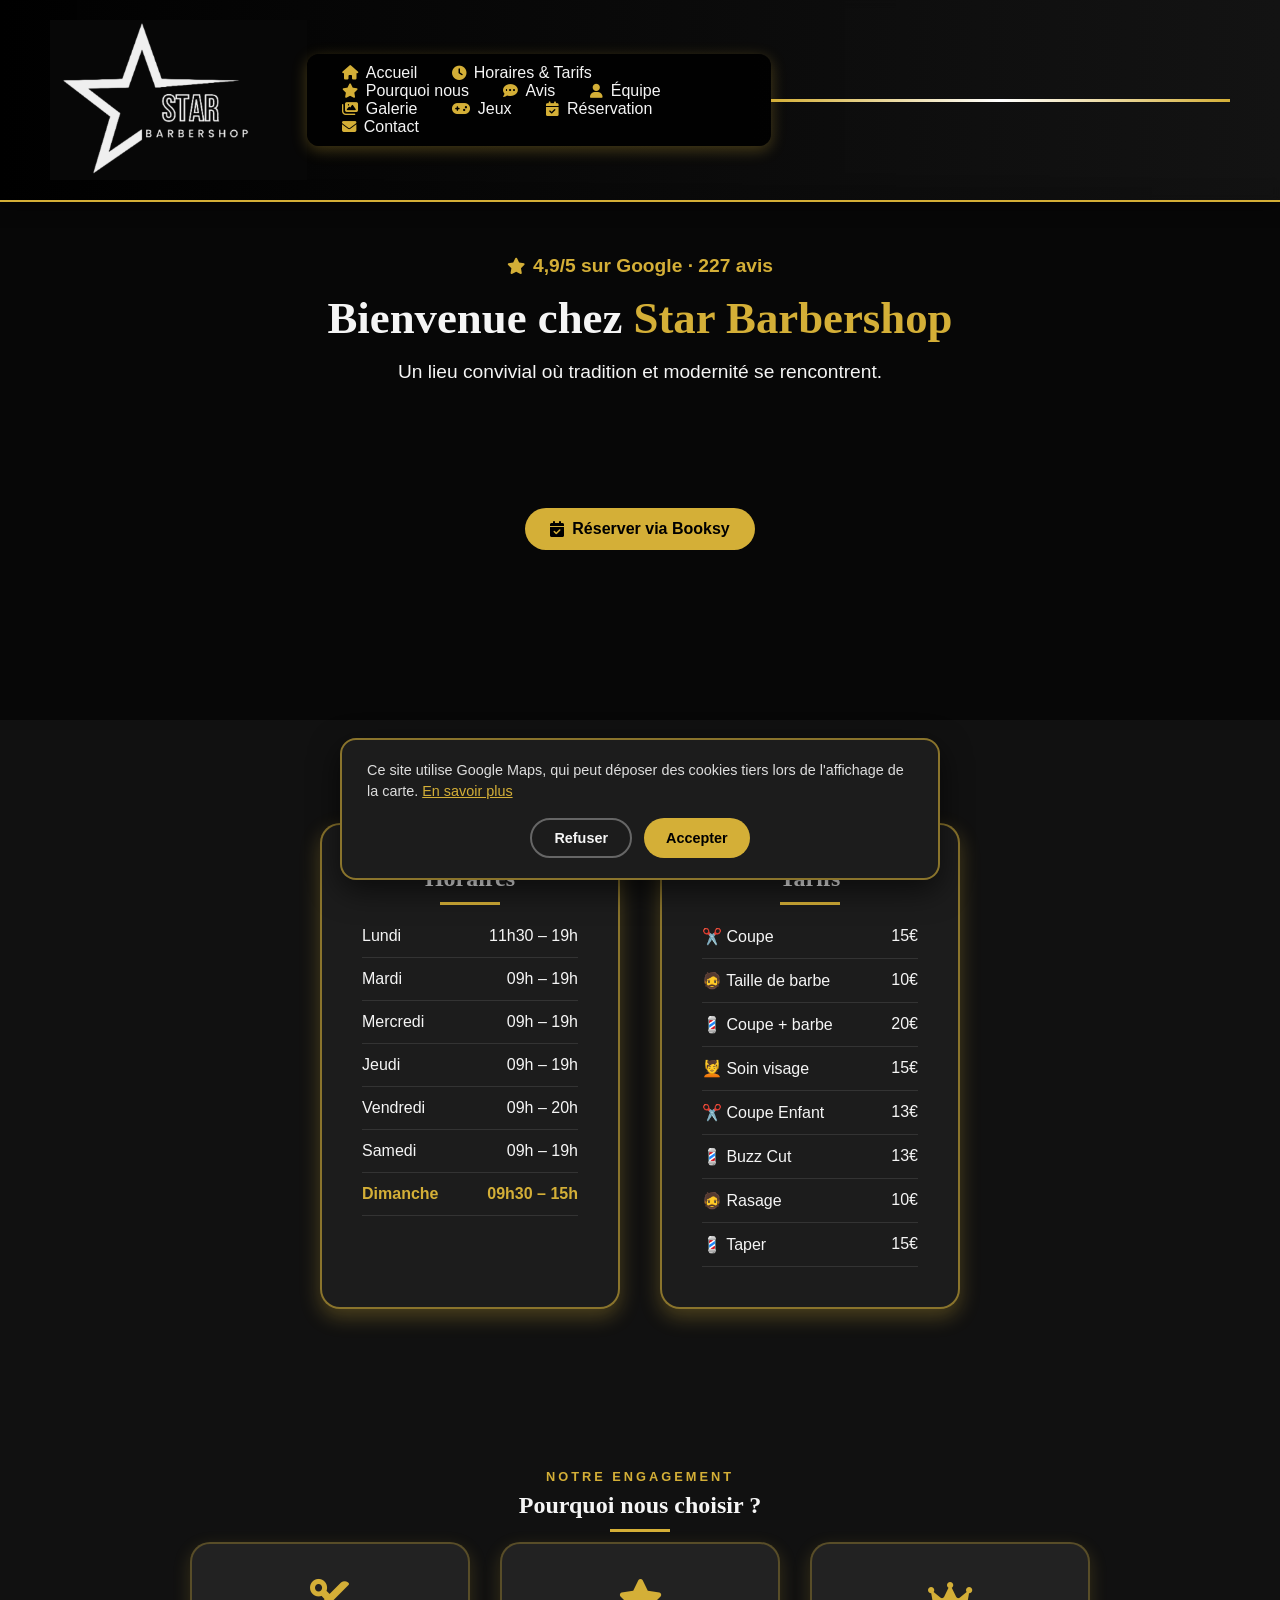
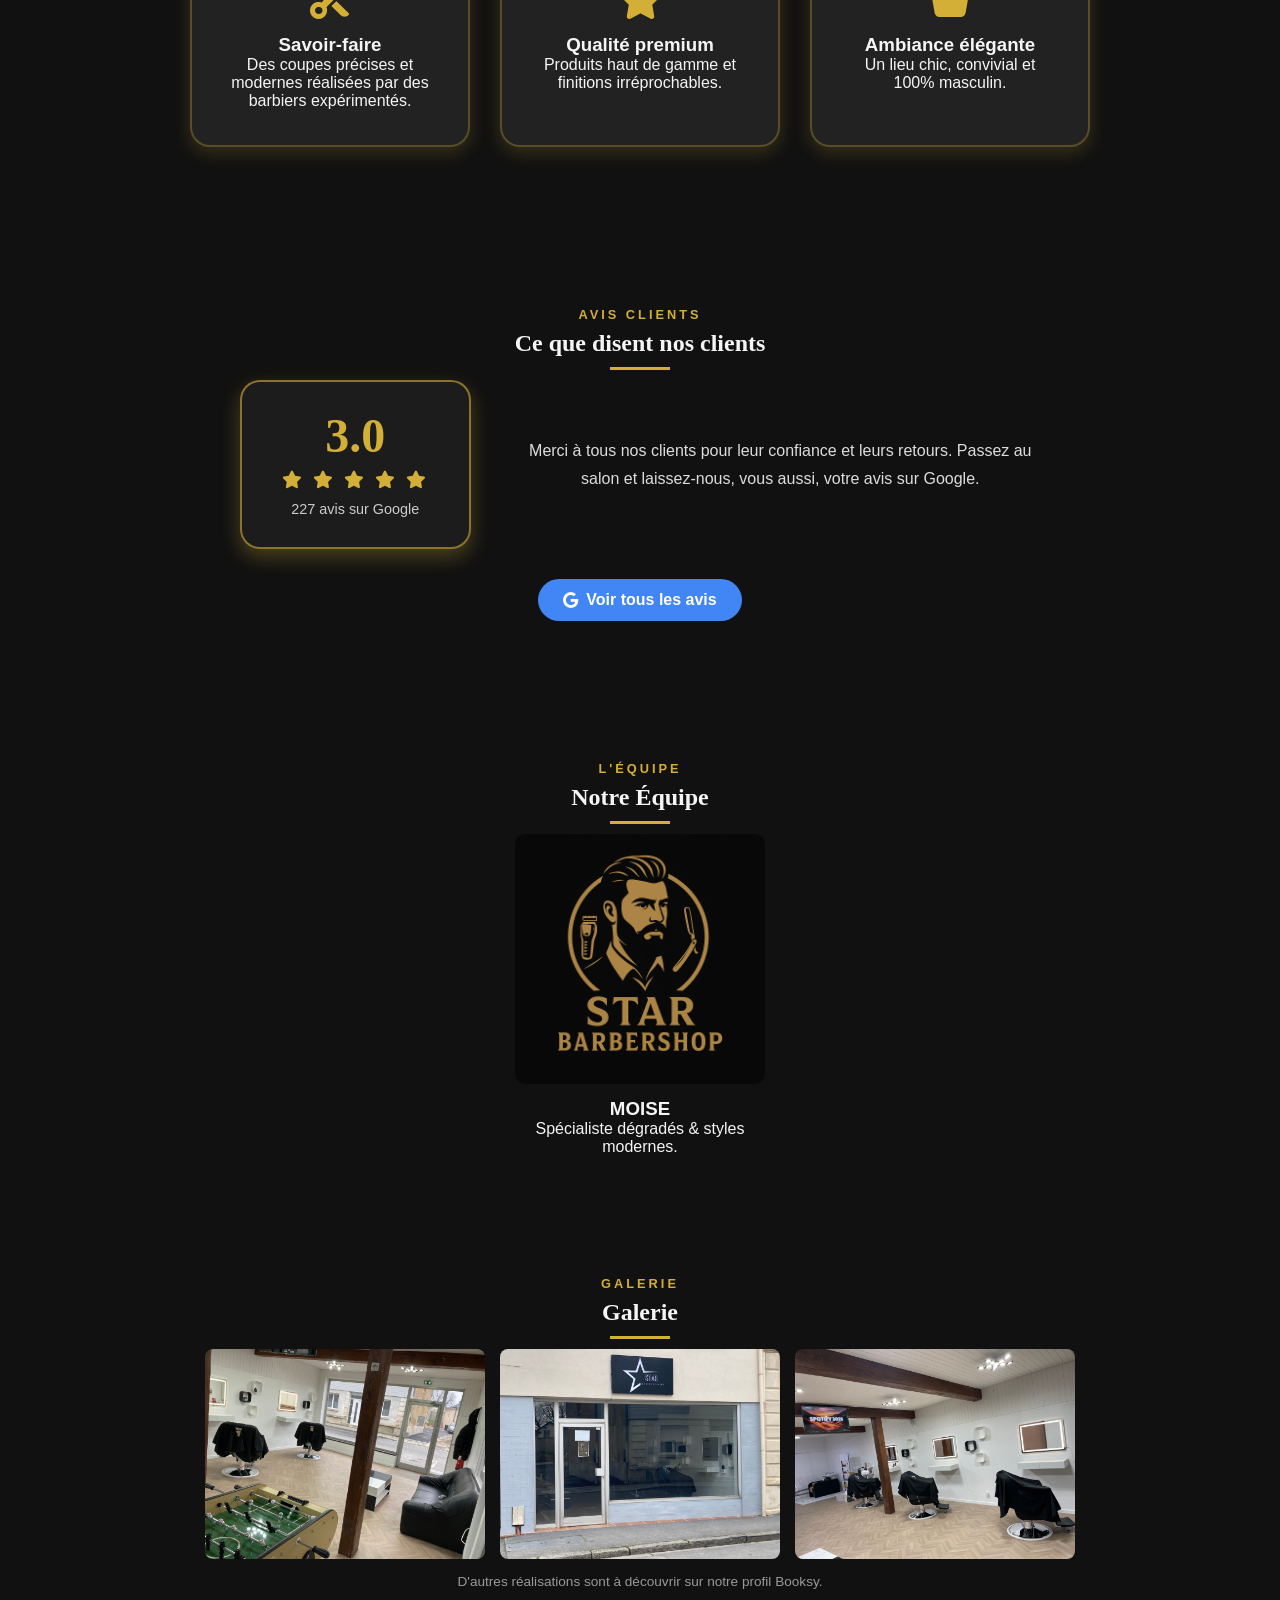
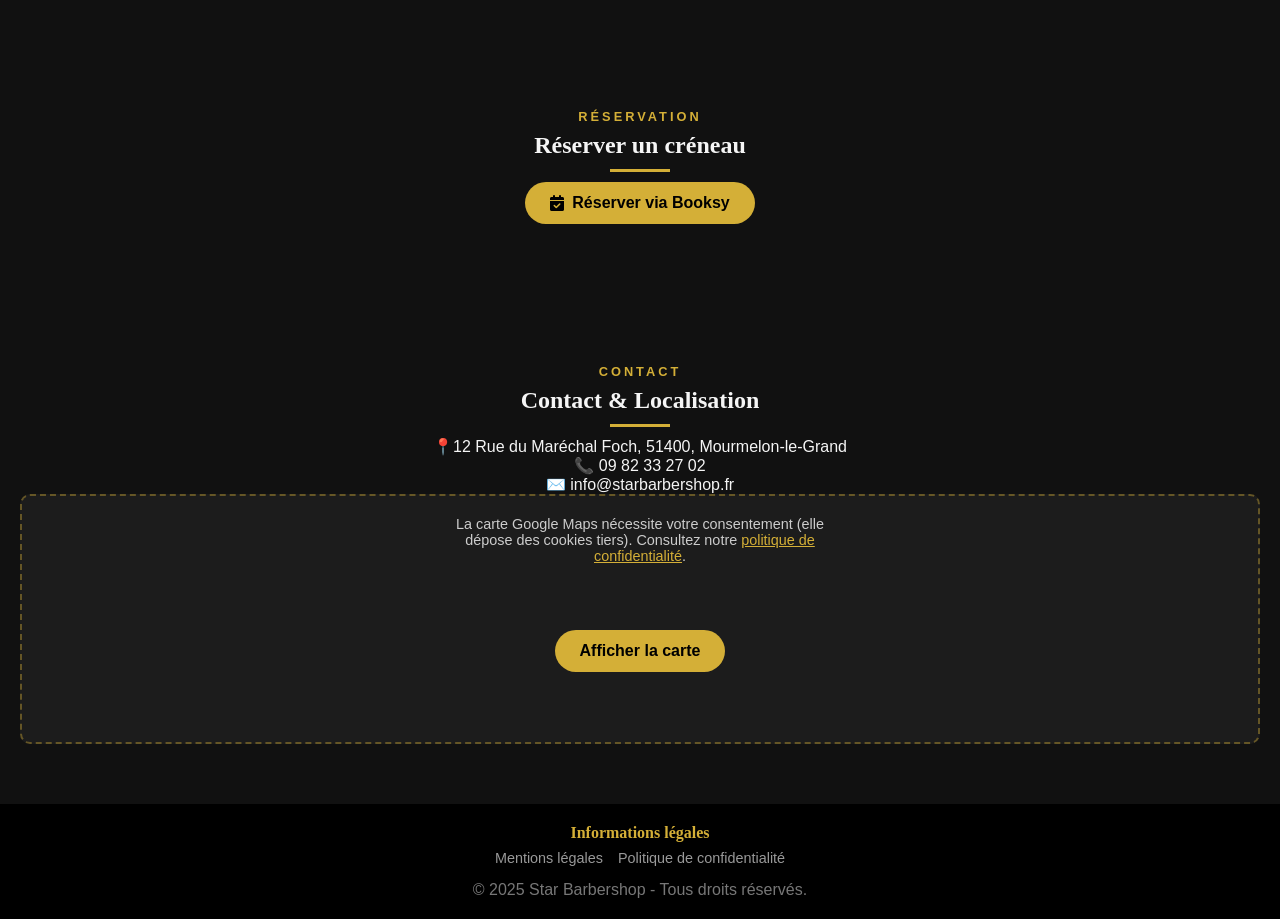
==== index.html @ 6262705d "Restore index.html with original content" ====
<!DOCTYPE html>
<html lang="fr">
<head>
  <meta charset="UTF-8" />
  <meta name="viewport" content="width=device-width, initial-scale=1.0">
  <title>Star Barbershop — Barbier à Mourmelon-le-Grand</title>

  <!-- SEO -->
  <meta name="description" content="Star Barbershop à Mourmelon-le-Grand : coupes, tailles de barbe et rasage par des barbiers expérimentés. Note 4,9/5 sur Google (227 avis). Réservez en ligne via Booksy.">
  <link rel="canonical" href="https://www.starbarbershop.fr/">

  <!-- Open Graph (aperçu de partage) -->
  <meta property="og:title" content="Star Barbershop — Barbier à Mourmelon-le-Grand">
  <meta property="og:description" content="Coupes, barbe et rasage dans une ambiance chic et conviviale. Note 4,9/5 sur Google. Réservation en ligne via Booksy.">
  <meta property="og:type" content="website">
  <meta property="og:url" content="https://www.starbarbershop.fr/">
  <meta property="og:image" content="https://www.starbarbershop.fr/image/hero.jpg">
  <meta property="og:locale" content="fr_FR">

  <!-- Favicon (SVG en priorité pour les navigateurs modernes, ICO/PNG en repli pour Safari, iOS et les autres) -->
  <!-- ?v=2 force les navigateurs (notamment Chrome) à retélécharger le favicon au lieu de garder l'ancien en cache -->
  <link rel="icon" type="image/svg+xml" href="favicon.svg?v=2">
  <link rel="icon" type="image/png" sizes="32x32" href="favicon-32x32.png?v=2">
  <link rel="icon" type="image/png" sizes="16x16" href="favicon-16x16.png?v=2">
  <link rel="icon" href="favicon.ico?v=2" sizes="any">
  <link rel="apple-touch-icon" href="apple-touch-icon.png?v=2">

  <!-- Google Fonts pour un style moderne -->
  <link href="https://fonts.googleapis.com/css2?family=Roboto:wght@400;700&display=swap" rel="stylesheet">
  
  <!-- Font Awesome pour les icônes -->
  <link rel="stylesheet" href="https://cdnjs.cloudflare.com/ajax/libs/font-awesome/6.5.0/css/all.min.css" />
  
  <link rel="stylesheet" href="style.css" />

  <!-- Données structurées Schema.org (référencement local) -->
  <script type="application/ld+json">
  {
    "@context": "https://schema.org",
    "@type": "HairSalon",
    "name": "Star Barbershop",
    "alternateName": "Elegance Barbershop",
    "image": "https://www.starbarbershop.fr/image/hero.jpg",
    "url": "https://www.starbarbershop.fr/",
    "telephone": "+33982332702",
    "email": "info@starbarbershop.fr",
    "priceRange": "10€-20€",
    "address": {
      "@type": "PostalAddress",
      "streetAddress": "12 Rue du Maréchal Foch",
      "addressLocality": "Mourmelon-le-Grand",
      "postalCode": "51400",
      "addressCountry": "FR"
    },
    "geo": {
      "@type": "GeoCoordinates",
      "latitude": 49.1402285,
      "longitude": 4.3647055
    },
    "openingHoursSpecification": [
      { "@type": "OpeningHoursSpecification", "dayOfWeek": "Monday", "opens": "11:30", "closes": "19:00" },
      { "@type": "OpeningHoursSpecification", "dayOfWeek": "Tuesday", "opens": "09:00", "closes": "19:00" },
      { "@type": "OpeningHoursSpecification", "dayOfWeek": "Wednesday", "opens": "09:00", "closes": "19:00" },
      { "@type": "OpeningHoursSpecification", "dayOfWeek": "Thursday", "opens": "09:00", "closes": "19:00" },
      { "@type": "OpeningHoursSpecification", "dayOfWeek": "Friday", "opens": "09:00", "closes": "20:00" },
      { "@type": "OpeningHoursSpecification", "dayOfWeek": "Saturday", "opens": "09:00", "closes": "19:00" },
      { "@type": "OpeningHoursSpecification", "dayOfWeek": "Sunday", "opens": "09:30", "closes": "15:00" }
    ],
    "aggregateRating": {
      "@type": "AggregateRating",
      "ratingValue": "4.9",
      "reviewCount": "227"
    }
  }
  </script>
</head>
<body>

<header class="header">
  <img src="image/logo.png" alt="Star Barbershop" class="logo">

  <div class="burger" id="burger">☰</div>

<nav id="menu">
  <a href="#accueil"><i class="fa-solid fa-house"></i> Accueil</a>
  <a href="#infos"><i class="fa-solid fa-clock"></i> Horaires & Tarifs</a>
  <a href="#why"><i class="fa-solid fa-star"></i> Pourquoi nous </a>
  <a href="#avis"><i class="fa-solid fa-comment-dots"></i> Avis</a>
  <a href="#equipe"><i class="fa-solid fa-user"></i> Équipe</a>
  <a href="#galerie"><i class="fa-solid fa-images"></i> Galerie</a>
  <a href="jeux.html"><i class="fa-solid fa-gamepad"></i> Jeux</a>
  <a href="#reservation"><i class="fa-solid fa-calendar-check"></i> Réservation</a>
  <a href="#contact"><i class="fa-solid fa-envelope"></i> Contact</a>
 </nav>

</header>

<!-- HERO -->
<section id="accueil" class="hero">
  <p class="hero-trust"><i class="fa-solid fa-star"></i> 4,9/5 sur Google · 227 avis</p>
  <h1>Bienvenue chez <span>Star Barbershop</span></h1>
  <p>Un lieu convivial où tradition et modernité se rencontrent.</p>
  
  <!-- BOUTON BOOKSY -->
  <a href="https://booksy.com/fr-fr/65816_star-barbershop_barbier_93877_mourmelon-le-grand#ba_s=vl_1" 
     target="_blank" class="btn">
    <i class="fa-solid fa-calendar-check"></i> Réserver via Booksy
  </a>
</section>

<!-- HORAIRES + TARIFS -->
<section id="infos" class="infos">
  <span class="eyebrow">Infos pratiques</span>
  <div class="infos-container">

    <div class="infos-box">
      <h2>Horaires</h2>
      <ul>
        <li><span>Lundi</span><span>11h30 – 19h</span></li>
        <li><span>Mardi</span><span>09h – 19h</span></li>
        <li><span>Mercredi</span><span>09h – 19h</span></li>
        <li><span>Jeudi</span><span>09h – 19h</span></li>
        <li><span>Vendredi</span><span>09h – 20h</span></li>
        <li><span>Samedi</span><span>09h – 19h</span></li>
        <li><span>Dimanche</span><span>09h30 – 15h</span></li>
      </ul>
    </div>

    <div class="infos-box">
      <h2>Tarifs</h2>
      <ul>
        <li><span>✂️ Coupe</span><span>15€</span></li>
        <li><span>🧔 Taille de barbe</span><span>10€</span></li>
        <li><span>💈 Coupe + barbe</span><span>20€</span></li>
        <li><span>💆 Soin visage</span><span>15€</span></li>
        <li><span>✂️ Coupe Enfant</span><span>13€</span></li>
        <li><span>💈 Buzz Cut</span><span>13€</span></li>
        <li><span>🧔 Rasage</span><span>10€</span></li>
        <li><span>💈 Taper</span><span>15€</span></li>
      </ul>
    </div>

  </div>
</section>

<!-- POURQUOI NOUS -->
<section id="why" class="why">
  <span class="eyebrow">Notre engagement</span>
  <h2>Pourquoi nous choisir ?</h2>

  <div class="why-grid">
    <div class="why-box">
      <i class="fa-solid fa-scissors"></i>
      <h3>Savoir-faire</h3>
      <p>Des coupes précises et modernes réalisées par des barbiers expérimentés.</p>
    </div>

    <div class="why-box">
      <i class="fa-solid fa-star"></i>
      <h3>Qualité premium</h3>
      <p>Produits haut de gamme et finitions irréprochables.</p>
    </div>

    <div class="why-box">
      <i class="fa-solid fa-crown"></i>
      <h3>Ambiance élégante</h3>
      <p>Un lieu chic, convivial et 100% masculin.</p>
    </div>
  </div>
</section>

<!-- AVIS CLIENTS (GOOGLE) -->
<section id="avis" class="avis">
  <span class="eyebrow">Avis clients</span>
  <h2>Ce que disent nos clients</h2>

  <div class="avis-content">
    <div class="rating-circle">
      <span class="rating-number" data-target="4.9">0.0</span>
      <div class="stars" aria-hidden="true">
        <i class="fa-solid fa-star"></i>
        <i class="fa-solid fa-star"></i>
        <i class="fa-solid fa-star"></i>
        <i class="fa-solid fa-star"></i>
        <i class="fa-solid fa-star"></i>
      </div>
      <p class="rating-count">227 avis sur Google</p>
    </div>
    <p class="avis-text">Merci à tous nos clients pour leur confiance et leurs retours. Passez au salon et laissez-nous, vous aussi, votre avis sur Google.</p>
  </div>

  <a href="https://www.google.com/maps?cid=18147424117012332303" 
     target="_blank" 
     class="btn google-btn">
    <i class="fa-brands fa-google"></i> Voir tous les avis
  </a>
</section>

<!-- ÉQUIPE -->
<section id="equipe">
  <span class="eyebrow">L'équipe</span>
  <h2>Notre Équipe</h2>
  <div class="team">
    <div class="member">
      <img src="image/barber1.jpg" alt="Moise, barbier chez Star Barbershop, spécialiste dégradés et styles modernes">
      <h3>MOISE</h3>
      <p>Spécialiste dégradés & styles modernes.</p>
    </div>
  </div>
</section>

<!-- GALERIE -->
<section id="galerie">
  <span class="eyebrow">Galerie</span>
  <h2>Galerie</h2>
  <div class="gallery">
    <img src="image/Salon1.JPEG" alt="Intérieur du salon Star Barbershop - vue 1" loading="lazy">
    <img src="image/Salon2.JPEG" alt="Intérieur du salon Star Barbershop - vue 2" loading="lazy">
    <img src="image/Salon3.JPEG" alt="Intérieur du salon Star Barbershop - vue 3" loading="lazy">
    <!-- PHOTOS BOOKSY : dépose tes fichiers exportés dans /image/ (ex: Booksy1.jpg)
         puis ajoute une ligne ici, sur ce modèle :
         <img src="image/Booksy1.jpg" alt="Description de la coupe/réalisation" loading="lazy"> -->
  </div>
  <p class="gallery-note">D'autres réalisations sont à découvrir sur notre profil Booksy.</p>
</section>

<!-- RÉSERVATION -->
<section id="reservation">
  <span class="eyebrow">Réservation</span>
  <h2>Réserver un créneau</h2>

  <!-- Emplacement du widget de réservation Booksy intégré à la page.
       Pour l'activer : va dans ton compte Booksy Business > Réglages > Réservation en ligne
       > "Votre site web", copie le code fourni (unique à ton salon), et colle-le
       à la place de ce commentaire. Le bouton ci-dessous reste en secours. -->

  <p style="text-align:center; margin-bottom:20px;">
    <a href="https://booksy.com/fr-fr/65816_star-barbershop_barbier_93877_mourmelon-le-grand#ba_s=vl_1" 
       target="_blank" class="btn">
      <i class="fa-solid fa-calendar-check"></i> Réserver via Booksy
    </a>
  </p>
</section>

<!-- CONTACT -->
<section id="contact">
  <span class="eyebrow">Contact</span>
  <h2>Contact & Localisation</h2>
  <p>📍12 Rue du Maréchal Foch, 51400, Mourmelon-le-Grand</p>
  <p>📞 09 82 33 27 02</p>
  <p>✉️ info@starbarbershop.fr</p>

  <div class="map-container">
    <div id="map-placeholder" class="map-placeholder">
      <p>La carte Google Maps nécessite votre consentement (elle dépose des cookies tiers). Consultez notre <a href="politique-de-confidentialite.html" style="color:#d4af37;">politique de confidentialité</a>.</p>
      <button id="load-map-btn" class="btn">Afficher la carte</button>
    </div>
    <iframe
      id="gmap-iframe"
      data-src="https://www.google.com/maps/embed?pb=!1m18!1m12!1m3!1d2625.9782577027173!2d4.331187715674146!3d49.19836187933301!2m3!1f0!2f0!3f0!3m2!1i1024!2i768!4f13.1!3m3!1m2!1s0x47e5d7b62d051d95%3A0xfbd89a15d2e07f0f!2s12%20Rue%20du%20Mar%C3%A9chal%20Foch%2C%2051400%20Mourmelon-le-Grand!5e0!3m2!1sfr!2sfr!4v1702212961234!5m2!1sfr!2sfr"
      width="100%"
      height="250"
      style="display:none;"
      allowfullscreen=""
      loading="lazy"
      title="Localisation de Star Barbershop">
    </iframe>
  </div>
</section>

<footer>
  <div class="footer-legal">
    <h3>Informations légales</h3>
    <div class="footer-legal-links">
      <a href="mentions-legales.html">Mentions légales</a>
      <a href="politique-de-confidentialite.html">Politique de confidentialité</a>
    </div>
  </div>
  <p>© 2025 Star Barbershop - Tous droits réservés.</p>
</footer>

<!-- BANDEAU CONSENTEMENT COOKIES -->
<div id="cookie-banner" class="cookie-banner hidden" role="dialog" aria-live="polite" aria-label="Consentement cookies">
  <p>Ce site utilise Google Maps, qui peut déposer des cookies tiers lors de l'affichage de la carte. <a href="politique-de-confidentialite.html">En savoir plus</a></p>
  <div class="cookie-actions">
    <button id="cookie-refuse" class="btn btn-outline">Refuser</button>
    <button id="cookie-accept" class="btn">Accepter</button>
  </div>
</div>

<script src="script.js"></script>
</body>
</html>
---- style.css ----
/* === RESET & BASE === */
* {
  margin: 0;
  padding: 0;
  box-sizing: border-box;
}

body {
  font-family: 'Poppins', sans-serif;
  background-color: #111;
  color: #f5f5f5;
  padding-top: 180px; /* hauteur du header + espace */
  overflow-x: hidden;
}

html {
  scroll-behavior: smooth; /* défilement fluide */
  scroll-padding-top: 180px; /* espace au-dessus des sections pour header fixe */
}

/* === TITRES === */
h1, h2 {
  font-family: 'Playfair Display', serif;
  text-align: center;
}

h2::after {
  content: "";
  width: 60px;
  height: 3px;
  background: #d4af37;
  display: block;
  margin: 10px auto;
}

.eyebrow {
  display: block;
  text-align: center;
  color: #d4af37;
  text-transform: uppercase;
  letter-spacing: 3px;
  font-size: 0.8rem;
  font-weight: 600;
  margin-bottom: 8px;
}

/* === HEADER === */
header, .header {
  position: fixed;
  width: 100%;
  top: 0;
  background: linear-gradient(90deg, rgba(0,0,0,0.95), rgba(20,20,20,0.85));
  display: flex;
  justify-content: space-between;
  align-items: center;
  padding: 20px 50px;
  box-shadow: 0 4px 15px rgba(0,0,0,0.5);
  border-bottom: 2px solid #d4af37; /* touche dorée subtile */
  z-index: 1000;
  backdrop-filter: blur(5px); /* effet glass */
}

header::after {
  content: "";
  display: block;
  width: 100%;
  height: 3px;
  background: linear-gradient(to right, #d4af37, #fff, #d4af37);
}

.logo {
  height: 160px;
  transition: transform 0.3s ease, filter 0.3s ease;
}

.logo:hover {
  transform: scale(1.05);
  filter: drop-shadow(0 0 8px #d4af37);
}

nav a {
  color: #f5f5f5;
  margin: 0 15px;
  text-decoration: none;
  font-weight: 500;
  transition: color 0.3s ease;
}
nav a i {
  color: #d4af37;
  font-size: 0.9em;
}

nav a:hover {
  color: #d4af37;
}
nav a {
  display: inline-flex;
  align-items: center;
  gap: 8px;                   /* espace icône ↔ texte */
}

nav a:focus-visible,
.btn:focus-visible,
.gallery img:focus-visible {
  outline: 2px solid #d4af37;
  outline-offset: 3px;
}

/* === HERO (avec parallaxe léger) === */
.hero {
  width: 100%;
  height: 60vh; /* réduit la hauteur de la partie noire */
  text-align: center;
  padding: 60px 20px;
  background: linear-gradient(rgba(0,0,0,0.6), rgba(0,0,0,0.6)),
              url("image/hero.jpg") center/cover no-repeat fixed; /* parallaxe léger */
  display: flex;
  justify-content: center;
  align-items: center;
  flex-direction: column;
}

.hero h1 {
  font-size: 2.8rem;
  line-height: 1.2;
}

.hero h1 span {
  color: #d4af37;
}

.hero p {
  margin: 15px 0;
  font-size: 1.2rem;
}

.hero-trust {
  display: inline-flex;
  align-items: center;
  gap: 8px;
  color: #d4af37;
  font-weight: 600;
  font-size: 0.95rem;
  margin-bottom: 10px;
}

.hero-trust i {
  font-size: 0.85em;
}

/* === BOUTONS === */
.btn {
  background-color: #d4af37;
  color: #000;
  padding: 12px 25px;
  border-radius: 50px;
  text-decoration: none;
  font-weight: bold;
  display: inline-flex;
  align-items: center;
  gap: 8px;
  transition: all 0.3s ease;
  margin: auto;
  border: none;
  cursor: pointer;
  font-family: inherit;
  font-size: 1rem;
}

.btn:hover {
  transform: scale(1.05);
  box-shadow: 0 6px 15px rgba(212, 175, 55, 0.5);
}

.btn-outline {
  background-color: transparent;
  color: #f5f5f5;
  border: 2px solid #666;
}

.btn-outline:hover {
  border-color: #d4af37;
  box-shadow: none;
  transform: none;
}

.google-btn {
  background-color: #4285F4;
  color: #fff;
}

/* === SECTIONS === */
section {
  width: 100%;
  padding: 60px 20px;
  margin: auto;
  opacity: 0;
  transform: translateY(40px);
  transition: all 0.8s ease;
  display: flex;
  flex-direction: column;
  align-items: center;
  scroll-margin-top: 180px; /* pour ancres */
}

section.visible {
  opacity: 1;
  transform: translateY(0);
}

/* === INFOS BOX (Horaires et Tarifs) === */
.infos, .why {
  padding: 80px 20px;
}

.infos-container {
  width: 100%;
  display: flex;
  justify-content: center;
  flex-wrap: wrap;
  gap: 40px;
}

.infos-box {
  flex: 0 1 300px;
  background: #1c1c1c;
  padding: 40px;
  border-radius: 20px;
  text-align: center;
  border: 2px solid rgba(212,175,55,0.6);
  box-shadow: 0 8px 20px rgba(212,175,55,0.3);
  transition: transform 0.3s ease, box-shadow 0.3s ease;
}

.infos-box:hover {
  transform: translateY(-5px);
  box-shadow: 0 10px 25px rgba(212,175,55,0.5);
}

.infos-box li {
  display: flex;
  justify-content: space-between;
  padding: 12px 0;
  border-bottom: 1px solid #333;
}

/* === WHY BOX (Savoir-faire, Qualité, Ambiance) === */
.why-grid {
  display: flex;
  flex-wrap: wrap;
  justify-content: center;
  gap: 30px;
  width: 100%;
}

.why-box {
  flex: 0 1 280px;
  background: #222;
  padding: 35px;
  border-radius: 20px;
  text-align: center;
  border: 2px solid rgba(212,175,55,0.3);
  box-shadow: 0 6px 18px rgba(212,175,55,0.2);
  transition: transform 0.3s ease, background 0.3s ease, box-shadow 0.3s ease;
}

.why-box:hover {
  transform: translateY(-5px);
  background: #2a2a2a;
  box-shadow: 0 10px 25px rgba(212,175,55,0.4);
}

.why-box i {
  font-size: 2.5rem;
  color: #d4af37;
  margin-bottom: 15px;
}

/* === AVIS CLIENTS (Google) === */
.avis {
  padding: 80px 20px;
}

.avis-content {
  display: flex;
  flex-wrap: wrap;
  justify-content: center;
  align-items: center;
  gap: 50px;
  max-width: 800px;
  margin-bottom: 30px;
}

.rating-circle {
  display: flex;
  flex-direction: column;
  align-items: center;
  background: #1c1c1c;
  border: 2px solid rgba(212,175,55,0.6);
  border-radius: 20px;
  padding: 30px 40px;
  box-shadow: 0 8px 20px rgba(212,175,55,0.3);
}

.rating-number {
  font-family: 'Playfair Display', serif;
  font-size: 3rem;
  font-weight: 700;
  color: #d4af37;
  line-height: 1;
}

.stars {
  margin: 10px 0;
  color: #d4af37;
  font-size: 1.1rem;
  letter-spacing: 3px;
}

.rating-count {
  color: #ccc;
  font-size: 0.9rem;
}

.avis-text {
  flex: 1 1 280px;
  color: #ddd;
  line-height: 1.7;
  text-align: center;
}

/* === GALERIE === */
.gallery {
  display: flex;
  justify-content: center;
  flex-wrap: wrap;
  gap: 15px;
  width: 100%;
}

.gallery img {
  max-width: 280px;
  width: 100%;
  border-radius: 8px;
  transition: transform 0.4s, box-shadow 0.4s;
}

.gallery img:hover {
  transform: scale(1.05);
  box-shadow: 0 8px 20px rgba(212, 175, 55, 0.4);
}

.gallery-note {
  color: #999;
  font-size: 0.85rem;
  margin-top: 15px;
  text-align: center;
}

/* === ÉQUIPE === */
.team {
  display: flex;
  justify-content: center;
  flex-wrap: wrap;
  gap: 20px;
}

.member {
  text-align: center;
  flex: 0 1 250px;
}

.member img {
  width: 100%;
  border-radius: 10px;
  margin-bottom: 10px;
}

/* === CARTE (consentement cookies) === */
.map-container {
  width: 100%;
  max-width: 100%;
}

.map-placeholder {
  width: 100%;
  height: 250px;
  background: #1c1c1c;
  border: 2px dashed rgba(212,175,55,0.4);
  border-radius: 10px;
  display: flex;
  flex-direction: column;
  align-items: center;
  justify-content: center;
  text-align: center;
  gap: 15px;
  padding: 20px;
}

.map-placeholder p {
  color: #ccc;
  font-size: 0.9rem;
  max-width: 400px;
}

#gmap-iframe {
  border: 0;
  border-radius: 10px;
}

/* === FOOTER === */
footer {
  width: 100%;
  text-align: center;
  padding: 20px;
  background-color: #000;
  color: #777;
}

/* === SECTION "INFORMATIONS LÉGALES" DANS LE FOOTER === */
.footer-legal {
  margin-bottom: 15px;
}

.footer-legal h3 {
  font-family: 'Playfair Display', serif;
  color: #d4af37;
  font-size: 1rem;
  margin-bottom: 8px;
}

.footer-legal-links {
  display: flex;
  justify-content: center;
  flex-wrap: wrap;
  gap: 15px;
}

.footer-legal-links a {
  color: #999;
  text-decoration: none;
  font-size: 0.9rem;
  transition: color 0.3s ease;
}

.footer-legal-links a:hover {
  color: #d4af37;
}

/* === BANDEAU COOKIES === */
.cookie-banner {
  position: fixed;
  bottom: 20px;
  left: 50%;
  transform: translateX(-50%);
  width: min(600px, 92vw);
  background: #1c1c1c;
  border: 2px solid rgba(212,175,55,0.6);
  border-radius: 16px;
  padding: 20px 25px;
  box-shadow: 0 10px 30px rgba(0,0,0,0.6);
  z-index: 2000;
  display: flex;
  flex-direction: column;
  gap: 15px;
}

.cookie-banner.hidden {
  display: none;
}

.cookie-banner p {
  color: #ddd;
  font-size: 0.9rem;
  line-height: 1.5;
}

.cookie-banner a {
  color: #d4af37;
  text-decoration: underline;
}

.cookie-actions {
  display: flex;
  gap: 12px;
  justify-content: center;
  flex-wrap: wrap;
}

.cookie-actions .btn {
  padding: 10px 22px;
  font-size: 0.9rem;
  margin: 0;
}

/* === PAGE LÉGALE (Mentions légales, etc.) === */
.legal-page {
  max-width: 900px;
  margin: 0 auto;
  padding-top: 40px;
  text-align: left;
}

.legal-page h1 {
  font-size: 2.2rem;
}

.last-updated {
  text-align: center;
  color: #999;
  font-style: italic;
  margin-bottom: 40px;
}

.legal-content {
  display: flex;
  flex-direction: column;
  gap: 30px;
  width: 100%;
}

.legal-block {
  background: #1c1c1c;
  padding: 30px;
  border-radius: 20px;
  border: 2px solid rgba(212, 175, 55, 0.3);
  box-shadow: 0 6px 18px rgba(212, 175, 55, 0.15);
}

.legal-block h2 {
  text-align: left;
  font-size: 1.4rem;
  margin-bottom: 15px;
}

.legal-block h2::after {
  margin: 10px 0;
}

.legal-text {
  color: #ddd;
  line-height: 1.6;
}

.legal-list li {
  display: flex;
  justify-content: space-between;
  gap: 20px;
  padding: 10px 0;
  border-bottom: 1px solid #333;
  color: #ddd;
}

.legal-list li span:first-child {
  color: #d4af37;
  font-weight: 600;
  flex: 0 0 auto;
}

.legal-list li span:last-child {
  text-align: right;
}

/* === MODALE === */
.modal {
  display: none; 
  position: fixed; 
  z-index: 1000; 
  left: 0;
  top: 0;
  width: 100%; 
  height: 100%; 
  overflow: auto; 
  background-color: rgba(0,0,0,0.7);
  animation: fadeIn 0.3s;
}

.modal-content {
  background-color: #111;
  margin: 50px auto; 
  padding: 20px;
  border-radius: 8px;
  width: 90%;
  max-width: 900px;
  box-shadow: 0 8px 20px rgba(212,175,55,0.5);
  position: relative;
}

.close {
  color: #d4af37;
  float: right;
  font-size: 28px;
  font-weight: bold;
  cursor: pointer;
}

.close:hover {
  color: #fff;
}

@keyframes fadeIn {
  from {opacity: 0;}
  to {opacity: 1;}
}

/* === FORMULAIRES === */
form {
  display: flex;
  flex-direction: column;
  gap: 10px;
  max-width: 400px;
  margin: 0 auto;
}

form input, form select, form button {
  padding: 10px;
  border-radius: 5px;
  border: none;
}

form button {
  background-color: #d4af37;
  color: #000;
  font-weight: bold;
  cursor: pointer;
  transition: all 0.3s ease;
}

form button:hover {
  transform: scale(1.03);
  box-shadow: 0 5px 12px rgba(212, 175, 55, 0.4);
}

/* === MENU BURGER === */
.burger {
  display: none;
  font-size: 2em;
  color: #d4af37;
  cursor: pointer;
  transition: transform 0.3s ease;
}

.burger.active {
  transform: rotate(90deg);
}

#menu {
  background-color: rgba(0, 0, 0, 0.85);
  border-radius: 12px;
  padding: 10px 20px;
  box-shadow: 0 4px 15px rgba(212, 175, 55, 0.3);
}

/* === RESPONSIVE === */
@media (max-width: 1024px) {
  header { flex-direction: column; text-align: center; }
  nav { margin-top: 10px; }
  nav a { display: inline-block; margin: 8px 10px; }
}

@media (max-width: 768px) {
  body {
    font-size: 15px;
    padding-top: 100px; /* CORRECTION : header mobile plus bas (~70-90px), évite le grand vide */
  }
  html {
    scroll-padding-top: 100px; /* CORRECTION : cohérent avec le nouveau padding-top mobile */
  }
  header { padding: 10px 20px; }
  .logo { height: 50px; }
  .hero { height: 50vh; padding: 50px 20px; }
  .hero h1 { font-size: 1.8em; }
  .btn { padding: 12px 25px; font-size: 0.9em; }
  section { padding: 40px 20px; scroll-margin-top: 100px; }
  .avis-content { gap: 25px; }
  .team { flex-direction: column; align-items: center; }
  .member { width: 90%; }
  .member img { width: 100%; border-radius: 8px; }
  .gallery { flex-direction: column; align-items: center; }
  .gallery img { width: 90%; }
  form { width: 100%; max-width: 90%; }
  form input, form select, form button { width: 100%; }
  iframe { height: 200px; }
  .map-placeholder { height: 200px; }
  .burger { display: block; }
  .legal-list li {
    flex-direction: column;
    gap: 4px;
  }
  .legal-list li span:last-child {
    text-align: left;
  }
  #menu {
    display: flex;
    flex-direction: column;
    width: 100%;
    background-color: #000;
    text-align: center;
    position: absolute;
    top: 75px;
    left: 0;
    overflow: hidden;
    max-height: 0;
    opacity: 0;
    border-top: 2px solid #d4af37;
  }
 #menu.active {
  max-height: 90vh;           /* prend presque tout l’écran */
  opacity: 1;
  overflow-y: auto;           /* scroll si nécessaire */
  box-shadow: 0 4px 15px rgba(212, 175, 55, 0.3);
}
  #menu a { display: block; margin: 12px 0; padding: 8px; font-size: 1.1em; color: #f5f5f5; transition: color 0.3s ease; }
  #menu a:hover { color: #d4af37; }
}

@media (max-width: 480px) {
  nav a { display: block; margin: 6px 0; }
  h1, h2 { font-size: 1.3em; }
  .btn { font-size: 0.8em; padding: 10px 20px; }
  footer { font-size: 0.8em; }
}

/* === ACCESSIBILITÉ : mouvement réduit === */
@media (prefers-reduced-motion: reduce) {
  html { scroll-behavior: auto; }
  section, .rating-number { transition: none; }
}
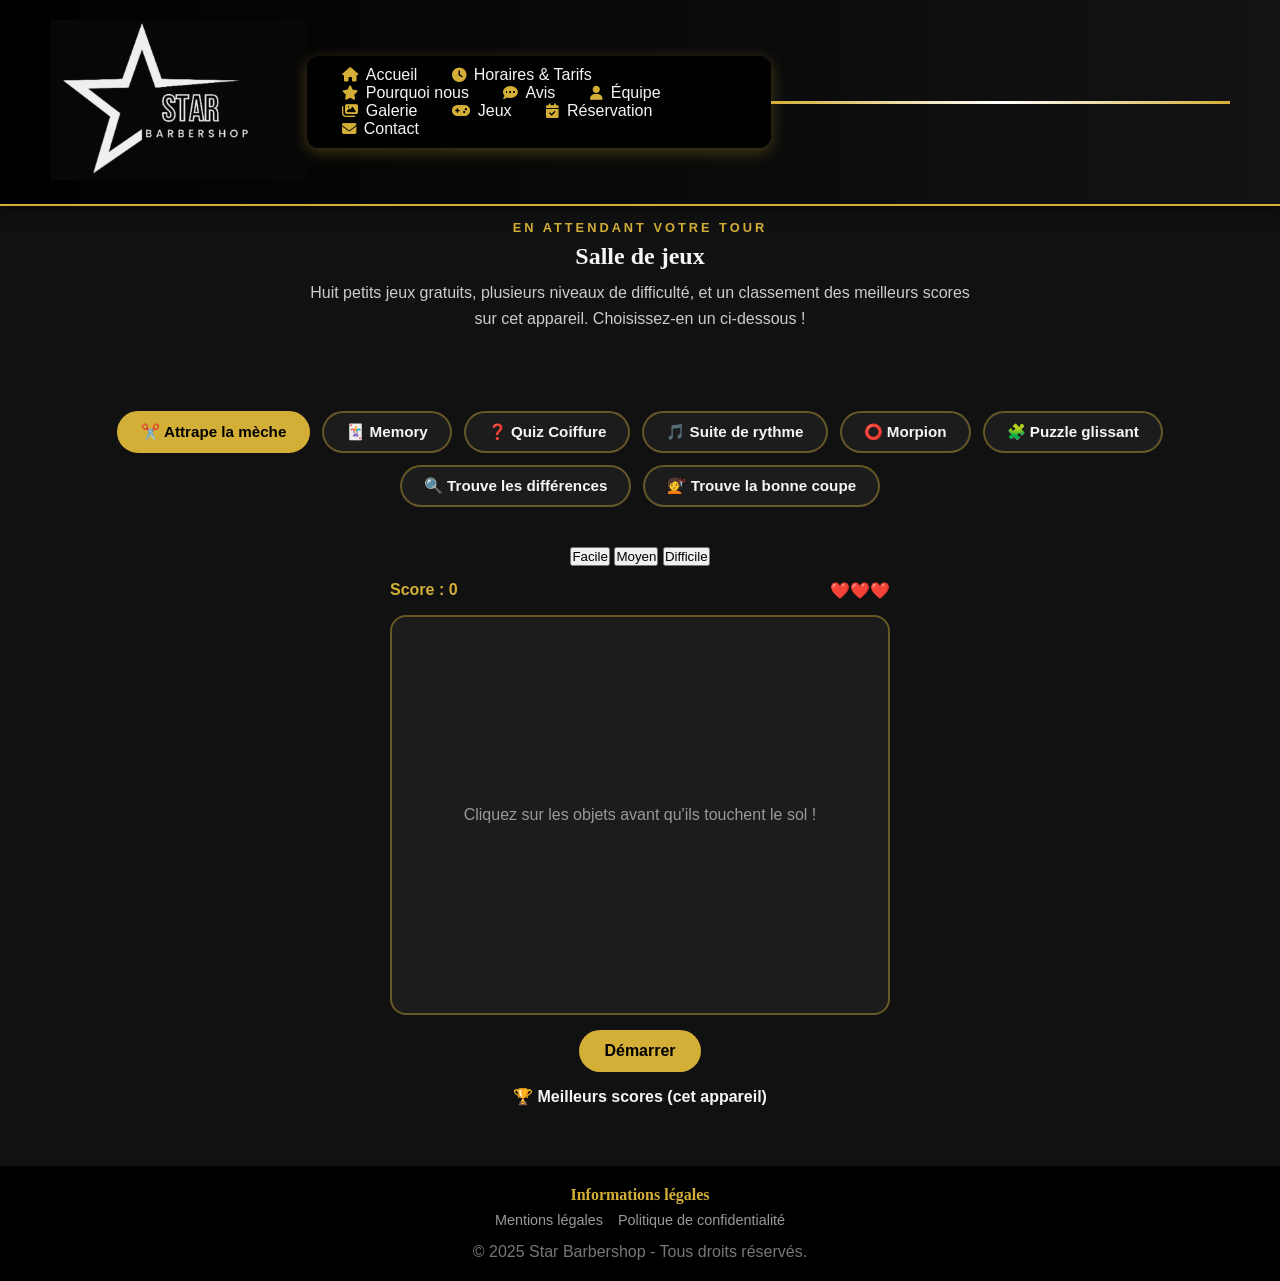
==== commit 7ecf74d2: "Update greeting from 'Hello' to 'Goodbye'" ====
--- a/index.html
+++ b/index.html
@@ -3,268 +3,292 @@
 <head>
   <meta charset="UTF-8" />
   <meta name="viewport" content="width=device-width, initial-scale=1.0">
-  <title>Star Barbershop — Barbier à Mourmelon-le-Grand</title>
-
-  <!-- SEO -->
-  <meta name="description" content="Star Barbershop à Mourmelon-le-Grand : coupes, tailles de barbe et rasage par des barbiers expérimentés. Note 4,9/5 sur Google (227 avis). Réservez en ligne via Booksy.">
-  <link rel="canonical" href="https://www.starbarbershop.fr/">
-
-  <!-- Open Graph (aperçu de partage) -->
-  <meta property="og:title" content="Star Barbershop — Barbier à Mourmelon-le-Grand">
-  <meta property="og:description" content="Coupes, barbe et rasage dans une ambiance chic et conviviale. Note 4,9/5 sur Google. Réservation en ligne via Booksy.">
-  <meta property="og:type" content="website">
-  <meta property="og:url" content="https://www.starbarbershop.fr/">
-  <meta property="og:image" content="https://www.starbarbershop.fr/image/hero.jpg">
-  <meta property="og:locale" content="fr_FR">
-
-  <!-- Favicon (SVG en priorité pour les navigateurs modernes, ICO/PNG en repli pour Safari, iOS et les autres) -->
-  <!-- ?v=2 force les navigateurs (notamment Chrome) à retélécharger le favicon au lieu de garder l'ancien en cache -->
+  <title>Jeux — Star Barbershop</title>
+  <meta name="description" content="Patientez en jouant : plusieurs mini-jeux gratuits avec niveaux de difficulté et classement, sur le site de Star Barbershop à Mourmelon-le-Grand.">
+  <link rel="canonical" href="https://www.starbarbershop.fr/jeux.html">
+
   <link rel="icon" type="image/svg+xml" href="favicon.svg?v=2">
   <link rel="icon" type="image/png" sizes="32x32" href="favicon-32x32.png?v=2">
   <link rel="icon" type="image/png" sizes="16x16" href="favicon-16x16.png?v=2">
   <link rel="icon" href="favicon.ico?v=2" sizes="any">
   <link rel="apple-touch-icon" href="apple-touch-icon.png?v=2">
 
-  <!-- Google Fonts pour un style moderne -->
   <link href="https://fonts.googleapis.com/css2?family=Roboto:wght@400;700&display=swap" rel="stylesheet">
-  
-  <!-- Font Awesome pour les icônes -->
   <link rel="stylesheet" href="https://cdnjs.cloudflare.com/ajax/libs/font-awesome/6.5.0/css/all.min.css" />
-  
   <link rel="stylesheet" href="style.css" />
-
-  <!-- Données structurées Schema.org (référencement local) -->
-  <script type="application/ld+json">
-  {
-    "@context": "https://schema.org",
-    "@type": "HairSalon",
-    "name": "Star Barbershop",
-    "alternateName": "Elegance Barbershop",
-    "image": "https://www.starbarbershop.fr/image/hero.jpg",
-    "url": "https://www.starbarbershop.fr/",
-    "telephone": "+33982332702",
-    "email": "info@starbarbershop.fr",
-    "priceRange": "10€-20€",
-    "address": {
-      "@type": "PostalAddress",
-      "streetAddress": "12 Rue du Maréchal Foch",
-      "addressLocality": "Mourmelon-le-Grand",
-      "postalCode": "51400",
-      "addressCountry": "FR"
-    },
-    "geo": {
-      "@type": "GeoCoordinates",
-      "latitude": 49.1402285,
-      "longitude": 4.3647055
-    },
-    "openingHoursSpecification": [
-      { "@type": "OpeningHoursSpecification", "dayOfWeek": "Monday", "opens": "11:30", "closes": "19:00" },
-      { "@type": "OpeningHoursSpecification", "dayOfWeek": "Tuesday", "opens": "09:00", "closes": "19:00" },
-      { "@type": "OpeningHoursSpecification", "dayOfWeek": "Wednesday", "opens": "09:00", "closes": "19:00" },
-      { "@type": "OpeningHoursSpecification", "dayOfWeek": "Thursday", "opens": "09:00", "closes": "19:00" },
-      { "@type": "OpeningHoursSpecification", "dayOfWeek": "Friday", "opens": "09:00", "closes": "20:00" },
-      { "@type": "OpeningHoursSpecification", "dayOfWeek": "Saturday", "opens": "09:00", "closes": "19:00" },
-      { "@type": "OpeningHoursSpecification", "dayOfWeek": "Sunday", "opens": "09:30", "closes": "15:00" }
-    ],
-    "aggregateRating": {
-      "@type": "AggregateRating",
-      "ratingValue": "4.9",
-      "reviewCount": "227"
-    }
-  }
-  </script>
+  <link rel="stylesheet" href="games.css" />
 </head>
 <body>
 
 <header class="header">
-  <img src="image/logo.png" alt="Star Barbershop" class="logo">
+  <a href="index.html"><img src="image/logo.png" alt="Star Barbershop" class="logo"></a>
 
   <div class="burger" id="burger">☰</div>
 
-<nav id="menu">
-  <a href="#accueil"><i class="fa-solid fa-house"></i> Accueil</a>
-  <a href="#infos"><i class="fa-solid fa-clock"></i> Horaires & Tarifs</a>
-  <a href="#why"><i class="fa-solid fa-star"></i> Pourquoi nous </a>
-  <a href="#avis"><i class="fa-solid fa-comment-dots"></i> Avis</a>
-  <a href="#equipe"><i class="fa-solid fa-user"></i> Équipe</a>
-  <a href="#galerie"><i class="fa-solid fa-images"></i> Galerie</a>
-  <a href="jeux.html"><i class="fa-solid fa-gamepad"></i> Jeux</a>
-  <a href="#reservation"><i class="fa-solid fa-calendar-check"></i> Réservation</a>
-  <a href="#contact"><i class="fa-solid fa-envelope"></i> Contact</a>
- </nav>
-
+  <nav id="menu">
+    <a href="index.html#accueil"><i class="fa-solid fa-house"></i> Accueil</a>
+    <a href="index.html#infos"><i class="fa-solid fa-clock"></i> Horaires & Tarifs</a>
+    <a href="index.html#why"><i class="fa-solid fa-star"></i> Pourquoi nous</a>
+    <a href="index.html#avis"><i class="fa-solid fa-comment-dots"></i> Avis</a>
+    <a href="index.html#equipe"><i class="fa-solid fa-user"></i> Équipe</a>
+    <a href="index.html#galerie"><i class="fa-solid fa-images"></i> Galerie</a>
+    <a href="jeux.html"><i class="fa-solid fa-gamepad"></i> Jeux</a>
+    <a href="index.html#reservation"><i class="fa-solid fa-calendar-check"></i> Réservation</a>
+    <a href="index.html#contact"><i class="fa-solid fa-envelope"></i> Contact</a>
+  </nav>
 </header>
 
-<!-- HERO -->
-<section id="accueil" class="hero">
-  <p class="hero-trust"><i class="fa-solid fa-star"></i> 4,9/5 sur Google · 227 avis</p>
-  <h1>Bienvenue chez <span>Star Barbershop</span></h1>
-  <p>Un lieu convivial où tradition et modernité se rencontrent.</p>
-  
-  <!-- BOUTON BOOKSY -->
-  <a href="https://booksy.com/fr-fr/65816_star-barbershop_barbier_93877_mourmelon-le-grand#ba_s=vl_1" 
-     target="_blank" class="btn">
-    <i class="fa-solid fa-calendar-check"></i> Réserver via Booksy
-  </a>
+<section id="jeux-intro" class="games-intro">
+  <span class="eyebrow">En attendant votre tour</span>
+  <h1>Salle de jeux</h1>
+  <p>Huit petits jeux gratuits, plusieurs niveaux de difficulté, et un classement des meilleurs scores sur cet appareil. Choisissez-en un ci-dessous !</p>
 </section>
 
-<!-- HORAIRES + TARIFS -->
-<section id="infos" class="infos">
-  <span class="eyebrow">Infos pratiques</span>
-  <div class="infos-container">
-
-    <div class="infos-box">
-      <h2>Horaires</h2>
-      <ul>
-        <li><span>Lundi</span><span>11h30 – 19h</span></li>
-        <li><span>Mardi</span><span>09h – 19h</span></li>
-        <li><span>Mercredi</span><span>09h – 19h</span></li>
-        <li><span>Jeudi</span><span>09h – 19h</span></li>
-        <li><span>Vendredi</span><span>09h – 20h</span></li>
-        <li><span>Samedi</span><span>09h – 19h</span></li>
-        <li><span>Dimanche</span><span>09h30 – 15h</span></li>
-      </ul>
-    </div>
-
-    <div class="infos-box">
-      <h2>Tarifs</h2>
-      <ul>
-        <li><span>✂️ Coupe</span><span>15€</span></li>
-        <li><span>🧔 Taille de barbe</span><span>10€</span></li>
-        <li><span>💈 Coupe + barbe</span><span>20€</span></li>
-        <li><span>💆 Soin visage</span><span>15€</span></li>
-        <li><span>✂️ Coupe Enfant</span><span>13€</span></li>
-        <li><span>💈 Buzz Cut</span><span>13€</span></li>
-        <li><span>🧔 Rasage</span><span>10€</span></li>
-        <li><span>💈 Taper</span><span>15€</span></li>
-      </ul>
-    </div>
-
-  </div>
-</section>
-
-<!-- POURQUOI NOUS -->
-<section id="why" class="why">
-  <span class="eyebrow">Notre engagement</span>
-  <h2>Pourquoi nous choisir ?</h2>
-
-  <div class="why-grid">
-    <div class="why-box">
-      <i class="fa-solid fa-scissors"></i>
-      <h3>Savoir-faire</h3>
-      <p>Des coupes précises et modernes réalisées par des barbiers expérimentés.</p>
-    </div>
-
-    <div class="why-box">
-      <i class="fa-solid fa-star"></i>
-      <h3>Qualité premium</h3>
-      <p>Produits haut de gamme et finitions irréprochables.</p>
-    </div>
-
-    <div class="why-box">
-      <i class="fa-solid fa-crown"></i>
-      <h3>Ambiance élégante</h3>
-      <p>Un lieu chic, convivial et 100% masculin.</p>
-    </div>
-  </div>
-</section>
-
-<!-- AVIS CLIENTS (GOOGLE) -->
-<section id="avis" class="avis">
-  <span class="eyebrow">Avis clients</span>
-  <h2>Ce que disent nos clients</h2>
-
-  <div class="avis-content">
-    <div class="rating-circle">
-      <span class="rating-number" data-target="4.9">0.0</span>
-      <div class="stars" aria-hidden="true">
-        <i class="fa-solid fa-star"></i>
-        <i class="fa-solid fa-star"></i>
-        <i class="fa-solid fa-star"></i>
-        <i class="fa-solid fa-star"></i>
-        <i class="fa-solid fa-star"></i>
-      </div>
-      <p class="rating-count">227 avis sur Google</p>
-    </div>
-    <p class="avis-text">Merci à tous nos clients pour leur confiance et leurs retours. Passez au salon et laissez-nous, vous aussi, votre avis sur Google.</p>
-  </div>
-
-  <a href="https://www.google.com/maps?cid=18147424117012332303" 
-     target="_blank" 
-     class="btn google-btn">
-    <i class="fa-brands fa-google"></i> Voir tous les avis
-  </a>
-</section>
-
-<!-- ÉQUIPE -->
-<section id="equipe">
-  <span class="eyebrow">L'équipe</span>
-  <h2>Notre Équipe</h2>
-  <div class="team">
-    <div class="member">
-      <img src="image/barber1.jpg" alt="Moise, barbier chez Star Barbershop, spécialiste dégradés et styles modernes">
-      <h3>MOISE</h3>
-      <p>Spécialiste dégradés & styles modernes.</p>
-    </div>
-  </div>
-</section>
-
-<!-- GALERIE -->
-<section id="galerie">
-  <span class="eyebrow">Galerie</span>
-  <h2>Galerie</h2>
-  <div class="gallery">
-    <img src="image/Salon1.JPEG" alt="Intérieur du salon Star Barbershop - vue 1" loading="lazy">
-    <img src="image/Salon2.JPEG" alt="Intérieur du salon Star Barbershop - vue 2" loading="lazy">
-    <img src="image/Salon3.JPEG" alt="Intérieur du salon Star Barbershop - vue 3" loading="lazy">
-    <!-- PHOTOS BOOKSY : dépose tes fichiers exportés dans /image/ (ex: Booksy1.jpg)
-         puis ajoute une ligne ici, sur ce modèle :
-         <img src="image/Booksy1.jpg" alt="Description de la coupe/réalisation" loading="lazy"> -->
-  </div>
-  <p class="gallery-note">D'autres réalisations sont à découvrir sur notre profil Booksy.</p>
-</section>
-
-<!-- RÉSERVATION -->
-<section id="reservation">
-  <span class="eyebrow">Réservation</span>
-  <h2>Réserver un créneau</h2>
-
-  <!-- Emplacement du widget de réservation Booksy intégré à la page.
-       Pour l'activer : va dans ton compte Booksy Business > Réglages > Réservation en ligne
-       > "Votre site web", copie le code fourni (unique à ton salon), et colle-le
-       à la place de ce commentaire. Le bouton ci-dessous reste en secours. -->
-
-  <p style="text-align:center; margin-bottom:20px;">
-    <a href="https://booksy.com/fr-fr/65816_star-barbershop_barbier_93877_mourmelon-le-grand#ba_s=vl_1" 
-       target="_blank" class="btn">
-      <i class="fa-solid fa-calendar-check"></i> Réserver via Booksy
-    </a>
-  </p>
-</section>
-
-<!-- CONTACT -->
-<section id="contact">
-  <span class="eyebrow">Contact</span>
-  <h2>Contact & Localisation</h2>
-  <p>📍12 Rue du Maréchal Foch, 51400, Mourmelon-le-Grand</p>
-  <p>📞 09 82 33 27 02</p>
-  <p>✉️ info@starbarbershop.fr</p>
-
-  <div class="map-container">
-    <div id="map-placeholder" class="map-placeholder">
-      <p>La carte Google Maps nécessite votre consentement (elle dépose des cookies tiers). Consultez notre <a href="politique-de-confidentialite.html" style="color:#d4af37;">politique de confidentialité</a>.</p>
-      <button id="load-map-btn" class="btn">Afficher la carte</button>
-    </div>
-    <iframe
-      id="gmap-iframe"
-      data-src="https://www.google.com/maps/embed?pb=!1m18!1m12!1m3!1d2625.9782577027173!2d4.331187715674146!3d49.19836187933301!2m3!1f0!2f0!3f0!3m2!1i1024!2i768!4f13.1!3m3!1m2!1s0x47e5d7b62d051d95%3A0xfbd89a15d2e07f0f!2s12%20Rue%20du%20Mar%C3%A9chal%20Foch%2C%2051400%20Mourmelon-le-Grand!5e0!3m2!1sfr!2sfr!4v1702212961234!5m2!1sfr!2sfr"
-      width="100%"
-      height="250"
-      style="display:none;"
-      allowfullscreen=""
-      loading="lazy"
-      title="Localisation de Star Barbershop">
-    </iframe>
+<section id="jeux" class="games">
+  <div class="game-selector">
+    <button class="game-tab active" data-game="catch">✂️ Attrape la mèche</button>
+    <button class="game-tab" data-game="memory">🃏 Memory</button>
+    <button class="game-tab" data-game="quiz">❓ Quiz Coiffure</button>
+    <button class="game-tab" data-game="simon">🎵 Suite de rythme</button>
+    <button class="game-tab" data-game="tictactoe">⭕ Morpion</button>
+    <button class="game-tab" data-game="puzzle">🧩 Puzzle glissant</button>
+    <button class="game-tab" data-game="diff">🔍 Trouve les différences</button>
+    <button class="game-tab" data-game="haircut">💇 Trouve la bonne coupe</button>
+  </div>
+
+  <!-- JEU 1 : ATTRAPE LA MÈCHE -->
+  <div id="game-catch" class="game-panel active">
+    <div class="catch-game">
+      <div id="catch-level-select" class="level-selector">
+        <button class="level-btn" data-level="facile">Facile</button>
+        <button class="level-btn active" data-level="moyen">Moyen</button>
+        <button class="level-btn" data-level="difficile">Difficile</button>
+      </div>
+      <div class="catch-stats">
+        <span>Score : <strong id="catch-score">0</strong></span>
+        <span id="catch-lives">❤️❤️❤️</span>
+      </div>
+      <div id="catch-area" class="catch-area">
+        <p class="catch-message">Cliquez sur les objets avant qu'ils touchent le sol !</p>
+      </div>
+      <button id="catch-start-btn" class="btn">Démarrer</button>
+      <div id="catch-score-submit" class="score-submit" style="display:none;">
+        <input type="text" id="catch-name-input" maxlength="16" placeholder="Votre pseudo">
+        <button id="catch-save-score-btn" class="btn">Enregistrer le score</button>
+      </div>
+      <div class="leaderboard">
+        <h4>🏆 Meilleurs scores (cet appareil)</h4>
+        <div id="catch-leaderboard"></div>
+      </div>
+    </div>
+  </div>
+
+  <!-- JEU 2 : MEMORY -->
+  <div id="game-memory" class="game-panel">
+    <div class="memory-game">
+      <div id="memory-level-select" class="level-selector">
+        <button class="level-btn" data-level="facile">Facile</button>
+        <button class="level-btn active" data-level="moyen">Moyen</button>
+        <button class="level-btn" data-level="difficile">Difficile</button>
+      </div>
+      <div class="memory-stats">Coups : <strong id="memory-moves">0</strong></div>
+      <div id="memory-grid" class="memory-grid"></div>
+      <p id="memory-win-message" class="memory-win-message" style="display:none;"></p>
+      <button id="memory-restart-btn" class="btn">Recommencer</button>
+      <div id="memory-score-submit" class="score-submit" style="display:none;">
+        <input type="text" id="memory-name-input" maxlength="16" placeholder="Votre pseudo">
+        <button id="memory-save-score-btn" class="btn">Enregistrer le score</button>
+      </div>
+      <div class="leaderboard">
+        <h4>🏆 Meilleurs scores (cet appareil)</h4>
+        <div id="memory-leaderboard"></div>
+      </div>
+    </div>
+  </div>
+
+  <!-- JEU 3 : QUIZ -->
+  <div id="game-quiz" class="game-panel">
+    <div class="quiz-game">
+      <div id="quiz-level-select" class="level-selector">
+        <button class="level-btn" data-level="facile">Facile</button>
+        <button class="level-btn active" data-level="moyen">Moyen</button>
+        <button class="level-btn" data-level="difficile">Difficile</button>
+      </div>
+      <div id="quiz-question-block" class="quiz-question-block">
+        <p id="quiz-progress" class="quiz-progress">Question 1</p>
+        <span id="quiz-timer" class="timer-display"></span>
+        <h3 id="quiz-question" class="quiz-question"></h3>
+        <div id="quiz-options" class="quiz-options"></div>
+        <p id="quiz-feedback" class="quiz-feedback"></p>
+        <button id="quiz-next-btn" class="btn" style="display:none;">Question suivante</button>
+      </div>
+      <div id="quiz-result" class="quiz-result" style="display:none;">
+        <p id="quiz-score-text"></p>
+        <button id="quiz-restart-btn" class="btn">Recommencer</button>
+      </div>
+      <div id="quiz-score-submit" class="score-submit" style="display:none;">
+        <input type="text" id="quiz-name-input" maxlength="16" placeholder="Votre pseudo">
+        <button id="quiz-save-score-btn" class="btn">Enregistrer le score</button>
+      </div>
+      <div class="leaderboard">
+        <h4>🏆 Meilleurs scores (cet appareil)</h4>
+        <div id="quiz-leaderboard"></div>
+      </div>
+    </div>
+  </div>
+
+  <!-- JEU 4 : SIMON / SUITE DE RYTHME -->
+  <div id="game-simon" class="game-panel">
+    <div class="simon-game">
+      <div id="simon-level-select" class="level-selector">
+        <button class="level-btn" data-level="facile">Facile</button>
+        <button class="level-btn active" data-level="moyen">Moyen</button>
+        <button class="level-btn" data-level="difficile">Difficile</button>
+      </div>
+      <p class="simon-stats">Niveau : <strong id="simon-level">0</strong></p>
+      <div class="simon-board">
+        <button class="simon-pad" data-pad="0" style="--pad-color:#d4af37;" disabled></button>
+        <button class="simon-pad" data-pad="1" style="--pad-color:#4285F4;" disabled></button>
+        <button class="simon-pad" data-pad="2" style="--pad-color:#3ca05a;" disabled></button>
+        <button class="simon-pad" data-pad="3" style="--pad-color:#c84646;" disabled></button>
+      </div>
+      <p id="simon-message" class="simon-message">Cliquez sur Démarrer pour jouer</p>
+      <button id="simon-start-btn" class="btn">Démarrer</button>
+      <div id="simon-score-submit" class="score-submit" style="display:none;">
+        <input type="text" id="simon-name-input" maxlength="16" placeholder="Votre pseudo">
+        <button id="simon-save-score-btn" class="btn">Enregistrer le score</button>
+      </div>
+      <div class="leaderboard">
+        <h4>🏆 Meilleurs niveaux (cet appareil)</h4>
+        <div id="simon-leaderboard"></div>
+      </div>
+    </div>
+  </div>
+
+  <!-- JEU 5 : MORPION -->
+  <div id="game-tictactoe" class="game-panel">
+    <div class="ttt-game">
+      <div id="ttt-mode-select" class="level-selector ttt-mode-selector">
+        <button class="level-btn active" data-mode="2joueurs">2 joueurs</button>
+        <button class="level-btn" data-mode="ia">Contre l'ordinateur</button>
+      </div>
+      <div id="ttt-level-select" class="level-selector" style="display:none;">
+        <button class="level-btn" data-level="facile">Facile</button>
+        <button class="level-btn active" data-level="moyen">Moyen</button>
+        <button class="level-btn" data-level="difficile">Difficile</button>
+      </div>
+      <p id="ttt-status" class="ttt-status">Au tour de X</p>
+      <p id="ttt-stats" class="ttt-stats"></p>
+      <div id="ttt-board" class="ttt-board">
+        <button class="ttt-cell" data-i="0"></button>
+        <button class="ttt-cell" data-i="1"></button>
+        <button class="ttt-cell" data-i="2"></button>
+        <button class="ttt-cell" data-i="3"></button>
+        <button class="ttt-cell" data-i="4"></button>
+        <button class="ttt-cell" data-i="5"></button>
+        <button class="ttt-cell" data-i="6"></button>
+        <button class="ttt-cell" data-i="7"></button>
+        <button class="ttt-cell" data-i="8"></button>
+      </div>
+      <button id="ttt-restart-btn" class="btn">Recommencer</button>
+      <div id="ttt-score-submit" class="score-submit" style="display:none;">
+        <input type="text" id="ttt-name-input" maxlength="16" placeholder="Votre pseudo">
+        <button id="ttt-save-score-btn" class="btn">Enregistrer le score</button>
+      </div>
+      <div class="leaderboard">
+        <h4>🏆 Victoires contre l'IA (cet appareil)</h4>
+        <div id="ttt-leaderboard"></div>
+      </div>
+    </div>
+  </div>
+
+  <!-- JEU 6 : PUZZLE GLISSANT -->
+  <div id="game-puzzle" class="game-panel">
+    <div class="puzzle-game">
+      <div id="puzzle-level-select" class="level-selector">
+        <button class="level-btn active" data-level="facile">Facile</button>
+        <button class="level-btn" data-level="moyen">Moyen</button>
+        <button class="level-btn" data-level="difficile">Difficile</button>
+      </div>
+      <p class="puzzle-stats">Coups : <strong id="puzzle-moves">0</strong></p>
+      <div id="puzzle-board" class="puzzle-board"></div>
+      <p id="puzzle-win-message" class="puzzle-win-message" style="display:none;"></p>
+      <button id="puzzle-restart-btn" class="btn">Mélanger</button>
+      <div id="puzzle-score-submit" class="score-submit" style="display:none;">
+        <input type="text" id="puzzle-name-input" maxlength="16" placeholder="Votre pseudo">
+        <button id="puzzle-save-score-btn" class="btn">Enregistrer le score</button>
+      </div>
+      <div class="leaderboard">
+        <h4>🏆 Meilleurs scores (cet appareil)</h4>
+        <div id="puzzle-leaderboard"></div>
+      </div>
+    </div>
+  </div>
+
+  <!-- JEU 7 : JEU DES DIFFÉRENCES -->
+  <div id="game-diff" class="game-panel">
+    <div class="diff-game">
+      <div id="diff-level-select" class="level-selector">
+        <button class="level-btn" data-level="facile">Facile</button>
+        <button class="level-btn active" data-level="moyen">Moyen</button>
+        <button class="level-btn" data-level="difficile">Difficile</button>
+      </div>
+      <p class="diff-stats">
+        Différences trouvées : <strong id="diff-found">0</strong> / <span id="diff-total">6</span>
+        &nbsp;·&nbsp;<span id="diff-timer" class="timer-display"></span>
+      </p>
+      <div class="diff-boards">
+        <div>
+          <p class="diff-label">Étagère A (référence)</p>
+          <div id="diff-grid-a" class="diff-grid"></div>
+        </div>
+        <div>
+          <p class="diff-label">Étagère B — cliquez sur ce qui a changé</p>
+          <div id="diff-grid-b" class="diff-grid"></div>
+        </div>
+      </div>
+      <p id="diff-win-message" class="diff-win-message" style="display:none;"></p>
+      <button id="diff-restart-btn" class="btn">Nouvelle partie</button>
+      <div id="diff-score-submit" class="score-submit" style="display:none;">
+        <input type="text" id="diff-name-input" maxlength="16" placeholder="Votre pseudo">
+        <button id="diff-save-score-btn" class="btn">Enregistrer le score</button>
+      </div>
+      <div class="leaderboard">
+        <h4>🏆 Temps les plus rapides (cet appareil)</h4>
+        <div id="diff-leaderboard"></div>
+      </div>
+    </div>
+  </div>
+
+  <!-- JEU 8 : TROUVE LA BONNE COUPE -->
+  <div id="game-haircut" class="game-panel">
+    <div class="haircut-game">
+      <div id="haircut-level-select" class="level-selector">
+        <button class="level-btn" data-level="facile">Facile</button>
+        <button class="level-btn active" data-level="moyen">Moyen</button>
+        <button class="level-btn" data-level="difficile">Difficile</button>
+      </div>
+      <div id="haircut-block" class="haircut-block">
+        <p id="haircut-progress" class="quiz-progress">Client 1</p>
+        <span id="haircut-timer" class="timer-display"></span>
+        <p id="haircut-request" class="haircut-request"></p>
+        <div id="haircut-options" class="quiz-options"></div>
+        <p id="haircut-feedback" class="quiz-feedback"></p>
+        <button id="haircut-next-btn" class="btn" style="display:none;">Client suivant</button>
+      </div>
+      <div id="haircut-result" class="quiz-result" style="display:none;">
+        <p id="haircut-score-text"></p>
+        <button id="haircut-restart-btn" class="btn">Recommencer</button>
+      </div>
+      <div id="haircut-score-submit" class="score-submit" style="display:none;">
+        <input type="text" id="haircut-name-input" maxlength="16" placeholder="Votre pseudo">
+        <button id="haircut-save-score-btn" class="btn">Enregistrer le score</button>
+      </div>
+      <div class="leaderboard">
+        <h4>🏆 Meilleurs scores (cet appareil)</h4>
+        <div id="haircut-leaderboard"></div>
+      </div>
+    </div>
   </div>
 </section>
 
@@ -279,15 +303,7 @@
   <p>© 2025 Star Barbershop - Tous droits réservés.</p>
 </footer>
 
-<!-- BANDEAU CONSENTEMENT COOKIES -->
-<div id="cookie-banner" class="cookie-banner hidden" role="dialog" aria-live="polite" aria-label="Consentement cookies">
-  <p>Ce site utilise Google Maps, qui peut déposer des cookies tiers lors de l'affichage de la carte. <a href="politique-de-confidentialite.html">En savoir plus</a></p>
-  <div class="cookie-actions">
-    <button id="cookie-refuse" class="btn btn-outline">Refuser</button>
-    <button id="cookie-accept" class="btn">Accepter</button>
-  </div>
-</div>
-
 <script src="script.js"></script>
+<script src="games.js"></script>
 </body>
 </html>
--- a/games.css
+++ b/games.css
@@ -0,0 +1,310 @@
+/* ============================
+   PAGE JEUX — styles dédiés
+   ============================ */
+
+.games-intro {
+  padding-top: 40px;
+  max-width: 700px;
+  margin: 0 auto;
+  text-align: center;
+}
+
+.games-intro p {
+  color: #ccc;
+  line-height: 1.6;
+  margin-top: 10px;
+}
+
+.games {
+  padding-top: 20px;
+}
+
+/* --- Sélecteur d'onglets --- */
+.game-selector {
+  display: flex;
+  flex-wrap: wrap;
+  justify-content: center;
+  gap: 12px;
+  margin-bottom: 40px;
+}
+
+.game-tab {
+  background: #1c1c1c;
+  color: #f5f5f5;
+  border: 2px solid rgba(212, 175, 55, 0.4);
+  border-radius: 50px;
+  padding: 10px 22px;
+  font-family: inherit;
+  font-size: 0.95rem;
+  font-weight: 600;
+  cursor: pointer;
+  transition: all 0.3s ease;
+}
+
+.game-tab:hover {
+  border-color: #d4af37;
+}
+
+.game-tab.active {
+  background: #d4af37;
+  color: #000;
+  border-color: #d4af37;
+}
+
+.game-panel {
+  display: none;
+  width: 100%;
+  flex-direction: column;
+  align-items: center;
+}
+
+.game-panel.active {
+  display: flex;
+}
+
+/* ============================
+   JEU 1 — Attrape la mèche
+   ============================ */
+.catch-game {
+  width: 100%;
+  max-width: 500px;
+  display: flex;
+  flex-direction: column;
+  align-items: center;
+  gap: 15px;
+}
+
+.catch-stats {
+  display: flex;
+  justify-content: space-between;
+  width: 100%;
+  font-weight: 600;
+  color: #d4af37;
+}
+
+.catch-area {
+  position: relative;
+  width: 100%;
+  height: 400px;
+  background: #1c1c1c;
+  border: 2px solid rgba(212, 175, 55, 0.4);
+  border-radius: 16px;
+  overflow: hidden;
+  display: flex;
+  align-items: center;
+  justify-content: center;
+}
+
+.catch-message {
+  color: #999;
+  text-align: center;
+  padding: 0 20px;
+}
+
+.falling-object {
+  position: absolute;
+  font-size: 2rem;
+  cursor: pointer;
+  user-select: none;
+  line-height: 1;
+  transition: transform 0.15s ease, opacity 0.15s ease;
+}
+
+.falling-object:hover {
+  transform: scale(1.15);
+}
+
+.falling-object.caught {
+  transform: scale(1.6);
+  opacity: 0;
+}
+
+/* ============================
+   JEU 2 — Memory
+   ============================ */
+.memory-game {
+  width: 100%;
+  max-width: 480px;
+  display: flex;
+  flex-direction: column;
+  align-items: center;
+  gap: 15px;
+}
+
+.memory-stats {
+  font-weight: 600;
+  color: #d4af37;
+}
+
+.memory-grid {
+  display: grid;
+  grid-template-columns: repeat(4, 1fr);
+  gap: 10px;
+  width: 100%;
+}
+
+.memory-card {
+  aspect-ratio: 1 / 1;
+  perspective: 600px;
+  cursor: pointer;
+}
+
+.memory-card-inner {
+  position: relative;
+  width: 100%;
+  height: 100%;
+  transition: transform 0.5s;
+  transform-style: preserve-3d;
+}
+
+.memory-card.flipped .memory-card-inner,
+.memory-card.matched .memory-card-inner {
+  transform: rotateY(180deg);
+}
+
+.memory-card-back,
+.memory-card-front {
+  position: absolute;
+  width: 100%;
+  height: 100%;
+  backface-visibility: hidden;
+  border-radius: 10px;
+  display: flex;
+  align-items: center;
+  justify-content: center;
+  font-size: 1.8rem;
+}
+
+.memory-card-back {
+  background: #1c1c1c;
+  border: 2px solid rgba(212, 175, 55, 0.5);
+  color: #d4af37;
+  font-family: 'Playfair Display', serif;
+  font-weight: 700;
+}
+
+.memory-card-front {
+  background: #d4af37;
+  color: #000;
+  transform: rotateY(180deg);
+}
+
+.memory-card.matched .memory-card-front {
+  background: #2a2a2a;
+  color: #d4af37;
+  border: 2px solid #d4af37;
+}
+
+.memory-win-message {
+  color: #d4af37;
+  font-weight: 600;
+  text-align: center;
+}
+
+/* ============================
+   JEU 3 — Quiz Barbershop
+   ============================ */
+.quiz-game {
+  width: 100%;
+  max-width: 550px;
+  display: flex;
+  flex-direction: column;
+  align-items: center;
+  gap: 15px;
+}
+
+.quiz-question-block {
+  width: 100%;
+  display: flex;
+  flex-direction: column;
+  align-items: center;
+  gap: 15px;
+}
+
+.quiz-progress {
+  color: #999;
+  font-size: 0.9rem;
+}
+
+.quiz-question {
+  font-family: 'Playfair Display', serif;
+  font-size: 1.3rem;
+  text-align: center;
+}
+
+.quiz-options {
+  width: 100%;
+  display: flex;
+  flex-direction: column;
+  gap: 10px;
+}
+
+.quiz-option {
+  background: #1c1c1c;
+  color: #f5f5f5;
+  border: 2px solid rgba(212, 175, 55, 0.3);
+  border-radius: 10px;
+  padding: 12px 18px;
+  text-align: left;
+  font-family: inherit;
+  font-size: 0.95rem;
+  cursor: pointer;
+  transition: all 0.2s ease;
+}
+
+.quiz-option:hover:not(:disabled) {
+  border-color: #d4af37;
+}
+
+.quiz-option:disabled {
+  cursor: default;
+}
+
+.quiz-option.correct {
+  background: rgba(60, 160, 90, 0.25);
+  border-color: #3ca05a;
+}
+
+.quiz-option.incorrect {
+  background: rgba(200, 70, 70, 0.25);
+  border-color: #c84646;
+}
+
+.quiz-feedback {
+  text-align: center;
+  font-size: 0.9rem;
+  line-height: 1.5;
+  min-height: 1.2em;
+}
+
+.quiz-feedback-correct {
+  color: #6fcf8f;
+}
+
+.quiz-feedback-incorrect {
+  color: #e08a8a;
+}
+
+.quiz-result {
+  text-align: center;
+  display: flex;
+  flex-direction: column;
+  align-items: center;
+  gap: 15px;
+}
+
+.quiz-result p {
+  font-family: 'Playfair Display', serif;
+  font-size: 1.5rem;
+  color: #d4af37;
+}
+
+/* === RESPONSIVE === */
+@media (max-width: 600px) {
+  .memory-grid {
+    grid-template-columns: repeat(3, 1fr);
+  }
+  .catch-area {
+    height: 320px;
+  }
+}
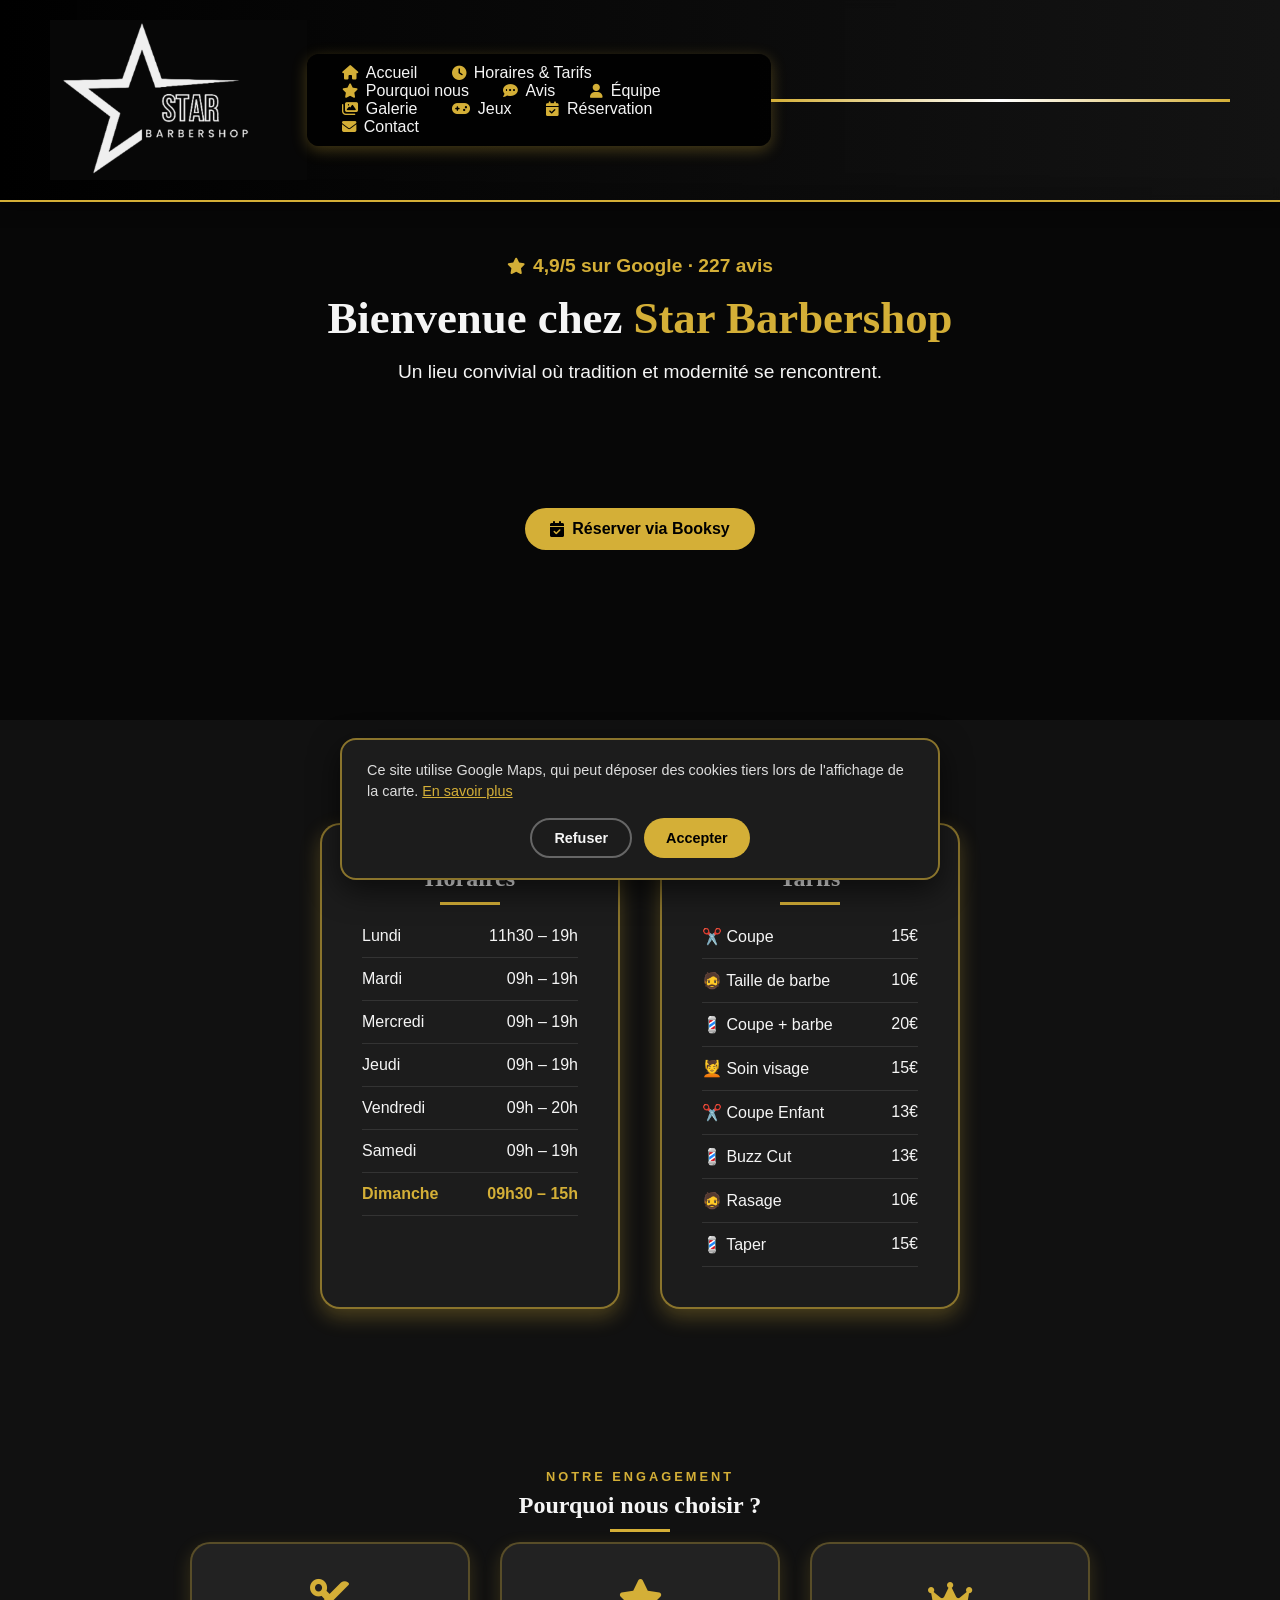
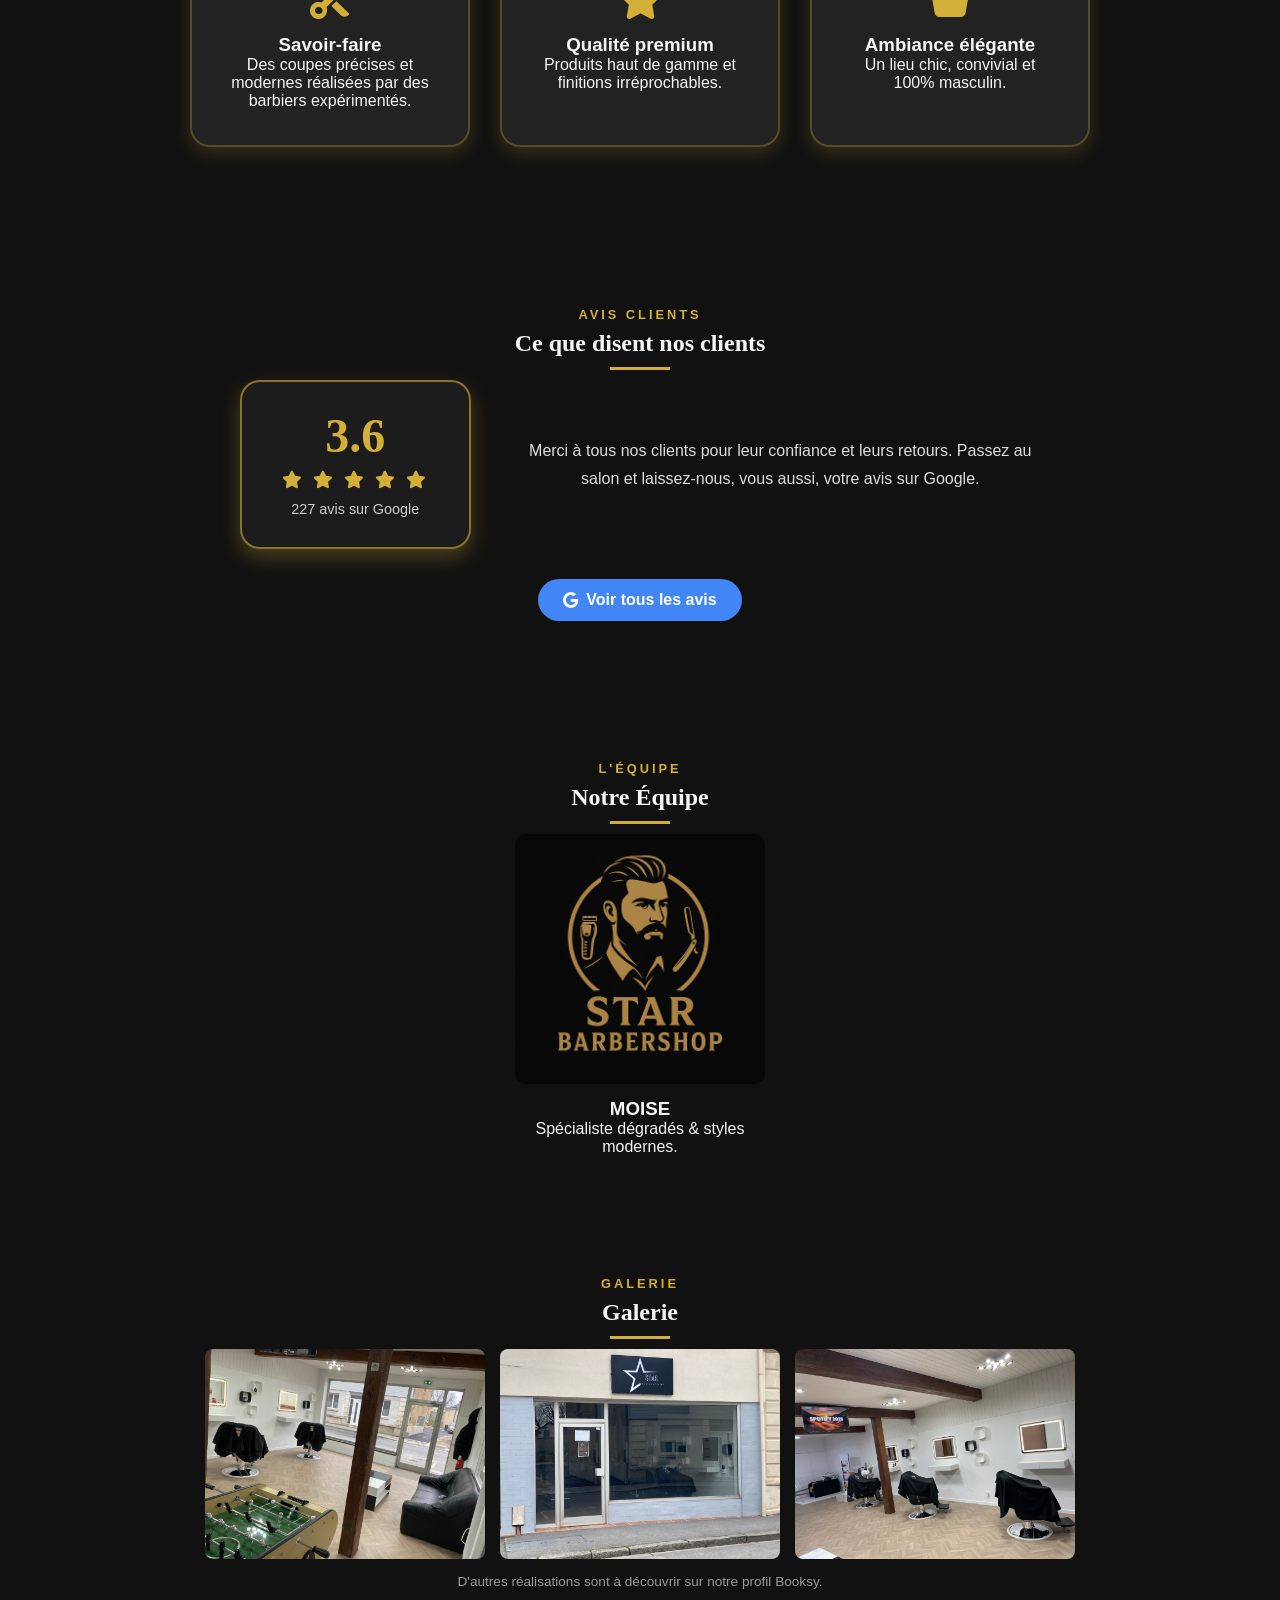
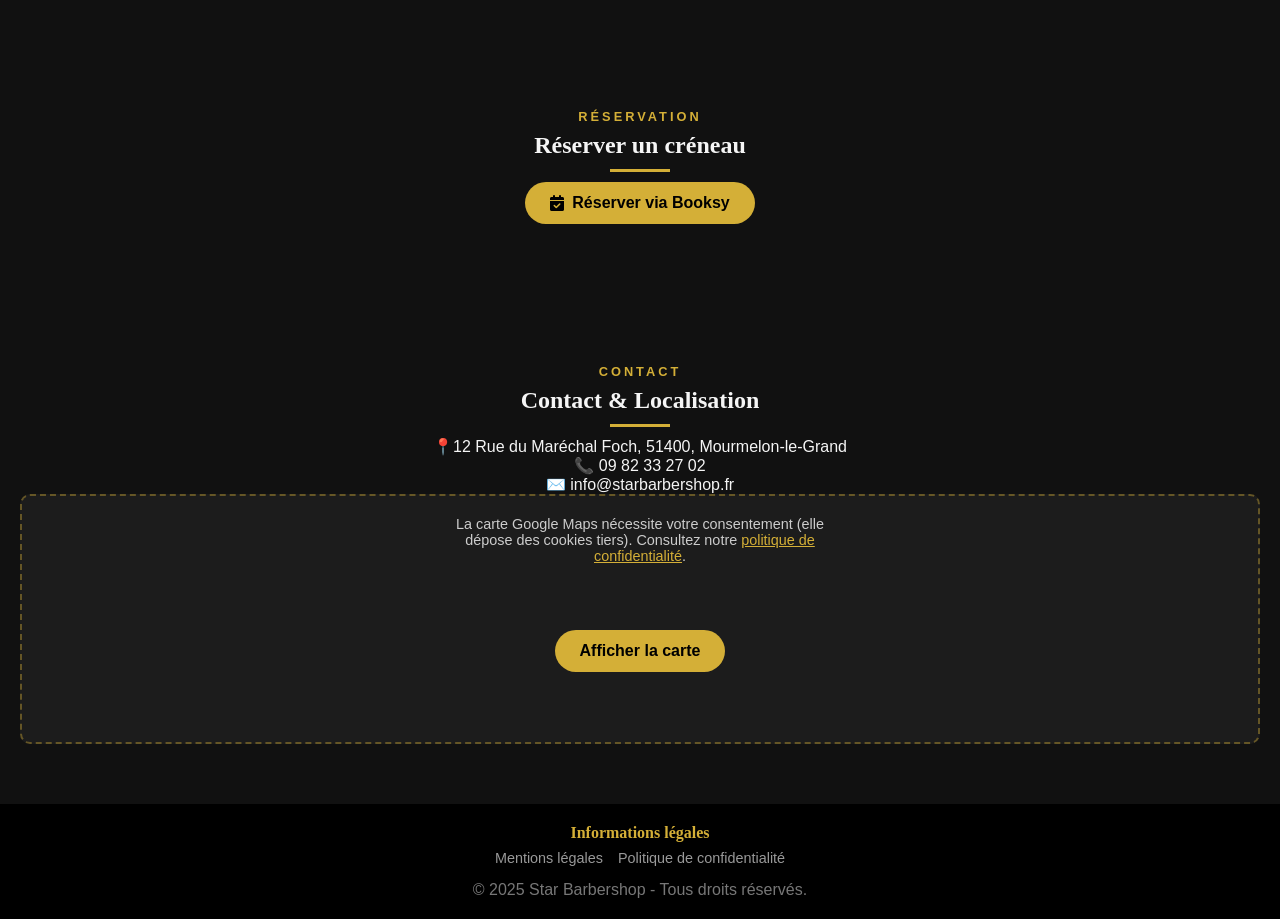
==== commit 26d01bce: "Update fmt.Println message from 'Hello' to 'Goodbye'" ====
--- a/index.html
+++ b/index.html
@@ -3,292 +3,268 @@
 <head>
   <meta charset="UTF-8" />
   <meta name="viewport" content="width=device-width, initial-scale=1.0">
-  <title>Jeux — Star Barbershop</title>
-  <meta name="description" content="Patientez en jouant : plusieurs mini-jeux gratuits avec niveaux de difficulté et classement, sur le site de Star Barbershop à Mourmelon-le-Grand.">
-  <link rel="canonical" href="https://www.starbarbershop.fr/jeux.html">
-
+  <title>Star Barbershop — Barbier à Mourmelon-le-Grand</title>
+
+  <!-- SEO -->
+  <meta name="description" content="Star Barbershop à Mourmelon-le-Grand : coupes, tailles de barbe et rasage par des barbiers expérimentés. Note 4,9/5 sur Google (227 avis). Réservez en ligne via Booksy.">
+  <link rel="canonical" href="https://www.starbarbershop.fr/">
+
+  <!-- Open Graph (aperçu de partage) -->
+  <meta property="og:title" content="Star Barbershop — Barbier à Mourmelon-le-Grand">
+  <meta property="og:description" content="Coupes, barbe et rasage dans une ambiance chic et conviviale. Note 4,9/5 sur Google. Réservation en ligne via Booksy.">
+  <meta property="og:type" content="website">
+  <meta property="og:url" content="https://www.starbarbershop.fr/">
+  <meta property="og:image" content="https://www.starbarbershop.fr/image/hero.jpg">
+  <meta property="og:locale" content="fr_FR">
+
+  <!-- Favicon (SVG en priorité pour les navigateurs modernes, ICO/PNG en repli pour Safari, iOS et les autres) -->
+  <!-- ?v=2 force les navigateurs (notamment Chrome) à retélécharger le favicon au lieu de garder l'ancien en cache -->
   <link rel="icon" type="image/svg+xml" href="favicon.svg?v=2">
   <link rel="icon" type="image/png" sizes="32x32" href="favicon-32x32.png?v=2">
   <link rel="icon" type="image/png" sizes="16x16" href="favicon-16x16.png?v=2">
   <link rel="icon" href="favicon.ico?v=2" sizes="any">
   <link rel="apple-touch-icon" href="apple-touch-icon.png?v=2">
 
+  <!-- Google Fonts pour un style moderne -->
   <link href="https://fonts.googleapis.com/css2?family=Roboto:wght@400;700&display=swap" rel="stylesheet">
+  
+  <!-- Font Awesome pour les icônes -->
   <link rel="stylesheet" href="https://cdnjs.cloudflare.com/ajax/libs/font-awesome/6.5.0/css/all.min.css" />
+  
   <link rel="stylesheet" href="style.css" />
-  <link rel="stylesheet" href="games.css" />
+
+  <!-- Données structurées Schema.org (référencement local) -->
+  <script type="application/ld+json">
+  {
+    "@context": "https://schema.org",
+    "@type": "HairSalon",
+    "name": "Star Barbershop",
+    "alternateName": "Elegance Barbershop",
+    "image": "https://www.starbarbershop.fr/image/hero.jpg",
+    "url": "https://www.starbarbershop.fr/",
+    "telephone": "+33982332702",
+    "email": "info@starbarbershop.fr",
+    "priceRange": "10€-20€",
+    "address": {
+      "@type": "PostalAddress",
+      "streetAddress": "12 Rue du Maréchal Foch",
+      "addressLocality": "Mourmelon-le-Grand",
+      "postalCode": "51400",
+      "addressCountry": "FR"
+    },
+    "geo": {
+      "@type": "GeoCoordinates",
+      "latitude": 49.1402285,
+      "longitude": 4.3647055
+    },
+    "openingHoursSpecification": [
+      { "@type": "OpeningHoursSpecification", "dayOfWeek": "Monday", "opens": "11:30", "closes": "19:00" },
+      { "@type": "OpeningHoursSpecification", "dayOfWeek": "Tuesday", "opens": "09:00", "closes": "19:00" },
+      { "@type": "OpeningHoursSpecification", "dayOfWeek": "Wednesday", "opens": "09:00", "closes": "19:00" },
+      { "@type": "OpeningHoursSpecification", "dayOfWeek": "Thursday", "opens": "09:00", "closes": "19:00" },
+      { "@type": "OpeningHoursSpecification", "dayOfWeek": "Friday", "opens": "09:00", "closes": "20:00" },
+      { "@type": "OpeningHoursSpecification", "dayOfWeek": "Saturday", "opens": "09:00", "closes": "19:00" },
+      { "@type": "OpeningHoursSpecification", "dayOfWeek": "Sunday", "opens": "09:30", "closes": "15:00" }
+    ],
+    "aggregateRating": {
+      "@type": "AggregateRating",
+      "ratingValue": "4.9",
+      "reviewCount": "227"
+    }
+  }
+  </script>
 </head>
 <body>
 
 <header class="header">
-  <a href="index.html"><img src="image/logo.png" alt="Star Barbershop" class="logo"></a>
+  <img src="image/logo.png" alt="Star Barbershop" class="logo">
 
   <div class="burger" id="burger">☰</div>
 
-  <nav id="menu">
-    <a href="index.html#accueil"><i class="fa-solid fa-house"></i> Accueil</a>
-    <a href="index.html#infos"><i class="fa-solid fa-clock"></i> Horaires & Tarifs</a>
-    <a href="index.html#why"><i class="fa-solid fa-star"></i> Pourquoi nous</a>
-    <a href="index.html#avis"><i class="fa-solid fa-comment-dots"></i> Avis</a>
-    <a href="index.html#equipe"><i class="fa-solid fa-user"></i> Équipe</a>
-    <a href="index.html#galerie"><i class="fa-solid fa-images"></i> Galerie</a>
-    <a href="jeux.html"><i class="fa-solid fa-gamepad"></i> Jeux</a>
-    <a href="index.html#reservation"><i class="fa-solid fa-calendar-check"></i> Réservation</a>
-    <a href="index.html#contact"><i class="fa-solid fa-envelope"></i> Contact</a>
-  </nav>
+<nav id="menu">
+  <a href="#accueil"><i class="fa-solid fa-house"></i> Accueil</a>
+  <a href="#infos"><i class="fa-solid fa-clock"></i> Horaires & Tarifs</a>
+  <a href="#why"><i class="fa-solid fa-star"></i> Pourquoi nous </a>
+  <a href="#avis"><i class="fa-solid fa-comment-dots"></i> Avis</a>
+  <a href="#equipe"><i class="fa-solid fa-user"></i> Équipe</a>
+  <a href="#galerie"><i class="fa-solid fa-images"></i> Galerie</a>
+  <a href="jeux.html"><i class="fa-solid fa-gamepad"></i> Jeux</a>
+  <a href="#reservation"><i class="fa-solid fa-calendar-check"></i> Réservation</a>
+  <a href="#contact"><i class="fa-solid fa-envelope"></i> Contact</a>
+ </nav>
+
 </header>
 
-<section id="jeux-intro" class="games-intro">
-  <span class="eyebrow">En attendant votre tour</span>
-  <h1>Salle de jeux</h1>
-  <p>Huit petits jeux gratuits, plusieurs niveaux de difficulté, et un classement des meilleurs scores sur cet appareil. Choisissez-en un ci-dessous !</p>
-</section>
-
-<section id="jeux" class="games">
-  <div class="game-selector">
-    <button class="game-tab active" data-game="catch">✂️ Attrape la mèche</button>
-    <button class="game-tab" data-game="memory">🃏 Memory</button>
-    <button class="game-tab" data-game="quiz">❓ Quiz Coiffure</button>
-    <button class="game-tab" data-game="simon">🎵 Suite de rythme</button>
-    <button class="game-tab" data-game="tictactoe">⭕ Morpion</button>
-    <button class="game-tab" data-game="puzzle">🧩 Puzzle glissant</button>
-    <button class="game-tab" data-game="diff">🔍 Trouve les différences</button>
-    <button class="game-tab" data-game="haircut">💇 Trouve la bonne coupe</button>
-  </div>
-
-  <!-- JEU 1 : ATTRAPE LA MÈCHE -->
-  <div id="game-catch" class="game-panel active">
-    <div class="catch-game">
-      <div id="catch-level-select" class="level-selector">
-        <button class="level-btn" data-level="facile">Facile</button>
-        <button class="level-btn active" data-level="moyen">Moyen</button>
-        <button class="level-btn" data-level="difficile">Difficile</button>
+<!-- HERO -->
+<section id="accueil" class="hero">
+  <p class="hero-trust"><i class="fa-solid fa-star"></i> 4,9/5 sur Google · 227 avis</p>
+  <h1>Bienvenue chez <span>Star Barbershop</span></h1>
+  <p>Un lieu convivial où tradition et modernité se rencontrent.</p>
+  
+  <!-- BOUTON BOOKSY -->
+  <a href="https://booksy.com/fr-fr/65816_star-barbershop_barbier_93877_mourmelon-le-grand#ba_s=vl_1" 
+     target="_blank" class="btn">
+    <i class="fa-solid fa-calendar-check"></i> Réserver via Booksy
+  </a>
+</section>
+
+<!-- HORAIRES + TARIFS -->
+<section id="infos" class="infos">
+  <span class="eyebrow">Infos pratiques</span>
+  <div class="infos-container">
+
+    <div class="infos-box">
+      <h2>Horaires</h2>
+      <ul>
+        <li><span>Lundi</span><span>11h30 – 19h</span></li>
+        <li><span>Mardi</span><span>09h – 19h</span></li>
+        <li><span>Mercredi</span><span>09h – 19h</span></li>
+        <li><span>Jeudi</span><span>09h – 19h</span></li>
+        <li><span>Vendredi</span><span>09h – 20h</span></li>
+        <li><span>Samedi</span><span>09h – 19h</span></li>
+        <li><span>Dimanche</span><span>09h30 – 15h</span></li>
+      </ul>
+    </div>
+
+    <div class="infos-box">
+      <h2>Tarifs</h2>
+      <ul>
+        <li><span>✂️ Coupe</span><span>15€</span></li>
+        <li><span>🧔 Taille de barbe</span><span>10€</span></li>
+        <li><span>💈 Coupe + barbe</span><span>20€</span></li>
+        <li><span>💆 Soin visage</span><span>15€</span></li>
+        <li><span>✂️ Coupe Enfant</span><span>13€</span></li>
+        <li><span>💈 Buzz Cut</span><span>13€</span></li>
+        <li><span>🧔 Rasage</span><span>10€</span></li>
+        <li><span>💈 Taper</span><span>15€</span></li>
+      </ul>
+    </div>
+
+  </div>
+</section>
+
+<!-- POURQUOI NOUS -->
+<section id="why" class="why">
+  <span class="eyebrow">Notre engagement</span>
+  <h2>Pourquoi nous choisir ?</h2>
+
+  <div class="why-grid">
+    <div class="why-box">
+      <i class="fa-solid fa-scissors"></i>
+      <h3>Savoir-faire</h3>
+      <p>Des coupes précises et modernes réalisées par des barbiers expérimentés.</p>
+    </div>
+
+    <div class="why-box">
+      <i class="fa-solid fa-star"></i>
+      <h3>Qualité premium</h3>
+      <p>Produits haut de gamme et finitions irréprochables.</p>
+    </div>
+
+    <div class="why-box">
+      <i class="fa-solid fa-crown"></i>
+      <h3>Ambiance élégante</h3>
+      <p>Un lieu chic, convivial et 100% masculin.</p>
+    </div>
+  </div>
+</section>
+
+<!-- AVIS CLIENTS (GOOGLE) -->
+<section id="avis" class="avis">
+  <span class="eyebrow">Avis clients</span>
+  <h2>Ce que disent nos clients</h2>
+
+  <div class="avis-content">
+    <div class="rating-circle">
+      <span class="rating-number" data-target="4.9">0.0</span>
+      <div class="stars" aria-hidden="true">
+        <i class="fa-solid fa-star"></i>
+        <i class="fa-solid fa-star"></i>
+        <i class="fa-solid fa-star"></i>
+        <i class="fa-solid fa-star"></i>
+        <i class="fa-solid fa-star"></i>
       </div>
-      <div class="catch-stats">
-        <span>Score : <strong id="catch-score">0</strong></span>
-        <span id="catch-lives">❤️❤️❤️</span>
-      </div>
-      <div id="catch-area" class="catch-area">
-        <p class="catch-message">Cliquez sur les objets avant qu'ils touchent le sol !</p>
-      </div>
-      <button id="catch-start-btn" class="btn">Démarrer</button>
-      <div id="catch-score-submit" class="score-submit" style="display:none;">
-        <input type="text" id="catch-name-input" maxlength="16" placeholder="Votre pseudo">
-        <button id="catch-save-score-btn" class="btn">Enregistrer le score</button>
-      </div>
-      <div class="leaderboard">
-        <h4>🏆 Meilleurs scores (cet appareil)</h4>
-        <div id="catch-leaderboard"></div>
-      </div>
-    </div>
-  </div>
-
-  <!-- JEU 2 : MEMORY -->
-  <div id="game-memory" class="game-panel">
-    <div class="memory-game">
-      <div id="memory-level-select" class="level-selector">
-        <button class="level-btn" data-level="facile">Facile</button>
-        <button class="level-btn active" data-level="moyen">Moyen</button>
-        <button class="level-btn" data-level="difficile">Difficile</button>
-      </div>
-      <div class="memory-stats">Coups : <strong id="memory-moves">0</strong></div>
-      <div id="memory-grid" class="memory-grid"></div>
-      <p id="memory-win-message" class="memory-win-message" style="display:none;"></p>
-      <button id="memory-restart-btn" class="btn">Recommencer</button>
-      <div id="memory-score-submit" class="score-submit" style="display:none;">
-        <input type="text" id="memory-name-input" maxlength="16" placeholder="Votre pseudo">
-        <button id="memory-save-score-btn" class="btn">Enregistrer le score</button>
-      </div>
-      <div class="leaderboard">
-        <h4>🏆 Meilleurs scores (cet appareil)</h4>
-        <div id="memory-leaderboard"></div>
-      </div>
-    </div>
-  </div>
-
-  <!-- JEU 3 : QUIZ -->
-  <div id="game-quiz" class="game-panel">
-    <div class="quiz-game">
-      <div id="quiz-level-select" class="level-selector">
-        <button class="level-btn" data-level="facile">Facile</button>
-        <button class="level-btn active" data-level="moyen">Moyen</button>
-        <button class="level-btn" data-level="difficile">Difficile</button>
-      </div>
-      <div id="quiz-question-block" class="quiz-question-block">
-        <p id="quiz-progress" class="quiz-progress">Question 1</p>
-        <span id="quiz-timer" class="timer-display"></span>
-        <h3 id="quiz-question" class="quiz-question"></h3>
-        <div id="quiz-options" class="quiz-options"></div>
-        <p id="quiz-feedback" class="quiz-feedback"></p>
-        <button id="quiz-next-btn" class="btn" style="display:none;">Question suivante</button>
-      </div>
-      <div id="quiz-result" class="quiz-result" style="display:none;">
-        <p id="quiz-score-text"></p>
-        <button id="quiz-restart-btn" class="btn">Recommencer</button>
-      </div>
-      <div id="quiz-score-submit" class="score-submit" style="display:none;">
-        <input type="text" id="quiz-name-input" maxlength="16" placeholder="Votre pseudo">
-        <button id="quiz-save-score-btn" class="btn">Enregistrer le score</button>
-      </div>
-      <div class="leaderboard">
-        <h4>🏆 Meilleurs scores (cet appareil)</h4>
-        <div id="quiz-leaderboard"></div>
-      </div>
-    </div>
-  </div>
-
-  <!-- JEU 4 : SIMON / SUITE DE RYTHME -->
-  <div id="game-simon" class="game-panel">
-    <div class="simon-game">
-      <div id="simon-level-select" class="level-selector">
-        <button class="level-btn" data-level="facile">Facile</button>
-        <button class="level-btn active" data-level="moyen">Moyen</button>
-        <button class="level-btn" data-level="difficile">Difficile</button>
-      </div>
-      <p class="simon-stats">Niveau : <strong id="simon-level">0</strong></p>
-      <div class="simon-board">
-        <button class="simon-pad" data-pad="0" style="--pad-color:#d4af37;" disabled></button>
-        <button class="simon-pad" data-pad="1" style="--pad-color:#4285F4;" disabled></button>
-        <button class="simon-pad" data-pad="2" style="--pad-color:#3ca05a;" disabled></button>
-        <button class="simon-pad" data-pad="3" style="--pad-color:#c84646;" disabled></button>
-      </div>
-      <p id="simon-message" class="simon-message">Cliquez sur Démarrer pour jouer</p>
-      <button id="simon-start-btn" class="btn">Démarrer</button>
-      <div id="simon-score-submit" class="score-submit" style="display:none;">
-        <input type="text" id="simon-name-input" maxlength="16" placeholder="Votre pseudo">
-        <button id="simon-save-score-btn" class="btn">Enregistrer le score</button>
-      </div>
-      <div class="leaderboard">
-        <h4>🏆 Meilleurs niveaux (cet appareil)</h4>
-        <div id="simon-leaderboard"></div>
-      </div>
-    </div>
-  </div>
-
-  <!-- JEU 5 : MORPION -->
-  <div id="game-tictactoe" class="game-panel">
-    <div class="ttt-game">
-      <div id="ttt-mode-select" class="level-selector ttt-mode-selector">
-        <button class="level-btn active" data-mode="2joueurs">2 joueurs</button>
-        <button class="level-btn" data-mode="ia">Contre l'ordinateur</button>
-      </div>
-      <div id="ttt-level-select" class="level-selector" style="display:none;">
-        <button class="level-btn" data-level="facile">Facile</button>
-        <button class="level-btn active" data-level="moyen">Moyen</button>
-        <button class="level-btn" data-level="difficile">Difficile</button>
-      </div>
-      <p id="ttt-status" class="ttt-status">Au tour de X</p>
-      <p id="ttt-stats" class="ttt-stats"></p>
-      <div id="ttt-board" class="ttt-board">
-        <button class="ttt-cell" data-i="0"></button>
-        <button class="ttt-cell" data-i="1"></button>
-        <button class="ttt-cell" data-i="2"></button>
-        <button class="ttt-cell" data-i="3"></button>
-        <button class="ttt-cell" data-i="4"></button>
-        <button class="ttt-cell" data-i="5"></button>
-        <button class="ttt-cell" data-i="6"></button>
-        <button class="ttt-cell" data-i="7"></button>
-        <button class="ttt-cell" data-i="8"></button>
-      </div>
-      <button id="ttt-restart-btn" class="btn">Recommencer</button>
-      <div id="ttt-score-submit" class="score-submit" style="display:none;">
-        <input type="text" id="ttt-name-input" maxlength="16" placeholder="Votre pseudo">
-        <button id="ttt-save-score-btn" class="btn">Enregistrer le score</button>
-      </div>
-      <div class="leaderboard">
-        <h4>🏆 Victoires contre l'IA (cet appareil)</h4>
-        <div id="ttt-leaderboard"></div>
-      </div>
-    </div>
-  </div>
-
-  <!-- JEU 6 : PUZZLE GLISSANT -->
-  <div id="game-puzzle" class="game-panel">
-    <div class="puzzle-game">
-      <div id="puzzle-level-select" class="level-selector">
-        <button class="level-btn active" data-level="facile">Facile</button>
-        <button class="level-btn" data-level="moyen">Moyen</button>
-        <button class="level-btn" data-level="difficile">Difficile</button>
-      </div>
-      <p class="puzzle-stats">Coups : <strong id="puzzle-moves">0</strong></p>
-      <div id="puzzle-board" class="puzzle-board"></div>
-      <p id="puzzle-win-message" class="puzzle-win-message" style="display:none;"></p>
-      <button id="puzzle-restart-btn" class="btn">Mélanger</button>
-      <div id="puzzle-score-submit" class="score-submit" style="display:none;">
-        <input type="text" id="puzzle-name-input" maxlength="16" placeholder="Votre pseudo">
-        <button id="puzzle-save-score-btn" class="btn">Enregistrer le score</button>
-      </div>
-      <div class="leaderboard">
-        <h4>🏆 Meilleurs scores (cet appareil)</h4>
-        <div id="puzzle-leaderboard"></div>
-      </div>
-    </div>
-  </div>
-
-  <!-- JEU 7 : JEU DES DIFFÉRENCES -->
-  <div id="game-diff" class="game-panel">
-    <div class="diff-game">
-      <div id="diff-level-select" class="level-selector">
-        <button class="level-btn" data-level="facile">Facile</button>
-        <button class="level-btn active" data-level="moyen">Moyen</button>
-        <button class="level-btn" data-level="difficile">Difficile</button>
-      </div>
-      <p class="diff-stats">
-        Différences trouvées : <strong id="diff-found">0</strong> / <span id="diff-total">6</span>
-        &nbsp;·&nbsp;<span id="diff-timer" class="timer-display"></span>
-      </p>
-      <div class="diff-boards">
-        <div>
-          <p class="diff-label">Étagère A (référence)</p>
-          <div id="diff-grid-a" class="diff-grid"></div>
-        </div>
-        <div>
-          <p class="diff-label">Étagère B — cliquez sur ce qui a changé</p>
-          <div id="diff-grid-b" class="diff-grid"></div>
-        </div>
-      </div>
-      <p id="diff-win-message" class="diff-win-message" style="display:none;"></p>
-      <button id="diff-restart-btn" class="btn">Nouvelle partie</button>
-      <div id="diff-score-submit" class="score-submit" style="display:none;">
-        <input type="text" id="diff-name-input" maxlength="16" placeholder="Votre pseudo">
-        <button id="diff-save-score-btn" class="btn">Enregistrer le score</button>
-      </div>
-      <div class="leaderboard">
-        <h4>🏆 Temps les plus rapides (cet appareil)</h4>
-        <div id="diff-leaderboard"></div>
-      </div>
-    </div>
-  </div>
-
-  <!-- JEU 8 : TROUVE LA BONNE COUPE -->
-  <div id="game-haircut" class="game-panel">
-    <div class="haircut-game">
-      <div id="haircut-level-select" class="level-selector">
-        <button class="level-btn" data-level="facile">Facile</button>
-        <button class="level-btn active" data-level="moyen">Moyen</button>
-        <button class="level-btn" data-level="difficile">Difficile</button>
-      </div>
-      <div id="haircut-block" class="haircut-block">
-        <p id="haircut-progress" class="quiz-progress">Client 1</p>
-        <span id="haircut-timer" class="timer-display"></span>
-        <p id="haircut-request" class="haircut-request"></p>
-        <div id="haircut-options" class="quiz-options"></div>
-        <p id="haircut-feedback" class="quiz-feedback"></p>
-        <button id="haircut-next-btn" class="btn" style="display:none;">Client suivant</button>
-      </div>
-      <div id="haircut-result" class="quiz-result" style="display:none;">
-        <p id="haircut-score-text"></p>
-        <button id="haircut-restart-btn" class="btn">Recommencer</button>
-      </div>
-      <div id="haircut-score-submit" class="score-submit" style="display:none;">
-        <input type="text" id="haircut-name-input" maxlength="16" placeholder="Votre pseudo">
-        <button id="haircut-save-score-btn" class="btn">Enregistrer le score</button>
-      </div>
-      <div class="leaderboard">
-        <h4>🏆 Meilleurs scores (cet appareil)</h4>
-        <div id="haircut-leaderboard"></div>
-      </div>
-    </div>
+      <p class="rating-count">227 avis sur Google</p>
+    </div>
+    <p class="avis-text">Merci à tous nos clients pour leur confiance et leurs retours. Passez au salon et laissez-nous, vous aussi, votre avis sur Google.</p>
+  </div>
+
+  <a href="https://www.google.com/maps?cid=18147424117012332303" 
+     target="_blank" 
+     class="btn google-btn">
+    <i class="fa-brands fa-google"></i> Voir tous les avis
+  </a>
+</section>
+
+<!-- ÉQUIPE -->
+<section id="equipe">
+  <span class="eyebrow">L'équipe</span>
+  <h2>Notre Équipe</h2>
+  <div class="team">
+    <div class="member">
+      <img src="image/barber1.jpg" alt="Moise, barbier chez Star Barbershop, spécialiste dégradés et styles modernes">
+      <h3>MOISE</h3>
+      <p>Spécialiste dégradés & styles modernes.</p>
+    </div>
+  </div>
+</section>
+
+<!-- GALERIE -->
+<section id="galerie">
+  <span class="eyebrow">Galerie</span>
+  <h2>Galerie</h2>
+  <div class="gallery">
+    <img src="image/Salon1.JPEG" alt="Intérieur du salon Star Barbershop - vue 1" loading="lazy">
+    <img src="image/Salon2.JPEG" alt="Intérieur du salon Star Barbershop - vue 2" loading="lazy">
+    <img src="image/Salon3.JPEG" alt="Intérieur du salon Star Barbershop - vue 3" loading="lazy">
+    <!-- PHOTOS BOOKSY : dépose tes fichiers exportés dans /image/ (ex: Booksy1.jpg)
+         puis ajoute une ligne ici, sur ce modèle :
+         <img src="image/Booksy1.jpg" alt="Description de la coupe/réalisation" loading="lazy"> -->
+  </div>
+  <p class="gallery-note">D'autres réalisations sont à découvrir sur notre profil Booksy.</p>
+</section>
+
+<!-- RÉSERVATION -->
+<section id="reservation">
+  <span class="eyebrow">Réservation</span>
+  <h2>Réserver un créneau</h2>
+
+  <!-- Emplacement du widget de réservation Booksy intégré à la page.
+       Pour l'activer : va dans ton compte Booksy Business > Réglages > Réservation en ligne
+       > "Votre site web", copie le code fourni (unique à ton salon), et colle-le
+       à la place de ce commentaire. Le bouton ci-dessous reste en secours. -->
+
+  <p style="text-align:center; margin-bottom:20px;">
+    <a href="https://booksy.com/fr-fr/65816_star-barbershop_barbier_93877_mourmelon-le-grand#ba_s=vl_1" 
+       target="_blank" class="btn">
+      <i class="fa-solid fa-calendar-check"></i> Réserver via Booksy
+    </a>
+  </p>
+</section>
+
+<!-- CONTACT -->
+<section id="contact">
+  <span class="eyebrow">Contact</span>
+  <h2>Contact & Localisation</h2>
+  <p>📍12 Rue du Maréchal Foch, 51400, Mourmelon-le-Grand</p>
+  <p>📞 09 82 33 27 02</p>
+  <p>✉️ info@starbarbershop.fr</p>
+
+  <div class="map-container">
+    <div id="map-placeholder" class="map-placeholder">
+      <p>La carte Google Maps nécessite votre consentement (elle dépose des cookies tiers). Consultez notre <a href="politique-de-confidentialite.html" style="color:#d4af37;">politique de confidentialité</a>.</p>
+      <button id="load-map-btn" class="btn">Afficher la carte</button>
+    </div>
+    <iframe
+      id="gmap-iframe"
+      data-src="https://www.google.com/maps/embed?pb=!1m18!1m12!1m3!1d2625.9782577027173!2d4.331187715674146!3d49.19836187933301!2m3!1f0!2f0!3f0!3m2!1i1024!2i768!4f13.1!3m3!1m2!1s0x47e5d7b62d051d95%3A0xfbd89a15d2e07f0f!2s12%20Rue%20du%20Mar%C3%A9chal%20Foch%2C%2051400%20Mourmelon-le-Grand!5e0!3m2!1sfr!2sfr!4v1702212961234!5m2!1sfr!2sfr"
+      width="100%"
+      height="250"
+      style="display:none;"
+      allowfullscreen=""
+      loading="lazy"
+      title="Localisation de Star Barbershop">
+    </iframe>
   </div>
 </section>
 
@@ -303,7 +279,15 @@
   <p>© 2025 Star Barbershop - Tous droits réservés.</p>
 </footer>
 
+<!-- BANDEAU CONSENTEMENT COOKIES -->
+<div id="cookie-banner" class="cookie-banner hidden" role="dialog" aria-live="polite" aria-label="Consentement cookies">
+  <p>Ce site utilise Google Maps, qui peut déposer des cookies tiers lors de l'affichage de la carte. <a href="politique-de-confidentialite.html">En savoir plus</a></p>
+  <div class="cookie-actions">
+    <button id="cookie-refuse" class="btn btn-outline">Refuser</button>
+    <button id="cookie-accept" class="btn">Accepter</button>
+  </div>
+</div>
+
 <script src="script.js"></script>
-<script src="games.js"></script>
 </body>
 </html>
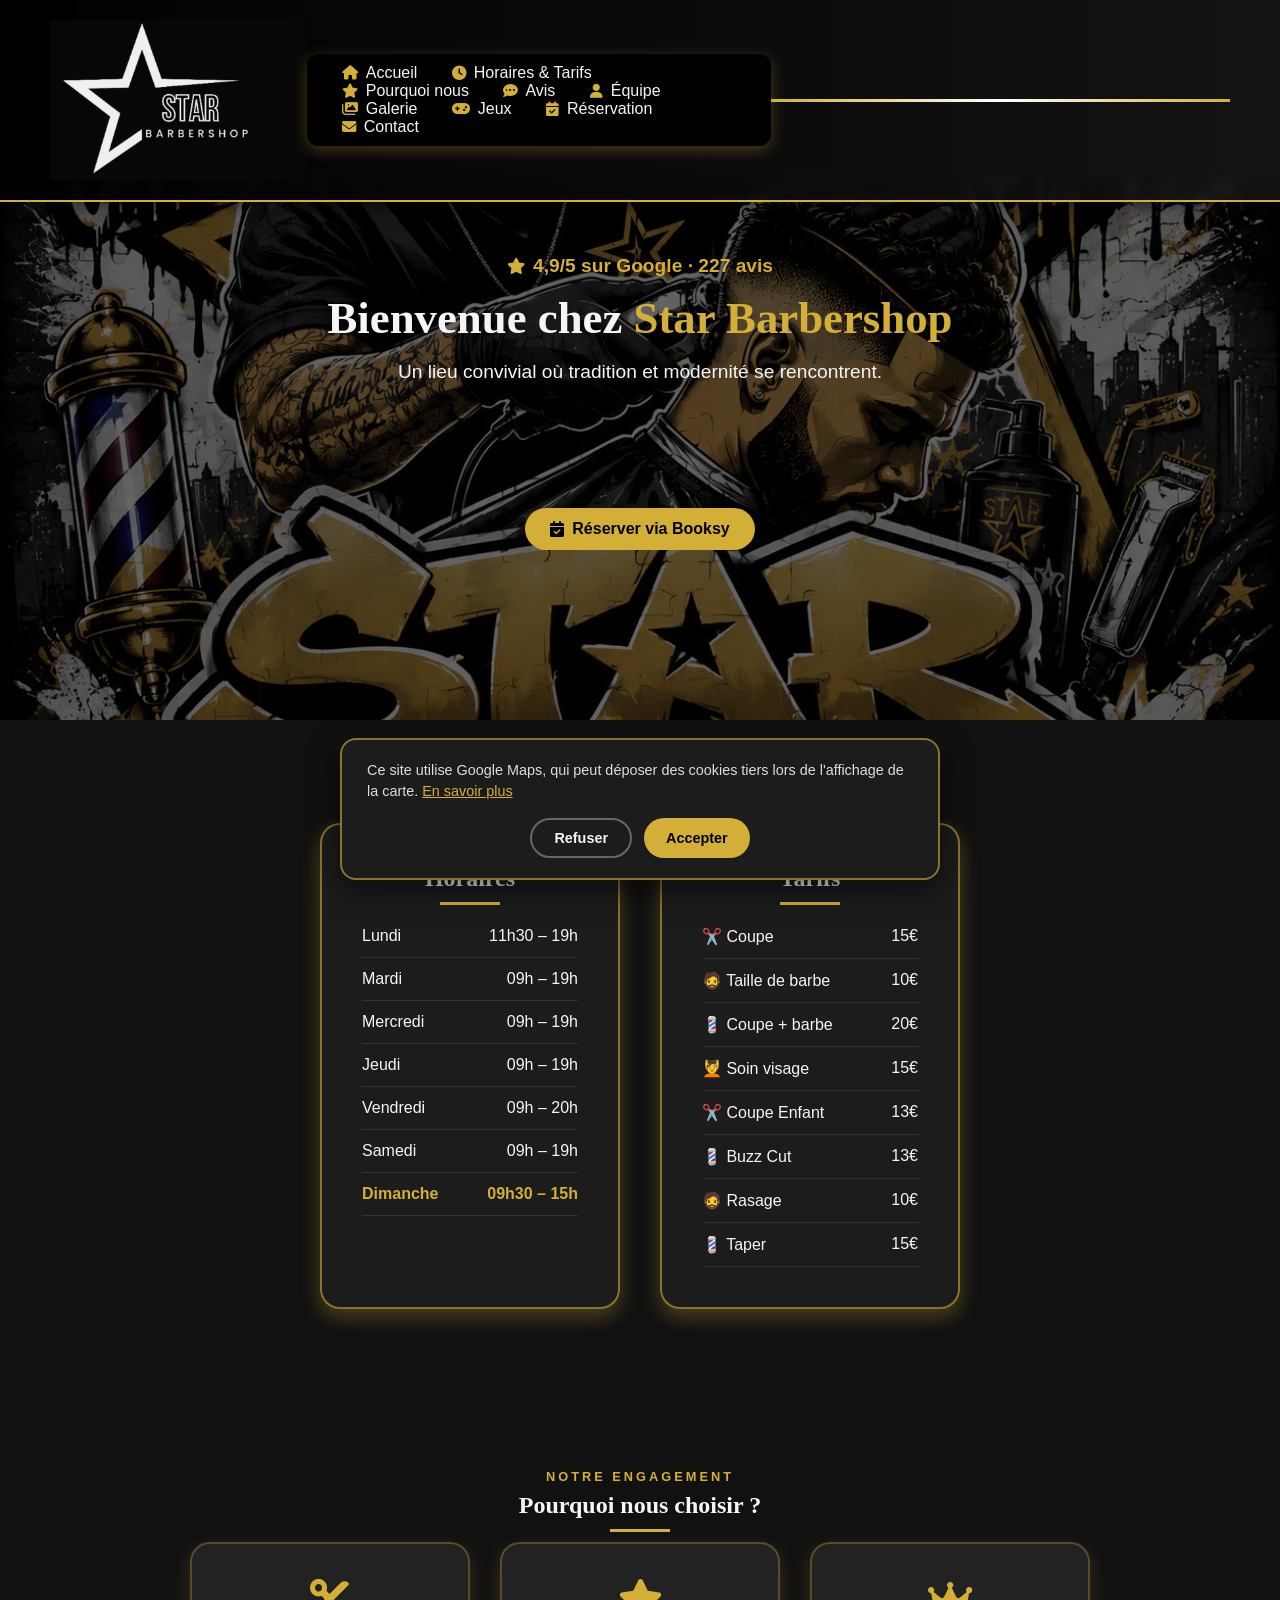
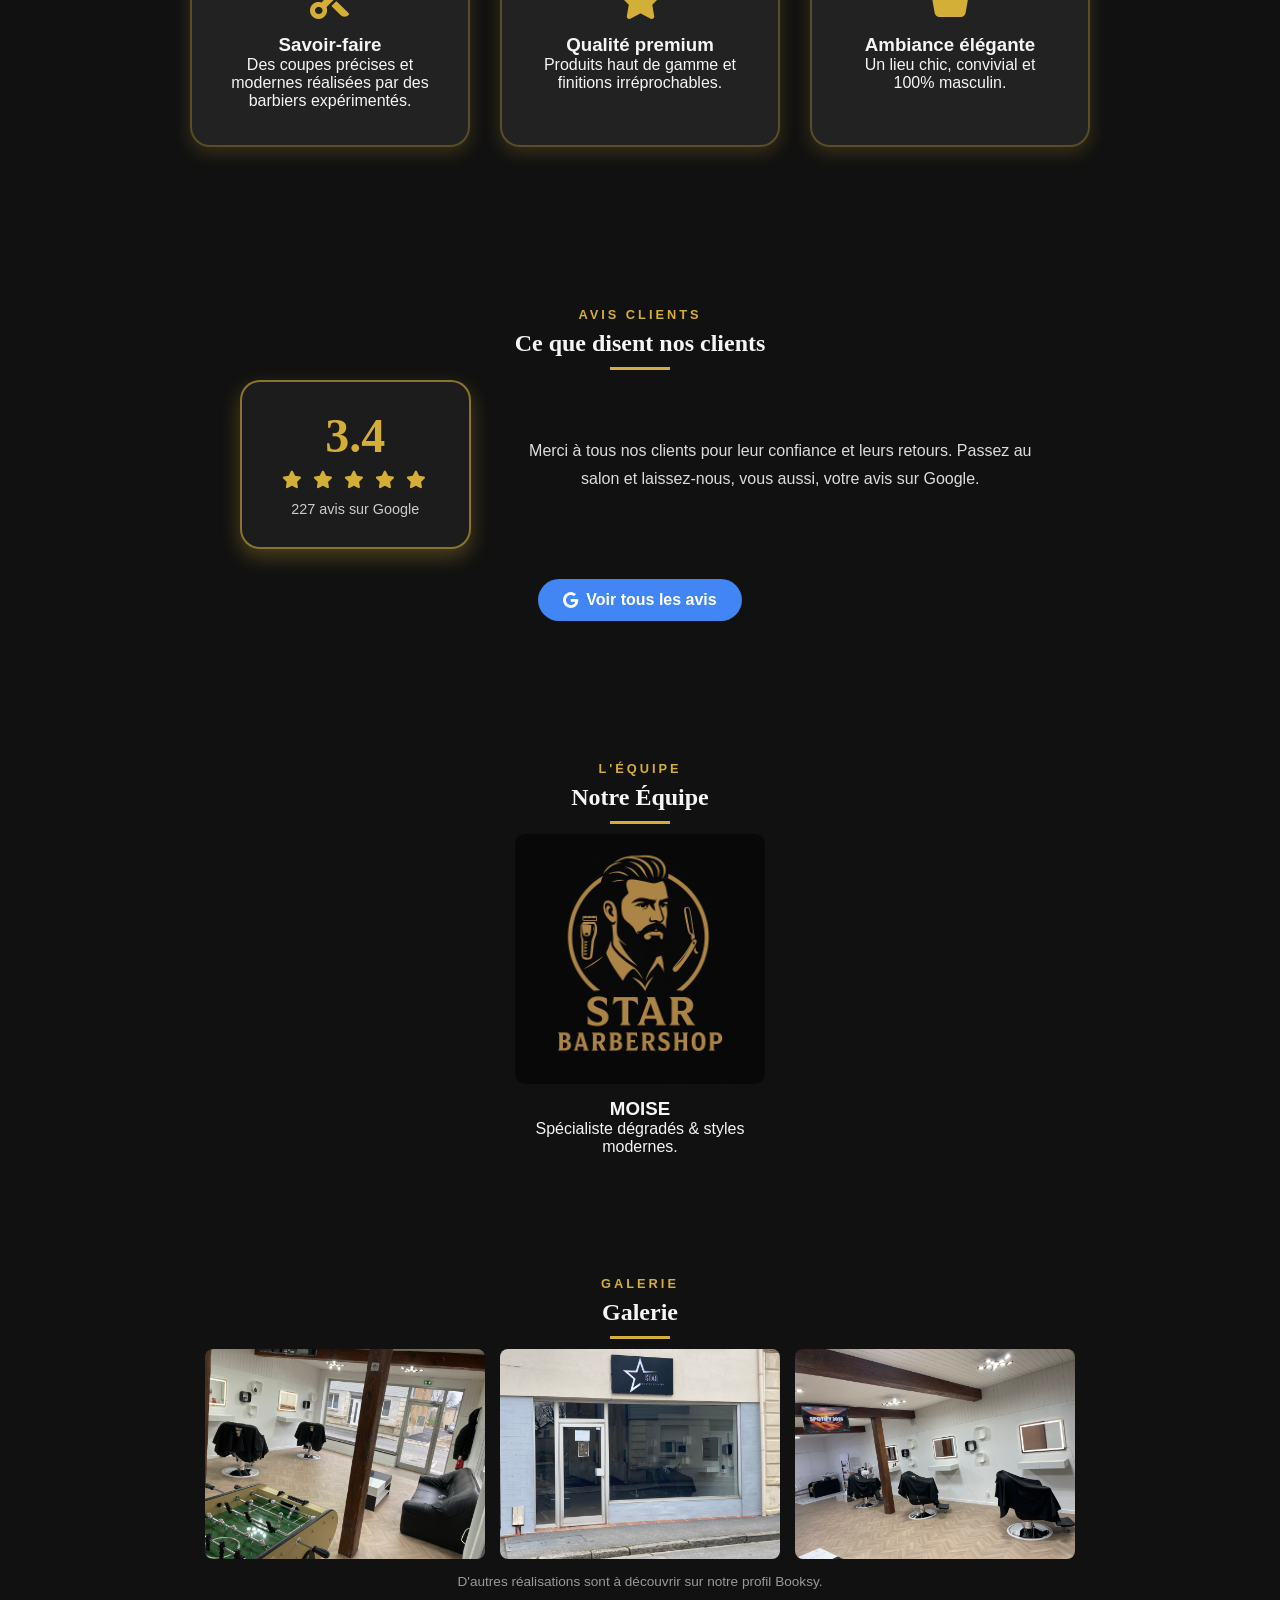
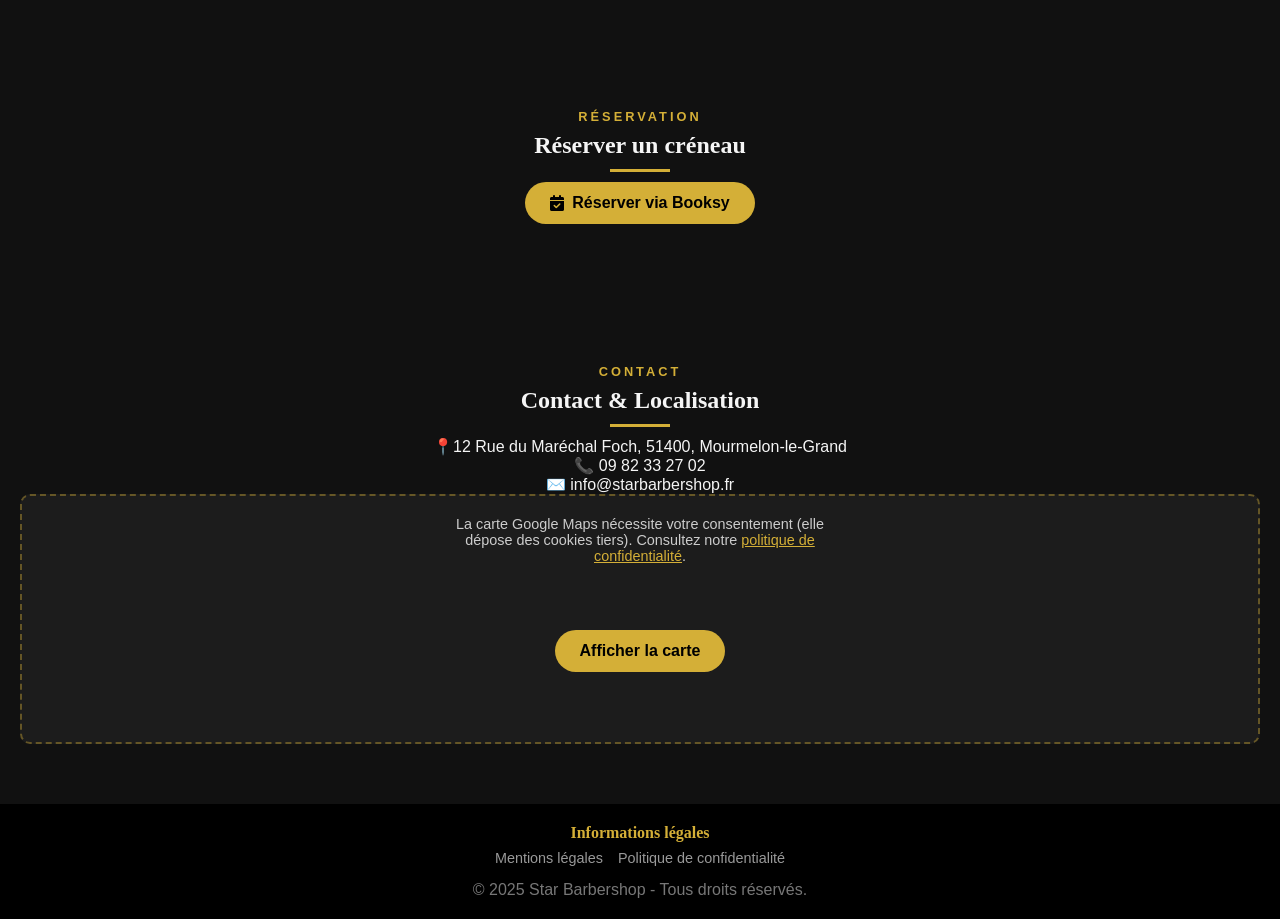
==== commit 7ce886a2: "Update index.html" ====
--- a/index.html
+++ b/index.html
@@ -189,7 +189,7 @@
     <p class="avis-text">Merci à tous nos clients pour leur confiance et leurs retours. Passez au salon et laissez-nous, vous aussi, votre avis sur Google.</p>
   </div>
 
-  <a href="https://www.google.com/maps?cid=18147424117012332303" 
+  <a href="https://www.google.com/maps/place/?q=place_id:ChIJ7zOrw1fX60cRCSUbfe-5Zn4" 
      target="_blank" 
      class="btn google-btn">
     <i class="fa-brands fa-google"></i> Voir tous les avis
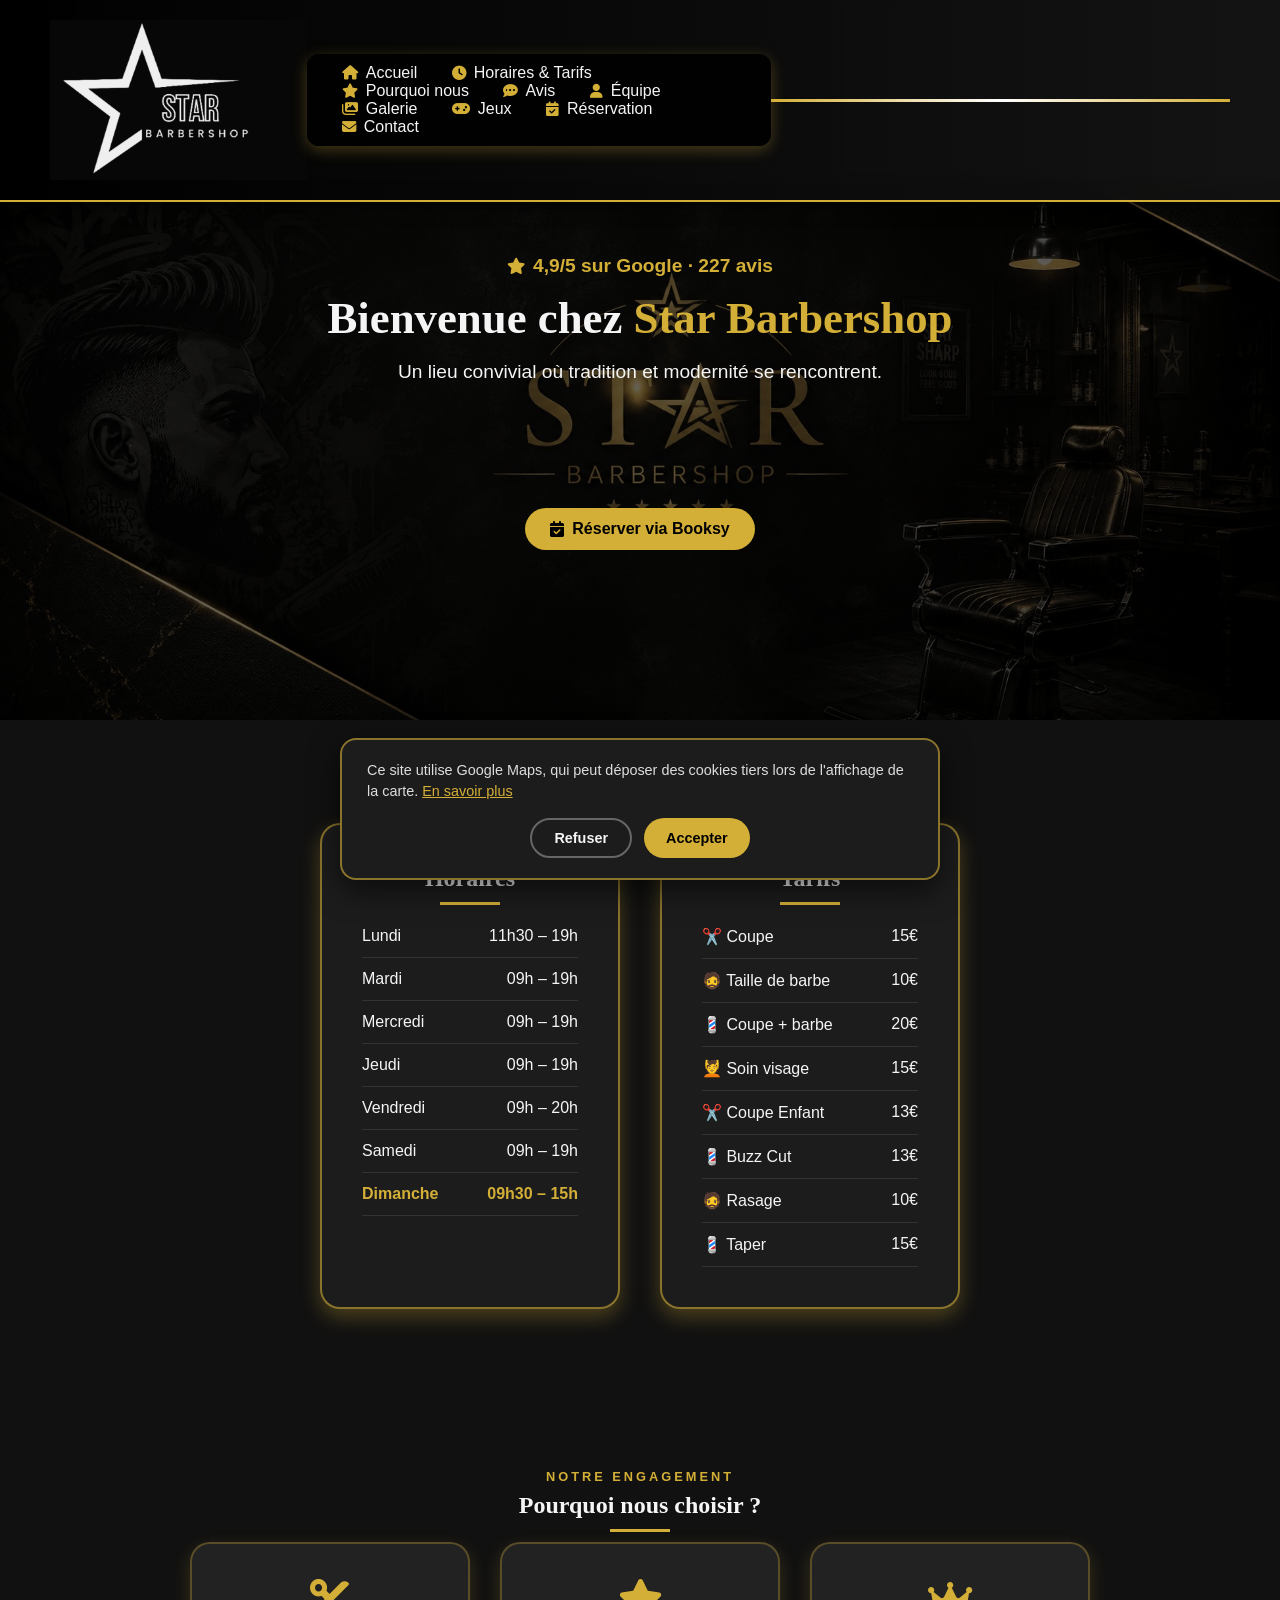
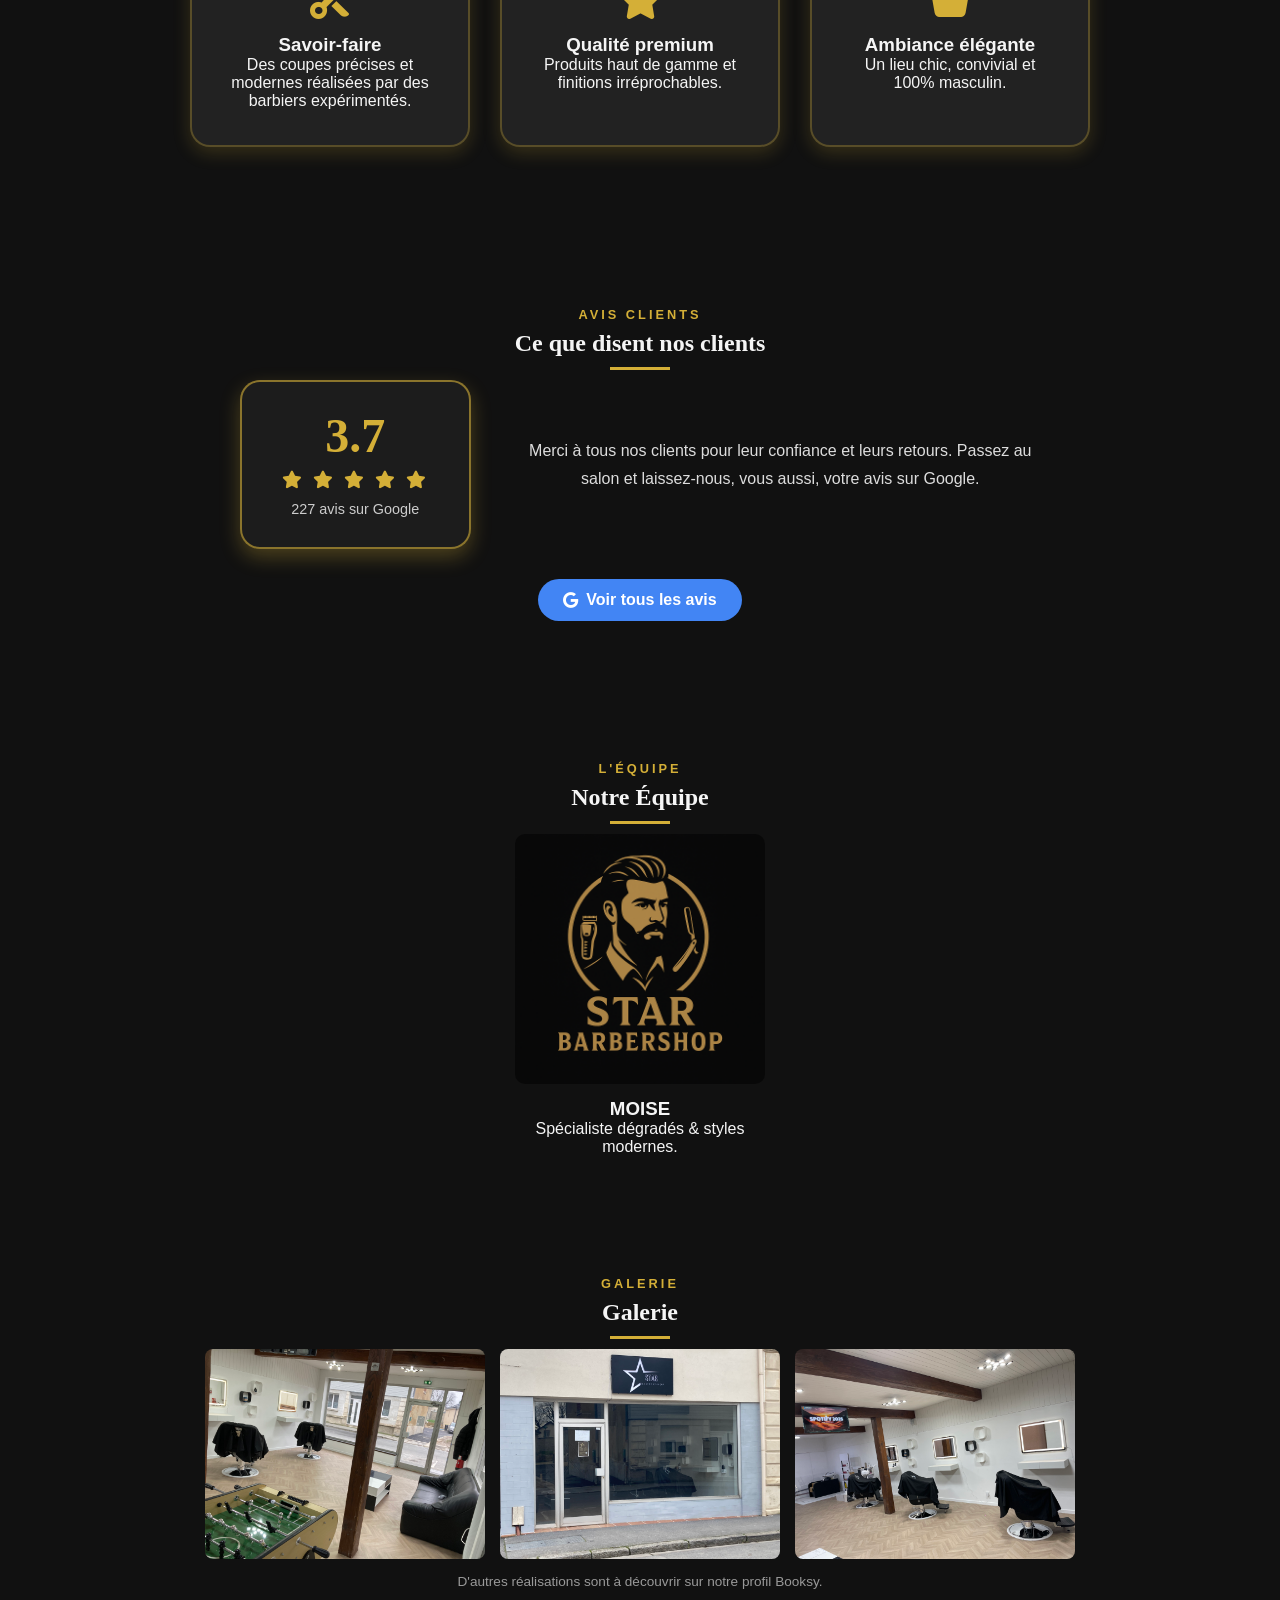
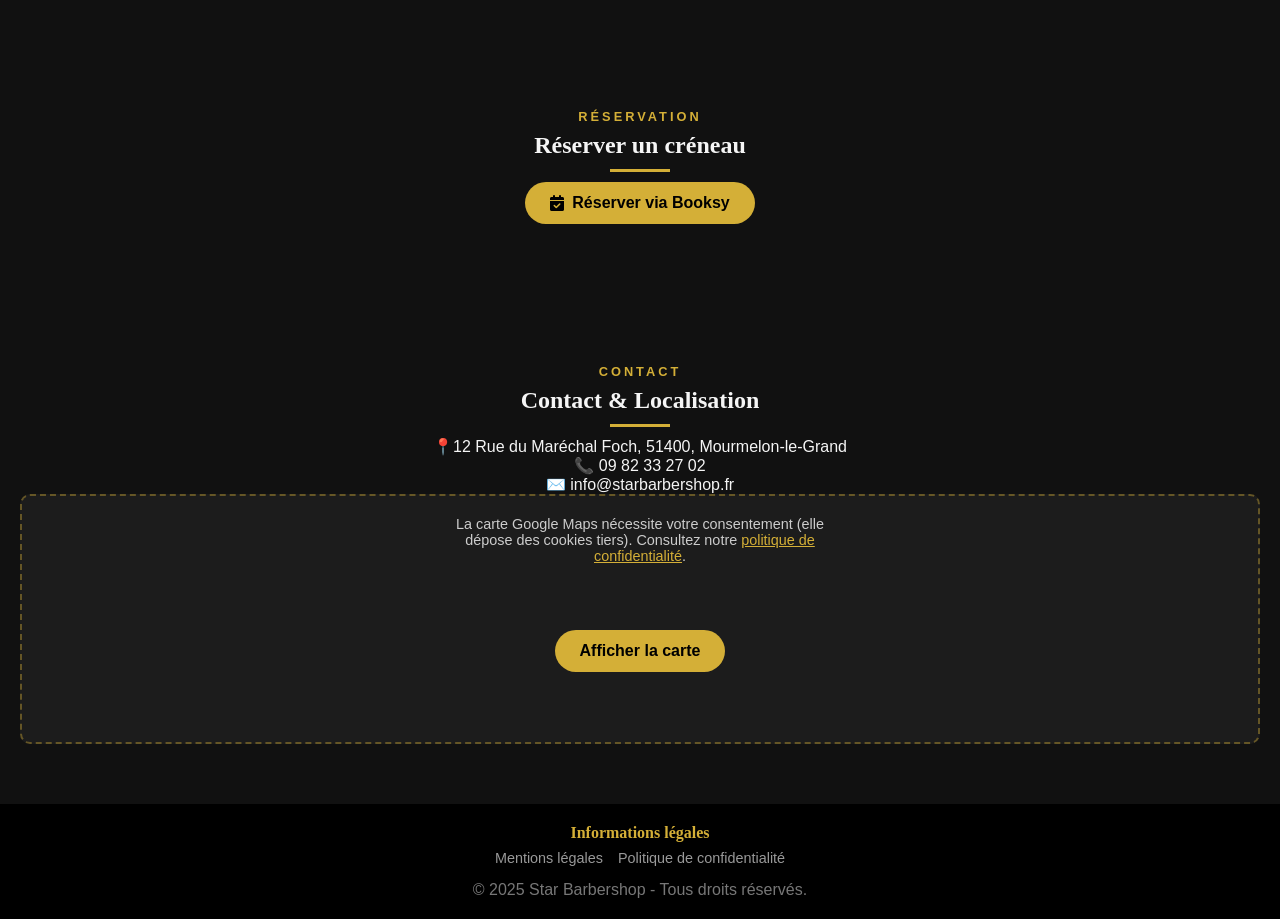
==== commit a45c34c8: "Restore index.html to original version" ====
--- a/index.html
+++ b/index.html
@@ -189,7 +189,7 @@
     <p class="avis-text">Merci à tous nos clients pour leur confiance et leurs retours. Passez au salon et laissez-nous, vous aussi, votre avis sur Google.</p>
   </div>
 
-  <a href="https://www.google.com/maps/place/?q=place_id:ChIJ7zOrw1fX60cRCSUbfe-5Zn4" 
+  <a href="https://www.google.com/maps/search/?api=1&query=Star+Barbershop+12+Rue+du+Mar%C3%A9chal+Foch+Mourmelon-le-Grand" 
      target="_blank" 
      class="btn google-btn">
     <i class="fa-brands fa-google"></i> Voir tous les avis
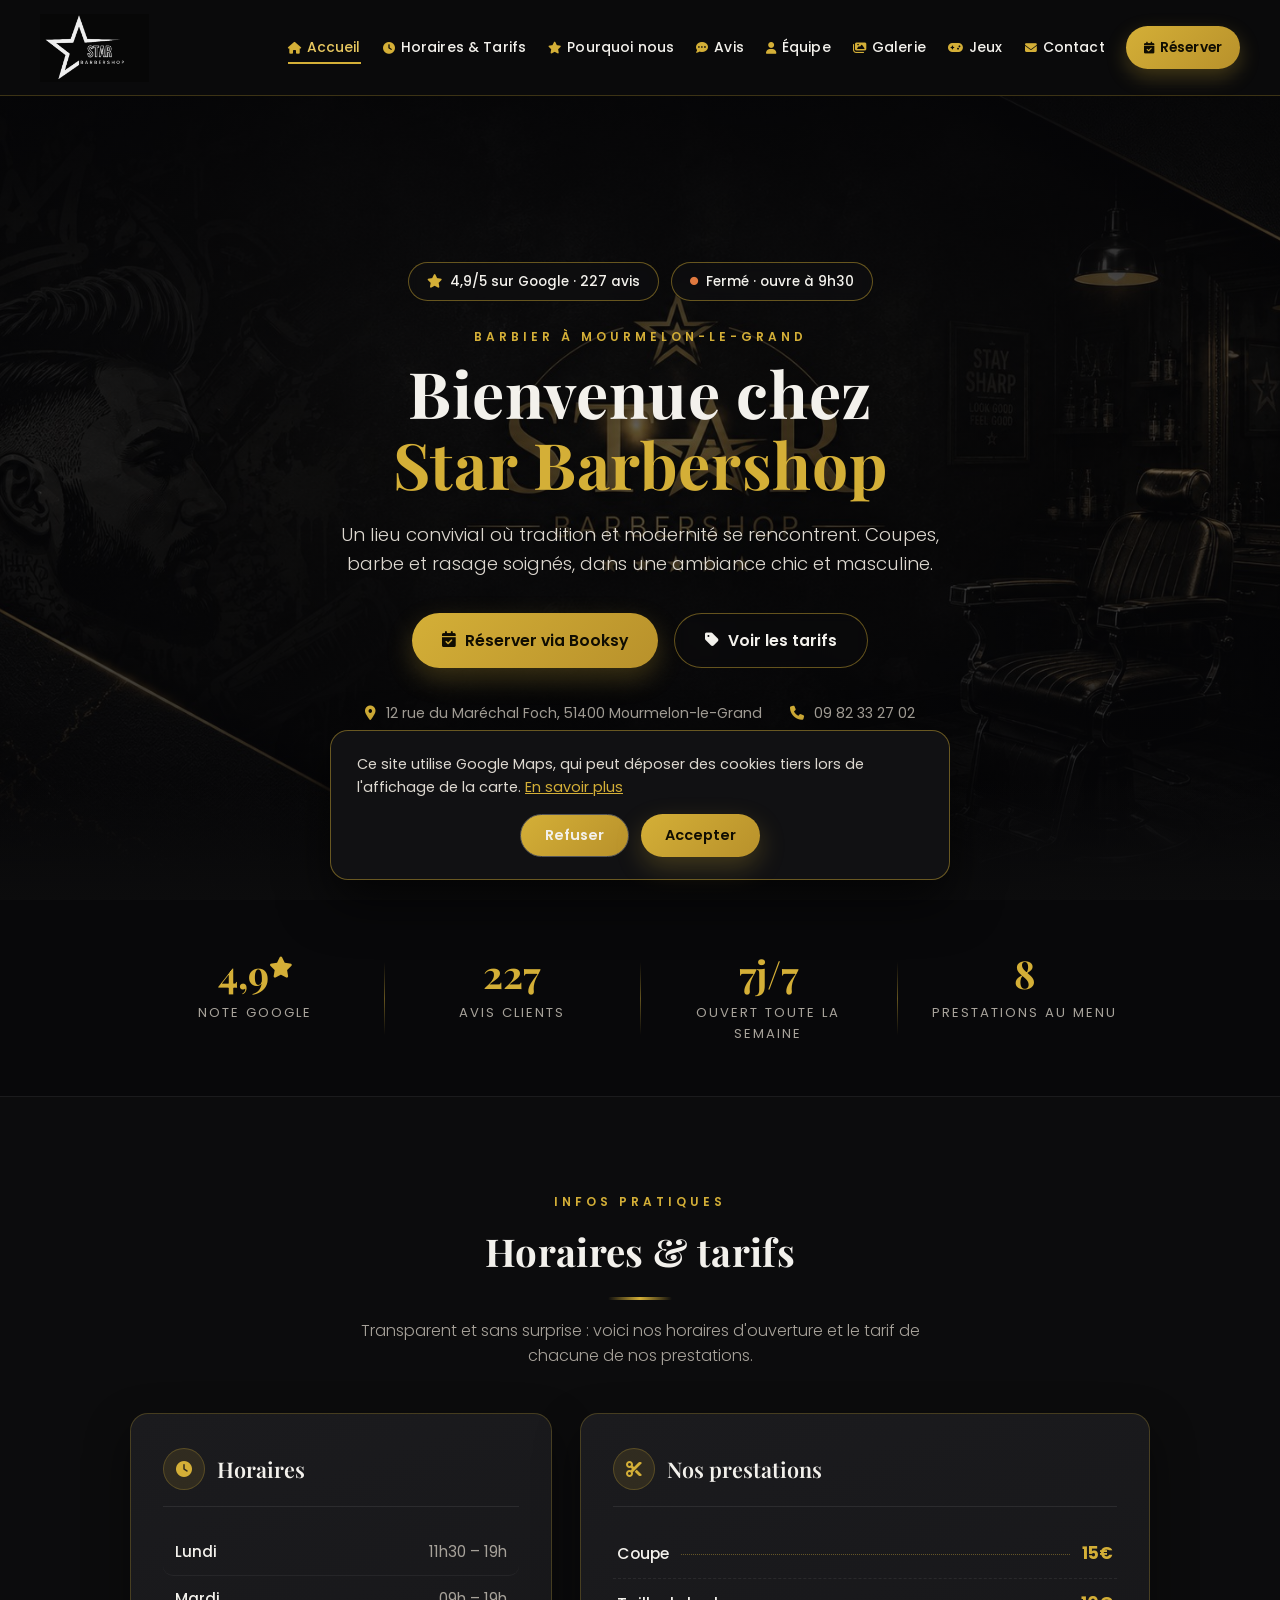
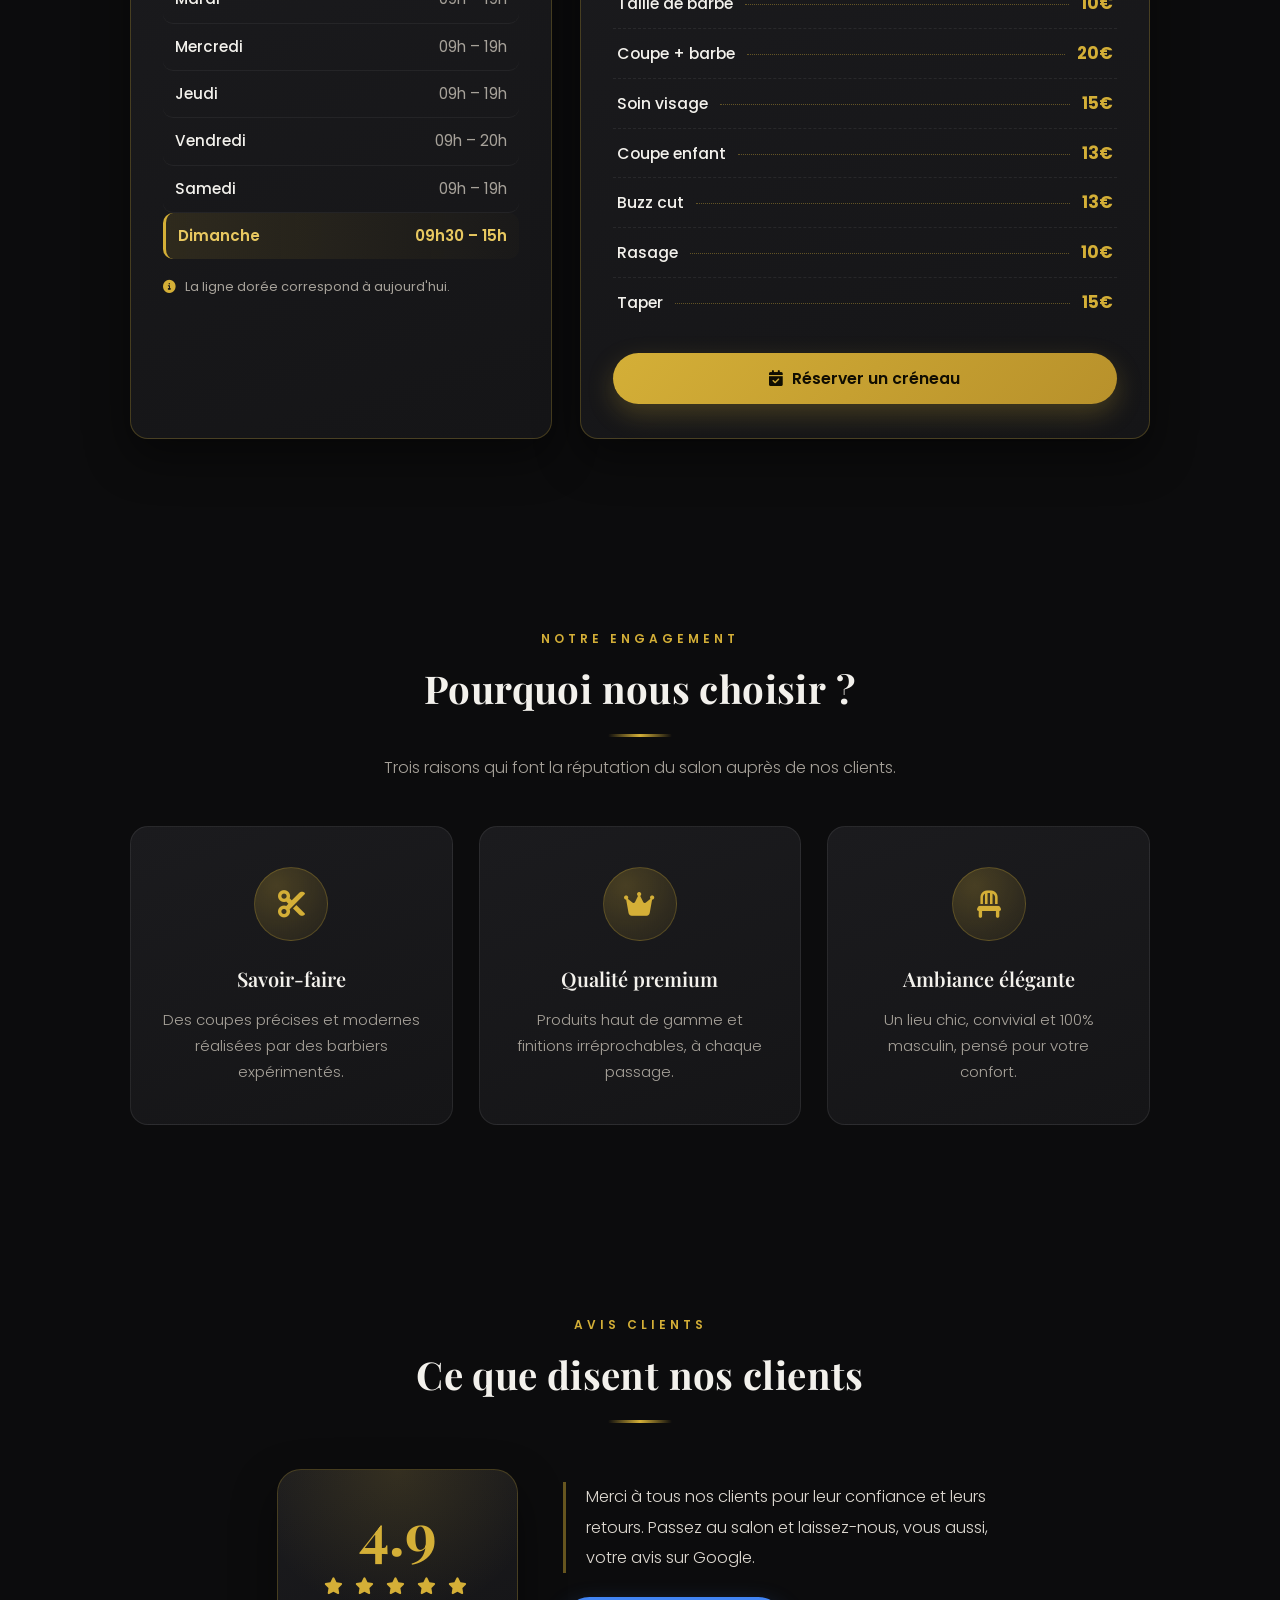
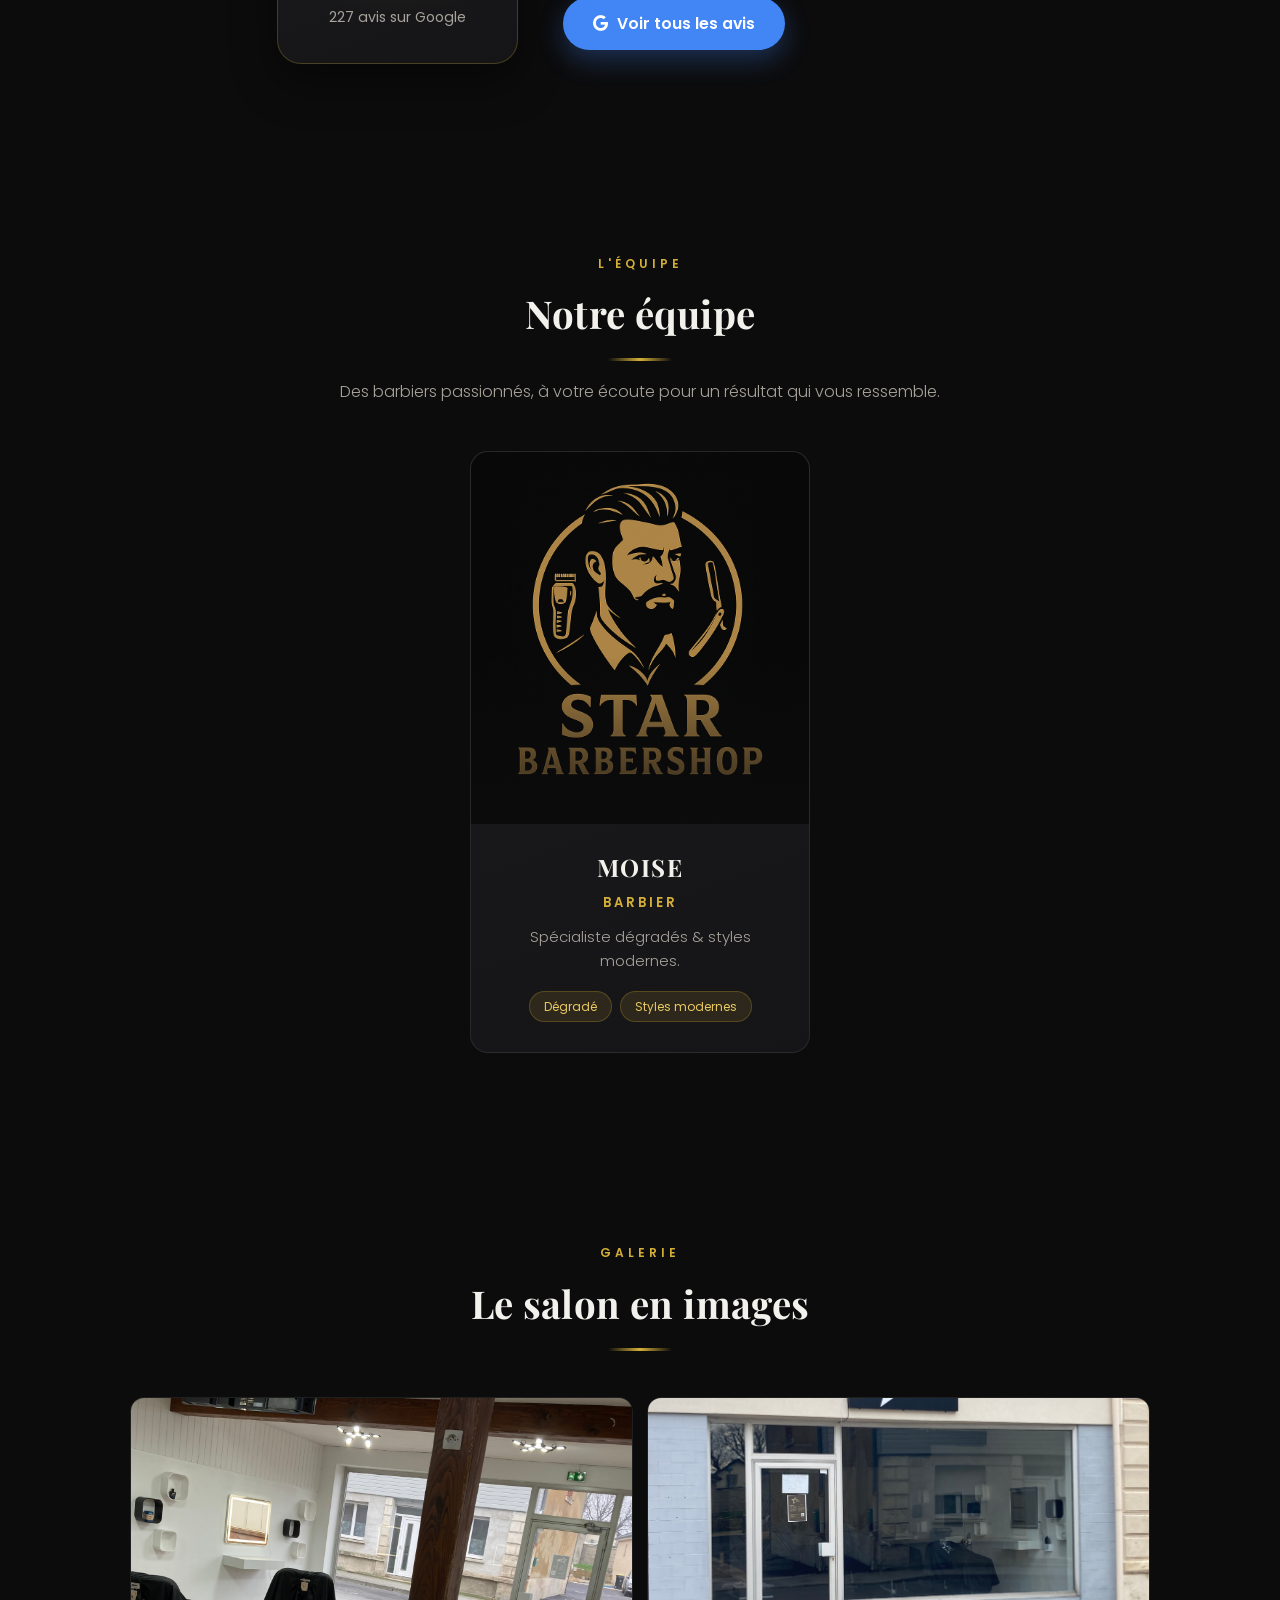
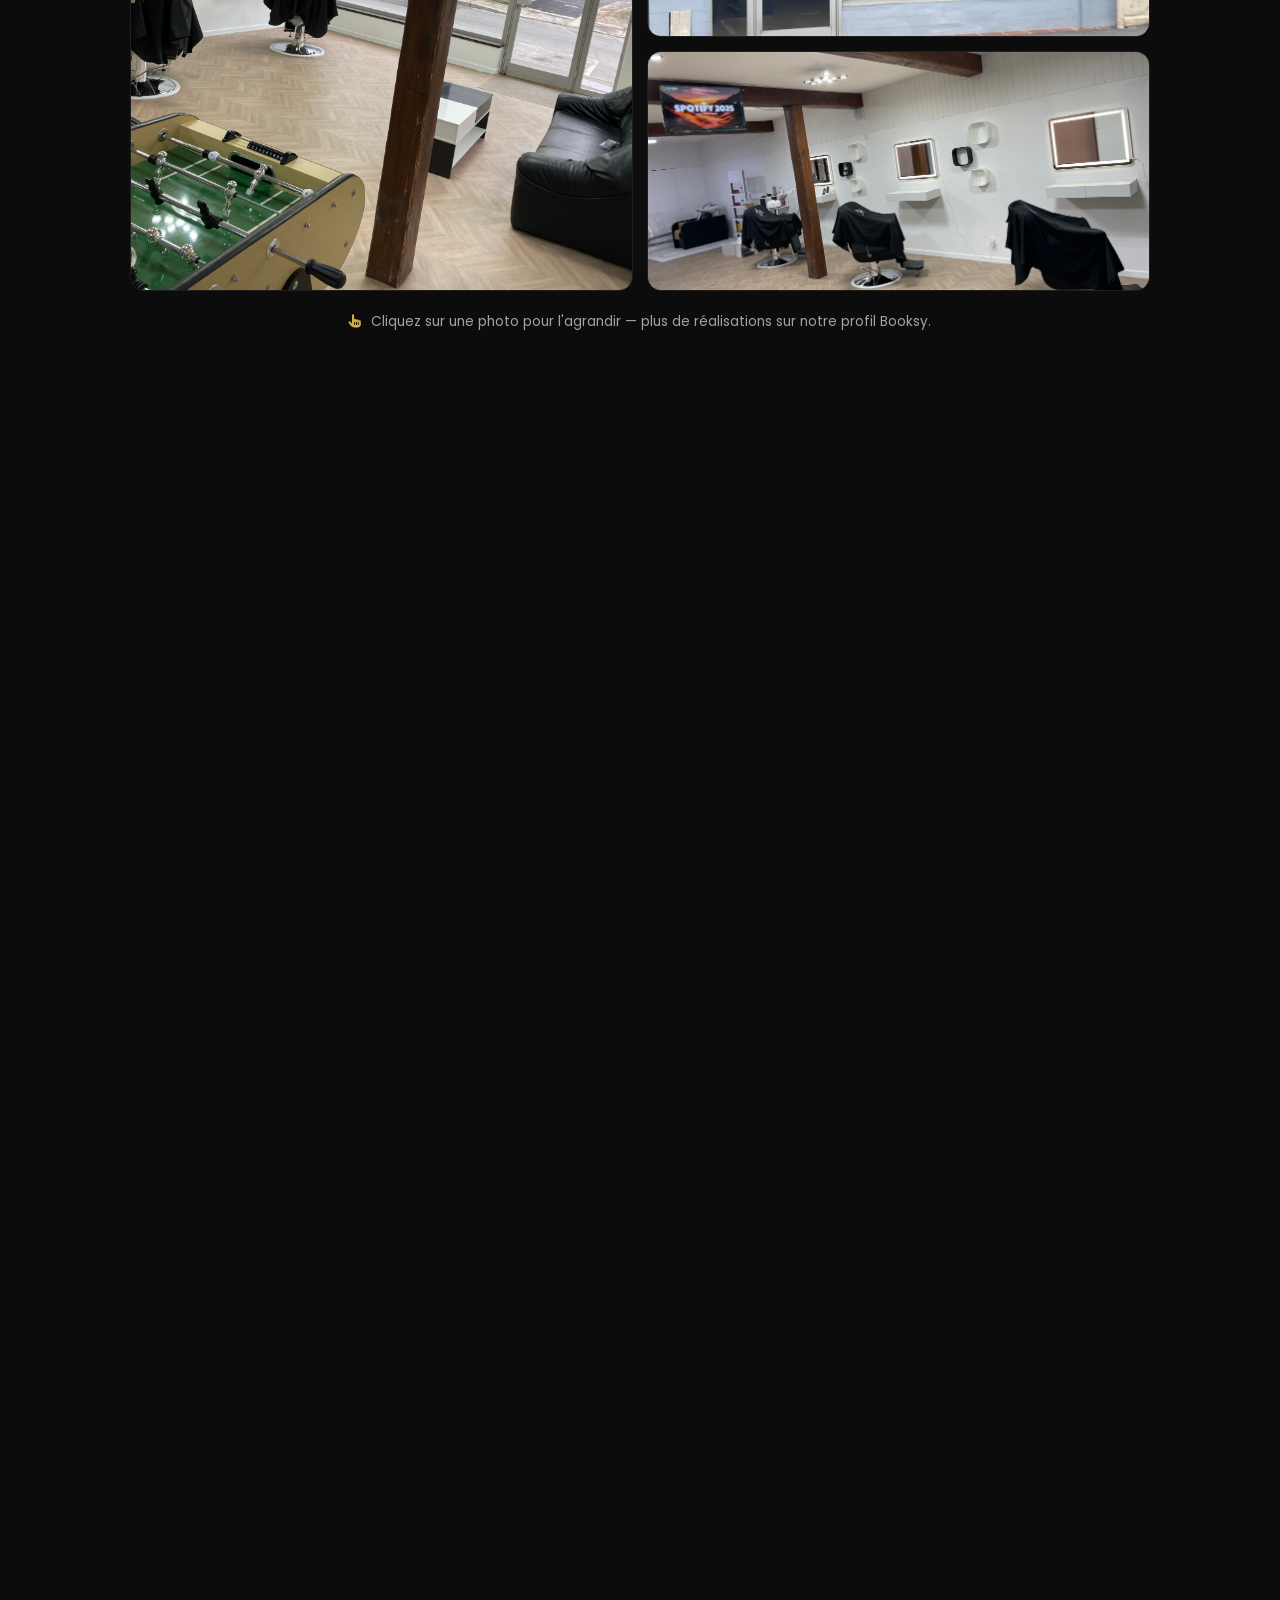
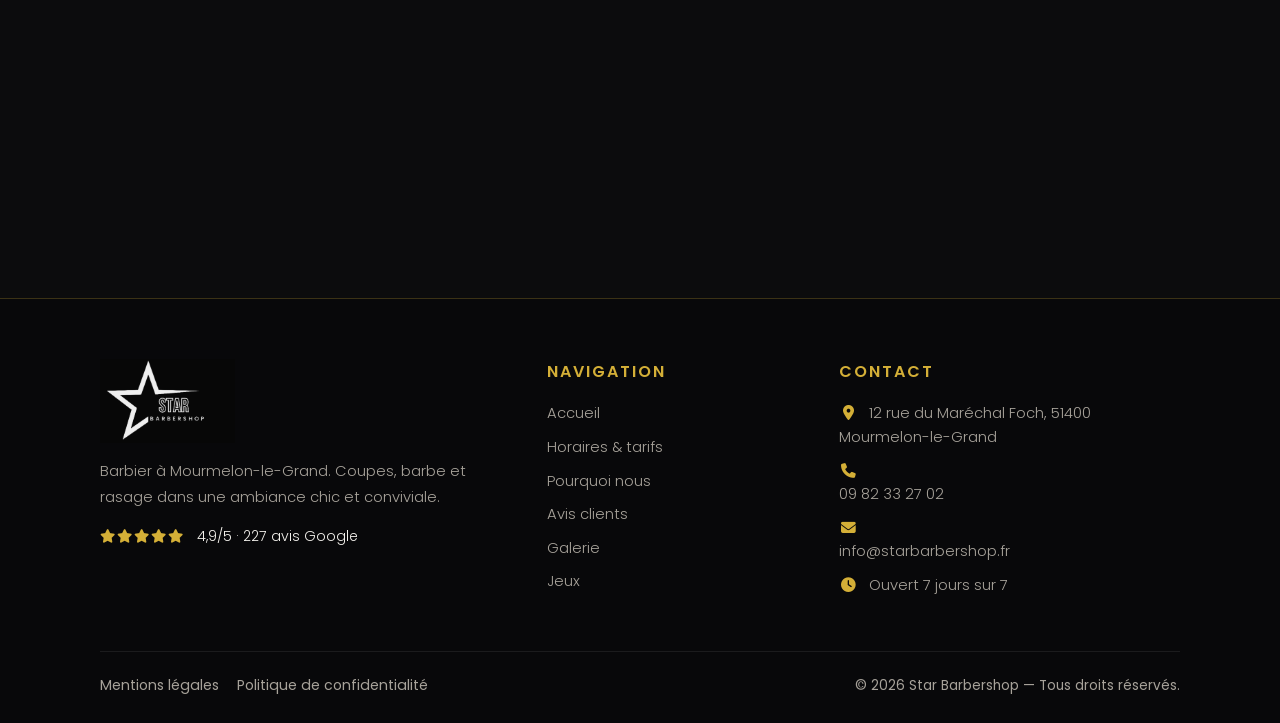
==== commit 68a5d0a4: "Refondre la vitrine : thème noir et or, pages légales et pied de page dynamique Passe la page d'accu" ====
--- a/index.html
+++ b/index.html
@@ -8,6 +8,7 @@
   <!-- SEO -->
   <meta name="description" content="Star Barbershop à Mourmelon-le-Grand : coupes, tailles de barbe et rasage par des barbiers expérimentés. Note 4,9/5 sur Google (227 avis). Réservez en ligne via Booksy.">
   <link rel="canonical" href="https://www.starbarbershop.fr/">
+  <meta name="theme-color" content="#0c0c0d">
 
   <!-- Open Graph (aperçu de partage) -->
   <meta property="og:title" content="Star Barbershop — Barbier à Mourmelon-le-Grand">
@@ -25,12 +26,14 @@
   <link rel="icon" href="favicon.ico?v=2" sizes="any">
   <link rel="apple-touch-icon" href="apple-touch-icon.png?v=2">
 
-  <!-- Google Fonts pour un style moderne -->
-  <link href="https://fonts.googleapis.com/css2?family=Roboto:wght@400;700&display=swap" rel="stylesheet">
-  
+  <!-- Typographie : Playfair Display pour les titres, Poppins pour le texte -->
+  <link rel="preconnect" href="https://fonts.googleapis.com">
+  <link rel="preconnect" href="https://fonts.gstatic.com" crossorigin>
+  <link href="https://fonts.googleapis.com/css2?family=Playfair+Display:wght@600;700&family=Poppins:wght@300;400;500;600;700&display=swap" rel="stylesheet">
+
   <!-- Font Awesome pour les icônes -->
   <link rel="stylesheet" href="https://cdnjs.cloudflare.com/ajax/libs/font-awesome/6.5.0/css/all.min.css" />
-  
+
   <link rel="stylesheet" href="style.css" />
 
   <!-- Données structurées Schema.org (référencement local) -->
@@ -76,46 +79,88 @@
 </head>
 <body>
 
-<header class="header">
-  <img src="image/logo.png" alt="Star Barbershop" class="logo">
-
-  <div class="burger" id="burger">☰</div>
-
-<nav id="menu">
-  <a href="#accueil"><i class="fa-solid fa-house"></i> Accueil</a>
-  <a href="#infos"><i class="fa-solid fa-clock"></i> Horaires & Tarifs</a>
-  <a href="#why"><i class="fa-solid fa-star"></i> Pourquoi nous </a>
-  <a href="#avis"><i class="fa-solid fa-comment-dots"></i> Avis</a>
-  <a href="#equipe"><i class="fa-solid fa-user"></i> Équipe</a>
-  <a href="#galerie"><i class="fa-solid fa-images"></i> Galerie</a>
-  <a href="jeux.html"><i class="fa-solid fa-gamepad"></i> Jeux</a>
-  <a href="#reservation"><i class="fa-solid fa-calendar-check"></i> Réservation</a>
-  <a href="#contact"><i class="fa-solid fa-envelope"></i> Contact</a>
- </nav>
-
+<header class="header" id="header">
+  <a href="#accueil" class="brand" aria-label="Star Barbershop — accueil">
+    <img src="image/logo.png" alt="Star Barbershop" class="logo">
+  </a>
+
+  <div class="burger" id="burger" role="button" tabindex="0" aria-label="Ouvrir le menu" aria-expanded="false">☰</div>
+
+  <nav id="menu">
+    <a href="#accueil"><i class="fa-solid fa-house"></i> Accueil</a>
+    <a href="#infos"><i class="fa-solid fa-clock"></i> Horaires &amp; Tarifs</a>
+    <a href="#why"><i class="fa-solid fa-star"></i> Pourquoi nous</a>
+    <a href="#avis"><i class="fa-solid fa-comment-dots"></i> Avis</a>
+    <a href="#equipe"><i class="fa-solid fa-user"></i> Équipe</a>
+    <a href="#galerie"><i class="fa-solid fa-images"></i> Galerie</a>
+    <a href="jeux.html"><i class="fa-solid fa-gamepad"></i> Jeux</a>
+    <a href="#contact"><i class="fa-solid fa-envelope"></i> Contact</a>
+    <a href="#reservation" class="nav-cta"><i class="fa-solid fa-calendar-check"></i> Réserver</a>
+  </nav>
 </header>
 
 <!-- HERO -->
 <section id="accueil" class="hero">
-  <p class="hero-trust"><i class="fa-solid fa-star"></i> 4,9/5 sur Google · 227 avis</p>
-  <h1>Bienvenue chez <span>Star Barbershop</span></h1>
-  <p>Un lieu convivial où tradition et modernité se rencontrent.</p>
-  
-  <!-- BOUTON BOOKSY -->
-  <a href="https://booksy.com/fr-fr/65816_star-barbershop_barbier_93877_mourmelon-le-grand#ba_s=vl_1" 
-     target="_blank" class="btn">
-    <i class="fa-solid fa-calendar-check"></i> Réserver via Booksy
-  </a>
+  <div class="hero-content">
+    <div class="hero-badges">
+      <span class="hero-badge"><i class="fa-solid fa-star"></i> 4,9/5 sur Google · 227 avis</span>
+      <span class="hero-badge hero-status" id="open-status"><i class="fa-solid fa-circle"></i> Ouvert 7j/7</span>
+    </div>
+
+    <p class="eyebrow">Barbier à Mourmelon-le-Grand</p>
+    <h1>Bienvenue chez <span>Star Barbershop</span></h1>
+    <p class="hero-sub">Un lieu convivial où tradition et modernité se rencontrent. Coupes, barbe et rasage soignés, dans une ambiance chic et masculine.</p>
+
+    <div class="hero-actions">
+      <a href="https://booksy.com/fr-fr/65816_star-barbershop_barbier_93877_mourmelon-le-grand#ba_s=vl_1"
+         target="_blank" rel="noopener" class="btn">
+        <i class="fa-solid fa-calendar-check"></i> Réserver via Booksy
+      </a>
+      <a href="#infos" class="btn btn-ghost">
+        <i class="fa-solid fa-tag"></i> Voir les tarifs
+      </a>
+    </div>
+
+    <div class="hero-meta">
+      <span><i class="fa-solid fa-location-dot"></i> 12 rue du Maréchal Foch, 51400 Mourmelon-le-Grand</span>
+      <span><i class="fa-solid fa-phone"></i> <a href="tel:+33982332702">09 82 33 27 02</a></span>
+    </div>
+  </div>
+</section>
+
+<!-- CHIFFRES CLÉS -->
+<section class="stats" aria-label="Chiffres clés">
+  <div class="stats-grid">
+    <div class="stat">
+      <span class="stat-num">4,9<i class="fa-solid fa-star"></i></span>
+      <span class="stat-label">Note Google</span>
+    </div>
+    <div class="stat">
+      <span class="stat-num">227</span>
+      <span class="stat-label">Avis clients</span>
+    </div>
+    <div class="stat">
+      <span class="stat-num">7j/7</span>
+      <span class="stat-label">Ouvert toute la semaine</span>
+    </div>
+    <div class="stat">
+      <span class="stat-num">8</span>
+      <span class="stat-label">Prestations au menu</span>
+    </div>
+  </div>
 </section>
 
 <!-- HORAIRES + TARIFS -->
 <section id="infos" class="infos">
   <span class="eyebrow">Infos pratiques</span>
+  <h2>Horaires &amp; tarifs</h2>
+  <p class="section-intro">Transparent et sans surprise : voici nos horaires d'ouverture et le tarif de chacune de nos prestations.</p>
+
   <div class="infos-container">
 
     <div class="infos-box">
-      <h2>Horaires</h2>
-      <ul>
+      <h3><i class="fa-solid fa-clock"></i> Horaires</h3>
+      <ul class="hours-list">
         <li><span>Lundi</span><span>11h30 – 19h</span></li>
         <li><span>Mardi</span><span>09h – 19h</span></li>
         <li><span>Mercredi</span><span>09h – 19h</span></li>
@@ -124,20 +169,25 @@
         <li><span>Samedi</span><span>09h – 19h</span></li>
         <li><span>Dimanche</span><span>09h30 – 15h</span></li>
       </ul>
+      <p class="box-note"><i class="fa-solid fa-circle-info"></i> La ligne dorée correspond à aujourd'hui.</p>
     </div>
 
     <div class="infos-box">
-      <h2>Tarifs</h2>
-      <ul>
-        <li><span>✂️ Coupe</span><span>15€</span></li>
-        <li><span>🧔 Taille de barbe</span><span>10€</span></li>
-        <li><span>💈 Coupe + barbe</span><span>20€</span></li>
-        <li><span>💆 Soin visage</span><span>15€</span></li>
-        <li><span>✂️ Coupe Enfant</span><span>13€</span></li>
-        <li><span>💈 Buzz Cut</span><span>13€</span></li>
-        <li><span>🧔 Rasage</span><span>10€</span></li>
-        <li><span>💈 Taper</span><span>15€</span></li>
+      <h3><i class="fa-solid fa-scissors"></i> Nos prestations</h3>
+      <ul class="price-list">
+        <li><span class="svc">Coupe</span><span class="lead"></span><span class="price">15€</span></li>
+        <li><span class="svc">Taille de barbe</span><span class="lead"></span><span class="price">10€</span></li>
+        <li><span class="svc">Coupe + barbe</span><span class="lead"></span><span class="price">20€</span></li>
+        <li><span class="svc">Soin visage</span><span class="lead"></span><span class="price">15€</span></li>
+        <li><span class="svc">Coupe enfant</span><span class="lead"></span><span class="price">13€</span></li>
+        <li><span class="svc">Buzz cut</span><span class="lead"></span><span class="price">13€</span></li>
+        <li><span class="svc">Rasage</span><span class="lead"></span><span class="price">10€</span></li>
+        <li><span class="svc">Taper</span><span class="lead"></span><span class="price">15€</span></li>
       </ul>
+      <a href="https://booksy.com/fr-fr/65816_star-barbershop_barbier_93877_mourmelon-le-grand#ba_s=vl_1"
+         target="_blank" rel="noopener" class="btn box-cta">
+        <i class="fa-solid fa-calendar-check"></i> Réserver un créneau
+      </a>
     </div>
 
   </div>
@@ -146,25 +196,26 @@
 <!-- POURQUOI NOUS -->
 <section id="why" class="why">
   <span class="eyebrow">Notre engagement</span>
-  <h2>Pourquoi nous choisir ?</h2>
+  <h2>Pourquoi nous choisir&nbsp;?</h2>
+  <p class="section-intro">Trois raisons qui font la réputation du salon auprès de nos clients.</p>
 
   <div class="why-grid">
     <div class="why-box">
-      <i class="fa-solid fa-scissors"></i>
+      <div class="why-icon"><i class="fa-solid fa-scissors"></i></div>
       <h3>Savoir-faire</h3>
       <p>Des coupes précises et modernes réalisées par des barbiers expérimentés.</p>
     </div>
 
     <div class="why-box">
-      <i class="fa-solid fa-star"></i>
+      <div class="why-icon"><i class="fa-solid fa-crown"></i></div>
       <h3>Qualité premium</h3>
-      <p>Produits haut de gamme et finitions irréprochables.</p>
+      <p>Produits haut de gamme et finitions irréprochables, à chaque passage.</p>
     </div>
 
     <div class="why-box">
-      <i class="fa-solid fa-crown"></i>
+      <div class="why-icon"><i class="fa-solid fa-chair"></i></div>
       <h3>Ambiance élégante</h3>
-      <p>Un lieu chic, convivial et 100% masculin.</p>
+      <p>Un lieu chic, convivial et 100% masculin, pensé pour votre confort.</p>
     </div>
   </div>
 </section>
@@ -186,33 +237,46 @@
       </div>
       <p class="rating-count">227 avis sur Google</p>
     </div>
-    <p class="avis-text">Merci à tous nos clients pour leur confiance et leurs retours. Passez au salon et laissez-nous, vous aussi, votre avis sur Google.</p>
-  </div>
-
-  <a href="https://www.google.com/maps/search/?api=1&query=Star+Barbershop+12+Rue+du+Mar%C3%A9chal+Foch+Mourmelon-le-Grand" 
-     target="_blank" 
-     class="btn google-btn">
-    <i class="fa-brands fa-google"></i> Voir tous les avis
-  </a>
+    <div class="avis-body">
+      <p class="avis-text">Merci à tous nos clients pour leur confiance et leurs retours. Passez au salon et laissez-nous, vous aussi, votre avis sur Google.</p>
+      <a href="https://www.google.com/maps/search/?api=1&query=Star+Barbershop+12+Rue+du+Mar%C3%A9chal+Foch+Mourmelon-le-Grand"
+         target="_blank" rel="noopener"
+         class="btn google-btn">
+        <i class="fa-brands fa-google"></i> Voir tous les avis
+      </a>
+    </div>
+  </div>
 </section>
 
 <!-- ÉQUIPE -->
-<section id="equipe">
+<section id="equipe" class="equipe">
   <span class="eyebrow">L'équipe</span>
-  <h2>Notre Équipe</h2>
+  <h2>Notre équipe</h2>
+  <p class="section-intro">Des barbiers passionnés, à votre écoute pour un résultat qui vous ressemble.</p>
+
   <div class="team">
     <div class="member">
-      <img src="image/barber1.jpg" alt="Moise, barbier chez Star Barbershop, spécialiste dégradés et styles modernes">
-      <h3>MOISE</h3>
-      <p>Spécialiste dégradés & styles modernes.</p>
+      <div class="member-photo">
+        <img src="image/barber1.jpg" alt="Moise, barbier chez Star Barbershop, spécialiste dégradés et styles modernes">
+      </div>
+      <div class="member-info">
+        <h3>Moise</h3>
+        <p class="member-role">Barbier</p>
+        <p>Spécialiste dégradés &amp; styles modernes.</p>
+        <div class="member-tags">
+          <span>Dégradé</span>
+          <span>Styles modernes</span>
+        </div>
+      </div>
     </div>
   </div>
 </section>
 
 <!-- GALERIE -->
-<section id="galerie">
+<section id="galerie" class="galerie">
   <span class="eyebrow">Galerie</span>
-  <h2>Galerie</h2>
+  <h2>Le salon en images</h2>
+
   <div class="gallery">
     <img src="image/Salon1.JPEG" alt="Intérieur du salon Star Barbershop - vue 1" loading="lazy">
     <img src="image/Salon2.JPEG" alt="Intérieur du salon Star Barbershop - vue 2" loading="lazy">
@@ -221,45 +285,72 @@
          puis ajoute une ligne ici, sur ce modèle :
          <img src="image/Booksy1.jpg" alt="Description de la coupe/réalisation" loading="lazy"> -->
   </div>
-  <p class="gallery-note">D'autres réalisations sont à découvrir sur notre profil Booksy.</p>
+  <p class="gallery-note"><i class="fa-solid fa-hand-pointer"></i> Cliquez sur une photo pour l'agrandir — plus de réalisations sur notre profil Booksy.</p>
 </section>
 
 <!-- RÉSERVATION -->
-<section id="reservation">
-  <span class="eyebrow">Réservation</span>
-  <h2>Réserver un créneau</h2>
-
-  <!-- Emplacement du widget de réservation Booksy intégré à la page.
-       Pour l'activer : va dans ton compte Booksy Business > Réglages > Réservation en ligne
-       > "Votre site web", copie le code fourni (unique à ton salon), et colle-le
-       à la place de ce commentaire. Le bouton ci-dessous reste en secours. -->
-
-  <p style="text-align:center; margin-bottom:20px;">
-    <a href="https://booksy.com/fr-fr/65816_star-barbershop_barbier_93877_mourmelon-le-grand#ba_s=vl_1" 
-       target="_blank" class="btn">
-      <i class="fa-solid fa-calendar-check"></i> Réserver via Booksy
+<section id="reservation" class="cta-band">
+  <div class="cta-inner">
+    <span class="eyebrow">Réservation</span>
+    <h2>Réservez votre créneau</h2>
+    <p>En quelques clics sur Booksy, choisissez votre barbier et votre horaire. Vous pouvez aussi nous appeler directement.</p>
+
+    <!-- Emplacement du widget de réservation Booksy intégré à la page.
+         Pour l'activer : va dans ton compte Booksy Business > Réglages > Réservation en ligne
+         > "Votre site web", copie le code fourni (unique à ton salon), et colle-le
+         à la place de ce commentaire. Les boutons ci-dessous restent en secours. -->
+
+    <div class="cta-actions">
+      <a href="https://booksy.com/fr-fr/65816_star-barbershop_barbier_93877_mourmelon-le-grand#ba_s=vl_1"
+         target="_blank" rel="noopener" class="btn">
+        <i class="fa-solid fa-calendar-check"></i> Réserver via Booksy
+      </a>
+      <a href="tel:+33982332702" class="btn btn-ghost">
+        <i class="fa-solid fa-phone"></i> 09 82 33 27 02
+      </a>
+    </div>
+  </div>
+</section>
+
+<!-- CONTACT -->
+<section id="contact" class="contact">
+  <span class="eyebrow">Contact</span>
+  <h2>Contact &amp; localisation</h2>
+  <p class="section-intro">Nous vous accueillons au cœur de Mourmelon-le-Grand, à deux pas de la base militaire.</p>
+
+  <div class="contact-grid">
+    <a class="contact-card" href="https://www.google.com/maps/search/?api=1&query=Star+Barbershop+12+Rue+du+Mar%C3%A9chal+Foch+Mourmelon-le-Grand" target="_blank" rel="noopener">
+      <div class="contact-icon"><i class="fa-solid fa-location-dot"></i></div>
+      <h3>Adresse</h3>
+      <p>12 rue du Maréchal Foch<br>51400 Mourmelon-le-Grand</p>
+      <span class="contact-link">Voir sur la carte <i class="fa-solid fa-arrow-right"></i></span>
     </a>
-  </p>
-</section>
-
-<!-- CONTACT -->
-<section id="contact">
-  <span class="eyebrow">Contact</span>
-  <h2>Contact & Localisation</h2>
-  <p>📍12 Rue du Maréchal Foch, 51400, Mourmelon-le-Grand</p>
-  <p>📞 09 82 33 27 02</p>
-  <p>✉️ info@starbarbershop.fr</p>
+
+    <a class="contact-card" href="tel:+33982332702">
+      <div class="contact-icon"><i class="fa-solid fa-phone"></i></div>
+      <h3>Téléphone</h3>
+      <p>09 82 33 27 02</p>
+      <span class="contact-link">Appeler le salon <i class="fa-solid fa-arrow-right"></i></span>
+    </a>
+
+    <a class="contact-card" href="mailto:info@starbarbershop.fr">
+      <div class="contact-icon"><i class="fa-solid fa-envelope"></i></div>
+      <h3>E-mail</h3>
+      <p>info@starbarbershop.fr</p>
+      <span class="contact-link">Écrire un message <i class="fa-solid fa-arrow-right"></i></span>
+    </a>
+  </div>
 
   <div class="map-container">
     <div id="map-placeholder" class="map-placeholder">
-      <p>La carte Google Maps nécessite votre consentement (elle dépose des cookies tiers). Consultez notre <a href="politique-de-confidentialite.html" style="color:#d4af37;">politique de confidentialité</a>.</p>
-      <button id="load-map-btn" class="btn">Afficher la carte</button>
+      <p>La carte Google Maps nécessite votre consentement (elle dépose des cookies tiers). Consultez notre <a href="politique-de-confidentialite.html">politique de confidentialité</a>.</p>
+      <button id="load-map-btn" class="btn"><i class="fa-solid fa-map-location-dot"></i> Afficher la carte</button>
     </div>
     <iframe
       id="gmap-iframe"
       data-src="https://www.google.com/maps/embed?pb=!1m18!1m12!1m3!1d2625.9782577027173!2d4.331187715674146!3d49.19836187933301!2m3!1f0!2f0!3f0!3m2!1i1024!2i768!4f13.1!3m3!1m2!1s0x47e5d7b62d051d95%3A0xfbd89a15d2e07f0f!2s12%20Rue%20du%20Mar%C3%A9chal%20Foch%2C%2051400%20Mourmelon-le-Grand!5e0!3m2!1sfr!2sfr!4v1702212961234!5m2!1sfr!2sfr"
       width="100%"
-      height="250"
+      height="300"
       style="display:none;"
       allowfullscreen=""
       loading="lazy"
@@ -269,14 +360,44 @@
 </section>
 
 <footer>
-  <div class="footer-legal">
-    <h3>Informations légales</h3>
-    <div class="footer-legal-links">
-      <a href="mentions-legales.html">Mentions légales</a>
-      <a href="politique-de-confidentialite.html">Politique de confidentialité</a>
-    </div>
-  </div>
-  <p>© 2025 Star Barbershop - Tous droits réservés.</p>
+  <div class="footer-grid">
+    <div class="footer-brand">
+      <img src="image/logo.png" alt="Star Barbershop" class="footer-logo">
+      <p>Barbier à Mourmelon-le-Grand. Coupes, barbe et rasage dans une ambiance chic et conviviale.</p>
+      <p class="footer-rating">
+        <span class="stars" aria-hidden="true"><i class="fa-solid fa-star"></i><i class="fa-solid fa-star"></i><i class="fa-solid fa-star"></i><i class="fa-solid fa-star"></i><i class="fa-solid fa-star"></i></span>
+        4,9/5 · 227 avis Google
+      </p>
+    </div>
+
+    <div class="footer-col">
+      <h3>Navigation</h3>
+      <a href="#accueil">Accueil</a>
+      <a href="#infos">Horaires &amp; tarifs</a>
+      <a href="#why">Pourquoi nous</a>
+      <a href="#avis">Avis clients</a>
+      <a href="#galerie">Galerie</a>
+      <a href="jeux.html">Jeux</a>
+    </div>
+
+    <div class="footer-col">
+      <h3>Contact</h3>
+      <p><i class="fa-solid fa-location-dot"></i> 12 rue du Maréchal Foch, 51400 Mourmelon-le-Grand</p>
+      <p><i class="fa-solid fa-phone"></i> <a href="tel:+33982332702">09 82 33 27 02</a></p>
+      <p><i class="fa-solid fa-envelope"></i> <a href="mailto:info@starbarbershop.fr">info@starbarbershop.fr</a></p>
+      <p><i class="fa-solid fa-clock"></i> Ouvert 7 jours sur 7</p>
+    </div>
+  </div>
+
+  <div class="footer-bottom">
+    <div class="footer-legal">
+      <div class="footer-legal-links">
+        <a href="mentions-legales.html">Mentions légales</a>
+        <a href="politique-de-confidentialite.html">Politique de confidentialité</a>
+      </div>
+    </div>
+    <p>© <span id="year">2026</span> Star Barbershop — Tous droits réservés.</p>
+  </div>
 </footer>
 
 <!-- BANDEAU CONSENTEMENT COOKIES -->
--- a/style.css
+++ b/style.css
@@ -1,3 +1,27 @@
+/* =========================================================
+   STAR BARBERSHOP — Feuille de style principale
+   Thème : noir profond & or, Playfair Display + Poppins
+   ========================================================= */
+
+/* === JETONS DE DESIGN === */
+:root {
+  --bg: #0c0c0d;
+  --bg-deep: #08080a;
+  --card: #151517;
+  --card-2: #1b1b1e;
+  --gold: #d4af37;
+  --gold-bright: #e8c860;
+  --gold-12: rgba(212, 175, 55, 0.12);
+  --gold-25: rgba(212, 175, 55, 0.25);
+  --gold-45: rgba(212, 175, 55, 0.45);
+  --text: #f3f1ec;
+  --muted: #a7a29a;
+  --line: rgba(255, 255, 255, 0.08);
+  --header-h: 96px;
+  --radius: 18px;
+  --shadow: 0 18px 45px rgba(0, 0, 0, 0.45);
+}
+
 /* === RESET & BASE === */
 * {
   margin: 0;
@@ -5,202 +29,417 @@
   box-sizing: border-box;
 }
 
+html {
+  scroll-behavior: smooth;
+  /* seul décalage d'ancrage : ne PAS cumuler avec un scroll-margin sur les sections */
+  scroll-padding-top: calc(var(--header-h) + 56px);
+}
+
 body {
   font-family: 'Poppins', sans-serif;
-  background-color: #111;
-  color: #f5f5f5;
-  padding-top: 180px; /* hauteur du header + espace */
+  background-color: var(--bg);
+  color: var(--text);
+  padding-top: var(--header-h);
   overflow-x: hidden;
-}
-
-html {
-  scroll-behavior: smooth; /* défilement fluide */
-  scroll-padding-top: 180px; /* espace au-dessus des sections pour header fixe */
+  line-height: 1.6;
+  -webkit-font-smoothing: antialiased;
+}
+
+img {
+  max-width: 100%;
+  display: block;
+}
+
+a {
+  color: inherit;
+}
+
+::selection {
+  background: var(--gold);
+  color: #000;
 }
 
 /* === TITRES === */
+h1, h2, h3 {
+  font-family: 'Playfair Display', serif;
+}
+
 h1, h2 {
-  font-family: 'Playfair Display', serif;
   text-align: center;
+}
+
+h2 {
+  font-size: clamp(1.7rem, 3.4vw, 2.4rem);
+  font-weight: 700;
+  letter-spacing: 0.01em;
 }
 
 h2::after {
   content: "";
-  width: 60px;
+  width: 64px;
   height: 3px;
-  background: #d4af37;
+  background: linear-gradient(90deg, transparent, var(--gold), transparent);
   display: block;
-  margin: 10px auto;
+  margin: 14px auto 0;
+  border-radius: 3px;
 }
 
 .eyebrow {
   display: block;
   text-align: center;
-  color: #d4af37;
+  color: var(--gold);
   text-transform: uppercase;
-  letter-spacing: 3px;
-  font-size: 0.8rem;
+  letter-spacing: 4px;
+  font-size: 0.75rem;
   font-weight: 600;
-  margin-bottom: 8px;
+  margin-bottom: 10px;
+}
+
+.section-intro {
+  text-align: center;
+  color: var(--muted);
+  max-width: 620px;
+  margin: 18px auto 0;
+  font-size: 1rem;
+  font-weight: 300;
 }
 
 /* === HEADER === */
 header, .header {
   position: fixed;
-  width: 100%;
   top: 0;
-  background: linear-gradient(90deg, rgba(0,0,0,0.95), rgba(20,20,20,0.85));
+  left: 0;
+  width: 100%;
+  height: var(--header-h);
   display: flex;
   justify-content: space-between;
   align-items: center;
-  padding: 20px 50px;
-  box-shadow: 0 4px 15px rgba(0,0,0,0.5);
-  border-bottom: 2px solid #d4af37; /* touche dorée subtile */
+  gap: 20px;
+  padding: 0 40px;
+  background: rgba(10, 10, 11, 0.82);
+  backdrop-filter: blur(14px);
+  -webkit-backdrop-filter: blur(14px);
+  border-bottom: 1px solid var(--gold-25);
   z-index: 1000;
-  backdrop-filter: blur(5px); /* effet glass */
-}
-
-header::after {
+  transition: background 0.35s ease, box-shadow 0.35s ease;
+}
+
+.header.scrolled {
+  background: rgba(8, 8, 10, 0.96);
+  box-shadow: 0 14px 35px rgba(0, 0, 0, 0.55);
+}
+
+.brand {
+  display: inline-flex;
+  align-items: center;
+  flex-shrink: 0;
+}
+
+.logo {
+  height: 68px;
+  width: auto;
+  transition: transform 0.3s ease, filter 0.3s ease;
+}
+
+.logo:hover {
+  transform: scale(1.03);
+  filter: drop-shadow(0 0 10px rgba(212, 175, 55, 0.55));
+}
+
+/* === NAVIGATION === */
+#menu {
+  display: flex;
+  align-items: center;
+  gap: 4px;
+}
+
+nav a {
+  position: relative;
+  display: inline-flex;
+  align-items: center;
+  gap: 6px;
+  color: var(--text);
+  text-decoration: none;
+  font-size: 0.87rem;
+  font-weight: 500;
+  letter-spacing: 0.01em;
+  padding: 8px 9px;
+  border-radius: 8px;
+  white-space: nowrap;
+  transition: color 0.25s ease, background 0.25s ease;
+}
+
+nav a i {
+  color: var(--gold);
+  font-size: 0.85em;
+  transition: transform 0.25s ease;
+}
+
+nav a::after {
   content: "";
-  display: block;
-  width: 100%;
-  height: 3px;
-  background: linear-gradient(to right, #d4af37, #fff, #d4af37);
-}
-
-.logo {
-  height: 160px;
-  transition: transform 0.3s ease, filter 0.3s ease;
-}
-
-.logo:hover {
-  transform: scale(1.05);
-  filter: drop-shadow(0 0 8px #d4af37);
-}
-
-nav a {
-  color: #f5f5f5;
-  margin: 0 15px;
-  text-decoration: none;
-  font-weight: 500;
-  transition: color 0.3s ease;
-}
-nav a i {
-  color: #d4af37;
-  font-size: 0.9em;
-}
-
-nav a:hover {
-  color: #d4af37;
-}
-nav a {
-  display: inline-flex;
-  align-items: center;
-  gap: 8px;                   /* espace icône ↔ texte */
+  position: absolute;
+  left: 9px;
+  right: 9px;
+  bottom: 3px;
+  height: 2px;
+  background: var(--gold);
+  transform: scaleX(0);
+  transform-origin: left;
+  transition: transform 0.25s ease;
+}
+
+nav a:hover,
+nav a.active {
+  color: var(--gold-bright);
+}
+
+nav a:hover::after,
+nav a.active::after {
+  transform: scaleX(1);
+}
+
+nav a:hover i {
+  transform: translateY(-1px);
+}
+
+nav a.nav-cta::after {
+  display: none;
+}
+
+nav a.nav-cta {
+  background: linear-gradient(135deg, var(--gold), #b8912b);
+  color: #100d02;
+  font-weight: 600;
+  padding: 10px 18px;
+  border-radius: 50px;
+  margin-left: 8px;
+  box-shadow: 0 8px 20px rgba(212, 175, 55, 0.28);
+}
+
+nav a.nav-cta i {
+  color: #100d02;
+}
+
+nav a.nav-cta:hover {
+  color: #100d02;
+  background: linear-gradient(135deg, var(--gold-bright), var(--gold));
+  transform: translateY(-1px);
+  box-shadow: 0 10px 24px rgba(212, 175, 55, 0.4);
 }
 
 nav a:focus-visible,
 .btn:focus-visible,
-.gallery img:focus-visible {
-  outline: 2px solid #d4af37;
+.gallery img:focus-visible,
+.burger:focus-visible,
+.contact-card:focus-visible {
+  outline: 2px solid var(--gold);
   outline-offset: 3px;
 }
 
-/* === HERO (avec parallaxe léger) === */
+/* === HERO === */
 .hero {
-  width: 100%;
-  height: 60vh; /* réduit la hauteur de la partie noire */
+  position: relative;
+  width: 100%;
+  min-height: calc(100vh - var(--header-h));
+  display: flex;
+  justify-content: center;
+  align-items: center;
   text-align: center;
-  padding: 60px 20px;
-  background: linear-gradient(rgba(0,0,0,0.6), rgba(0,0,0,0.6)),
-              url("image/hero.jpg") center/cover no-repeat fixed; /* parallaxe léger */
-  display: flex;
+  padding: 80px 20px 90px;
+  background:
+    linear-gradient(180deg, rgba(6, 6, 8, 0.82) 0%, rgba(6, 6, 8, 0.62) 45%, rgba(6, 6, 8, 0.9) 100%),
+    url("image/hero.jpg") center / cover no-repeat;
+  isolation: isolate;
+}
+
+.hero::after {
+  content: "";
+  position: absolute;
+  left: 0;
+  right: 0;
+  bottom: 0;
+  height: 120px;
+  background: linear-gradient(to top, var(--bg), transparent);
+  pointer-events: none;
+}
+
+.hero-content {
+  position: relative;
+  z-index: 1;
+  max-width: 820px;
+  display: flex;
+  flex-direction: column;
+  align-items: center;
+}
+
+.hero-badges {
+  display: flex;
+  flex-wrap: wrap;
   justify-content: center;
-  align-items: center;
-  flex-direction: column;
+  gap: 12px;
+  margin-bottom: 26px;
+}
+
+.hero-badge {
+  display: inline-flex;
+  align-items: center;
+  gap: 8px;
+  font-size: 0.85rem;
+  font-weight: 500;
+  color: var(--text);
+  background: rgba(15, 15, 17, 0.7);
+  border: 1px solid var(--gold-45);
+  padding: 8px 18px;
+  border-radius: 50px;
+  backdrop-filter: blur(6px);
+}
+
+.hero-badge i {
+  color: var(--gold);
+}
+
+.hero-status i {
+  font-size: 0.6em;
+}
+
+.hero-status.is-open i {
+  color: #5fd39a;
+}
+
+.hero-status.is-closed i {
+  color: #e0793f;
 }
 
 .hero h1 {
-  font-size: 2.8rem;
-  line-height: 1.2;
+  font-size: clamp(2.3rem, 5.4vw, 4rem);
+  line-height: 1.12;
+  font-weight: 700;
+  letter-spacing: 0.01em;
 }
 
 .hero h1 span {
-  color: #d4af37;
-}
-
-.hero p {
-  margin: 15px 0;
-  font-size: 1.2rem;
-}
-
-.hero-trust {
-  display: inline-flex;
-  align-items: center;
-  gap: 8px;
-  color: #d4af37;
-  font-weight: 600;
-  font-size: 0.95rem;
-  margin-bottom: 10px;
-}
-
-.hero-trust i {
-  font-size: 0.85em;
+  color: var(--gold);
+  display: inline-block;
+}
+
+.hero-sub {
+  color: #ddd8d0;
+  font-size: clamp(1rem, 1.6vw, 1.15rem);
+  font-weight: 300;
+  max-width: 640px;
+  margin: 20px auto 0;
+}
+
+.hero-actions {
+  display: flex;
+  flex-wrap: wrap;
+  justify-content: center;
+  gap: 16px;
+  margin-top: 34px;
+}
+
+.hero-meta {
+  display: flex;
+  flex-wrap: wrap;
+  justify-content: center;
+  gap: 12px 28px;
+  margin-top: 34px;
+  color: var(--muted);
+  font-size: 0.88rem;
+}
+
+.hero-meta i {
+  color: var(--gold);
+  margin-right: 6px;
+}
+
+.hero-meta a {
+  color: inherit;
+  text-decoration: none;
+  transition: color 0.25s ease;
+}
+
+.hero-meta a:hover {
+  color: var(--gold-bright);
 }
 
 /* === BOUTONS === */
 .btn {
-  background-color: #d4af37;
-  color: #000;
-  padding: 12px 25px;
+  background: linear-gradient(135deg, var(--gold), #b8912b);
+  color: #100d02;
+  padding: 14px 30px;
   border-radius: 50px;
   text-decoration: none;
-  font-weight: bold;
+  font-weight: 600;
+  font-size: 0.98rem;
   display: inline-flex;
   align-items: center;
-  gap: 8px;
-  transition: all 0.3s ease;
-  margin: auto;
+  justify-content: center;
+  gap: 9px;
+  transition: transform 0.25s ease, box-shadow 0.25s ease, background 0.25s ease;
   border: none;
   cursor: pointer;
   font-family: inherit;
-  font-size: 1rem;
+  box-shadow: 0 10px 26px rgba(212, 175, 55, 0.25);
 }
 
 .btn:hover {
-  transform: scale(1.05);
-  box-shadow: 0 6px 15px rgba(212, 175, 55, 0.5);
+  transform: translateY(-2px);
+  background: linear-gradient(135deg, var(--gold-bright), var(--gold));
+  box-shadow: 0 14px 32px rgba(212, 175, 55, 0.42);
+}
+
+.btn-ghost {
+  background: rgba(12, 12, 13, 0.55);
+  color: var(--text);
+  border: 1px solid var(--gold-45);
+  box-shadow: none;
+  backdrop-filter: blur(6px);
+}
+
+.btn-ghost:hover {
+  background: rgba(212, 175, 55, 0.14);
+  color: var(--gold-bright);
+  box-shadow: none;
 }
 
 .btn-outline {
   background-color: transparent;
-  color: #f5f5f5;
-  border: 2px solid #666;
+  color: var(--text);
+  border: 1px solid #555;
+  box-shadow: none;
 }
 
 .btn-outline:hover {
-  border-color: #d4af37;
+  border-color: var(--gold);
+  color: var(--gold-bright);
+  background: transparent;
   box-shadow: none;
   transform: none;
 }
 
 .google-btn {
-  background-color: #4285F4;
+  background: #4285F4;
   color: #fff;
+  box-shadow: 0 10px 26px rgba(66, 133, 244, 0.3);
+}
+
+.google-btn:hover {
+  background: #5a95f5;
+  box-shadow: 0 14px 32px rgba(66, 133, 244, 0.42);
 }
 
 /* === SECTIONS === */
 section {
   width: 100%;
-  padding: 60px 20px;
+  padding: 90px 20px;
   margin: auto;
   opacity: 0;
   transform: translateY(40px);
-  transition: all 0.8s ease;
+  transition: opacity 0.8s ease, transform 0.8s ease;
   display: flex;
   flex-direction: column;
   align-items: center;
-  scroll-margin-top: 180px; /* pour ancres */
 }
 
 section.visible {
@@ -208,223 +447,759 @@
   transform: translateY(0);
 }
 
-/* === INFOS BOX (Horaires et Tarifs) === */
-.infos, .why {
-  padding: 80px 20px;
+/* === BANDEAU CHIFFRES CLÉS === */
+.stats {
+  background: var(--bg-deep);
+  border-bottom: 1px solid var(--line);
+  padding: 46px 20px;
+}
+
+.stats-grid {
+  width: 100%;
+  max-width: 1000px;
+  display: grid;
+  grid-template-columns: repeat(4, 1fr);
+  gap: 26px;
+}
+
+.stat {
+  text-align: center;
+  position: relative;
+  padding: 6px 10px;
+}
+
+.stat + .stat::before {
+  content: "";
+  position: absolute;
+  left: -13px;
+  top: 15%;
+  height: 70%;
+  width: 1px;
+  background: linear-gradient(to bottom, transparent, var(--gold-45), transparent);
+}
+
+.stat-num {
+  display: block;
+  font-family: 'Playfair Display', serif;
+  font-size: clamp(1.8rem, 3vw, 2.5rem);
+  font-weight: 700;
+  color: var(--gold);
+  line-height: 1.1;
+}
+
+.stat-num i {
+  font-size: 0.55em;
+  vertical-align: super;
+}
+
+.stat-label {
+  display: block;
+  color: var(--muted);
+  font-size: 0.82rem;
+  text-transform: uppercase;
+  letter-spacing: 2px;
+  margin-top: 8px;
+}
+
+/* === INFOS (Horaires & Tarifs) === */
+.infos, .why, .avis, .equipe, .galerie, .contact {
+  padding: 95px 20px;
 }
 
 .infos-container {
   width: 100%;
+  max-width: 1020px;
+  display: grid;
+  grid-template-columns: minmax(280px, 0.85fr) minmax(320px, 1.15fr);
+  gap: 28px;
+  margin-top: 44px;
+}
+
+.infos-box {
+  background: linear-gradient(160deg, var(--card-2), var(--card));
+  padding: 34px 32px;
+  border-radius: var(--radius);
+  border: 1px solid var(--gold-25);
+  box-shadow: var(--shadow);
+  transition: transform 0.3s ease, border-color 0.3s ease, box-shadow 0.3s ease;
+}
+
+.infos-box:hover {
+  transform: translateY(-4px);
+  border-color: var(--gold-45);
+  box-shadow: 0 22px 50px rgba(0, 0, 0, 0.55);
+}
+
+.infos-box h3 {
+  display: flex;
+  align-items: center;
+  gap: 12px;
+  font-size: 1.35rem;
+  font-weight: 600;
+  margin-bottom: 22px;
+  padding-bottom: 16px;
+  border-bottom: 1px solid var(--line);
+}
+
+.infos-box h3 i {
+  width: 42px;
+  height: 42px;
+  display: inline-flex;
+  align-items: center;
+  justify-content: center;
+  border-radius: 50%;
+  background: var(--gold-12);
+  color: var(--gold);
+  font-size: 1rem;
+  border: 1px solid var(--gold-25);
+}
+
+.infos-box ul {
+  list-style: none;
+}
+
+/* Horaires */
+.hours-list li {
+  display: flex;
+  justify-content: space-between;
+  align-items: center;
+  gap: 14px;
+  padding: 11px 12px;
+  border-radius: 10px;
+  font-size: 0.95rem;
+  border-bottom: 1px solid rgba(255, 255, 255, 0.05);
+  transition: background 0.25s ease;
+}
+
+.hours-list li:last-child {
+  border-bottom: none;
+}
+
+.hours-list li span:first-child {
+  font-weight: 500;
+}
+
+.hours-list li span:last-child {
+  color: var(--muted);
+  font-variant-numeric: tabular-nums;
+}
+
+.hours-list li:hover {
+  background: rgba(255, 255, 255, 0.03);
+}
+
+.hours-list li.today {
+  background: linear-gradient(90deg, var(--gold-12), rgba(212, 175, 55, 0.02));
+  border-left: 3px solid var(--gold);
+  border-bottom-color: transparent;
+}
+
+.hours-list li.today span {
+  color: var(--gold-bright);
+  font-weight: 600;
+}
+
+.box-note {
+  margin-top: 18px;
+  font-size: 0.8rem;
+  color: var(--muted);
+}
+
+.box-note i {
+  color: var(--gold);
+  margin-right: 6px;
+}
+
+/* Tarifs — style carte de restaurant */
+.price-list li {
+  display: flex;
+  align-items: baseline;
+  padding: 11px 4px;
+  border-bottom: 1px dashed rgba(255, 255, 255, 0.07);
+  transition: padding-left 0.25s ease;
+}
+
+.price-list li:last-child {
+  border-bottom: none;
+}
+
+.price-list li:hover {
+  padding-left: 10px;
+}
+
+.price-list .svc {
+  font-weight: 500;
+  font-size: 0.98rem;
+}
+
+.price-list .lead {
+  flex: 1;
+  margin: 0 12px;
+  border-bottom: 1px dotted rgba(212, 175, 55, 0.4);
+  transform: translateY(-4px);
+  min-width: 20px;
+}
+
+.price-list .price {
+  color: var(--gold);
+  font-weight: 700;
+  font-size: 1.05rem;
+  font-variant-numeric: tabular-nums;
+}
+
+.box-cta {
+  width: 100%;
+  margin-top: 26px;
+  padding: 13px 20px;
+}
+
+/* === POURQUOI NOUS === */
+.why-grid {
+  display: grid;
+  grid-template-columns: repeat(3, 1fr);
+  gap: 26px;
+  width: 100%;
+  max-width: 1020px;
+  margin-top: 46px;
+}
+
+.why-box {
+  position: relative;
+  background: linear-gradient(160deg, var(--card-2), var(--card));
+  padding: 40px 30px;
+  border-radius: var(--radius);
+  text-align: center;
+  border: 1px solid var(--line);
+  overflow: hidden;
+  transition: transform 0.3s ease, border-color 0.3s ease, box-shadow 0.3s ease;
+}
+
+.why-box::before {
+  content: "";
+  position: absolute;
+  top: 0;
+  left: 0;
+  right: 0;
+  height: 3px;
+  background: linear-gradient(90deg, transparent, var(--gold), transparent);
+  opacity: 0;
+  transition: opacity 0.3s ease;
+}
+
+.why-box:hover {
+  transform: translateY(-6px);
+  border-color: var(--gold-25);
+  box-shadow: var(--shadow);
+}
+
+.why-box:hover::before {
+  opacity: 1;
+}
+
+.why-icon {
+  width: 74px;
+  height: 74px;
+  margin: 0 auto 22px;
+  display: flex;
+  align-items: center;
+  justify-content: center;
+  border-radius: 50%;
+  background: radial-gradient(circle at 30% 25%, rgba(212, 175, 55, 0.25), rgba(212, 175, 55, 0.06));
+  border: 1px solid var(--gold-25);
+  transition: transform 0.3s ease, box-shadow 0.3s ease;
+}
+
+.why-icon i {
+  font-size: 1.7rem;
+  color: var(--gold);
+}
+
+.why-box:hover .why-icon {
+  transform: scale(1.06);
+  box-shadow: 0 0 26px rgba(212, 175, 55, 0.25);
+}
+
+.why-box h3 {
+  font-size: 1.25rem;
+  font-weight: 600;
+  margin-bottom: 12px;
+}
+
+.why-box p {
+  color: var(--muted);
+  font-size: 0.94rem;
+  font-weight: 300;
+  line-height: 1.7;
+}
+
+/* === AVIS CLIENTS (Google) === */
+.avis-content {
+  display: flex;
+  flex-wrap: wrap;
+  justify-content: center;
+  align-items: center;
+  gap: 45px;
+  max-width: 900px;
+  margin-top: 46px;
+}
+
+.rating-circle {
+  display: flex;
+  flex-direction: column;
+  align-items: center;
+  background: linear-gradient(160deg, var(--card-2), var(--card));
+  border: 1px solid var(--gold-25);
+  border-radius: 24px;
+  padding: 34px 46px;
+  box-shadow: var(--shadow);
+  position: relative;
+  overflow: hidden;
+}
+
+.rating-circle::before {
+  content: "";
+  position: absolute;
+  inset: 0;
+  background: radial-gradient(circle at 50% 0%, rgba(212, 175, 55, 0.14), transparent 65%);
+  pointer-events: none;
+}
+
+.rating-number {
+  font-family: 'Playfair Display', serif;
+  font-size: 3.6rem;
+  font-weight: 700;
+  color: var(--gold);
+  line-height: 1;
+}
+
+.stars {
+  margin: 12px 0 6px;
+  color: var(--gold);
+  font-size: 1.05rem;
+  letter-spacing: 4px;
+}
+
+.rating-count {
+  color: var(--muted);
+  font-size: 0.88rem;
+}
+
+.avis-body {
+  flex: 1 1 300px;
+  max-width: 440px;
+  display: flex;
+  flex-direction: column;
+  align-items: flex-start;
+  gap: 24px;
+}
+
+.avis-text {
+  color: #ddd8d0;
+  line-height: 1.85;
+  font-weight: 300;
+  font-size: 1.02rem;
+  border-left: 3px solid var(--gold-45);
+  padding-left: 20px;
+}
+
+/* === ÉQUIPE === */
+.team {
   display: flex;
   justify-content: center;
   flex-wrap: wrap;
-  gap: 40px;
-}
-
-.infos-box {
-  flex: 0 1 300px;
-  background: #1c1c1c;
-  padding: 40px;
-  border-radius: 20px;
+  gap: 26px;
+  width: 100%;
+  margin-top: 46px;
+}
+
+.member {
+  flex: 0 1 340px;
+  background: linear-gradient(160deg, var(--card-2), var(--card));
+  border: 1px solid var(--line);
+  border-radius: var(--radius);
+  overflow: hidden;
+  transition: transform 0.3s ease, border-color 0.3s ease, box-shadow 0.3s ease;
+}
+
+.member:hover {
+  transform: translateY(-6px);
+  border-color: var(--gold-25);
+  box-shadow: var(--shadow);
+}
+
+.member-photo {
+  position: relative;
+  aspect-ratio: 4 / 4.4;
+  overflow: hidden;
+}
+
+.member-photo::after {
+  content: "";
+  position: absolute;
+  inset: 0;
+  background: linear-gradient(to top, rgba(12, 12, 13, 0.85), transparent 45%);
+}
+
+.member-photo img {
+  width: 100%;
+  height: 100%;
+  object-fit: cover;
+  transition: transform 0.5s ease;
+}
+
+.member:hover .member-photo img {
+  transform: scale(1.05);
+}
+
+.member-info {
+  padding: 24px 28px 30px;
   text-align: center;
-  border: 2px solid rgba(212,175,55,0.6);
-  box-shadow: 0 8px 20px rgba(212,175,55,0.3);
-  transition: transform 0.3s ease, box-shadow 0.3s ease;
-}
-
-.infos-box:hover {
-  transform: translateY(-5px);
-  box-shadow: 0 10px 25px rgba(212,175,55,0.5);
-}
-
-.infos-box li {
-  display: flex;
-  justify-content: space-between;
-  padding: 12px 0;
-  border-bottom: 1px solid #333;
-}
-
-/* === WHY BOX (Savoir-faire, Qualité, Ambiance) === */
-.why-grid {
+}
+
+.member-info h3 {
+  font-size: 1.5rem;
+  font-weight: 700;
+  letter-spacing: 0.06em;
+  text-transform: uppercase;
+}
+
+.member-role {
+  color: var(--gold);
+  font-size: 0.82rem;
+  text-transform: uppercase;
+  letter-spacing: 3px;
+  margin: 6px 0 12px;
+  font-weight: 600;
+}
+
+.member-info > p:not(.member-role) {
+  color: var(--muted);
+  font-size: 0.94rem;
+  font-weight: 300;
+}
+
+.member-tags {
+  display: flex;
+  justify-content: center;
+  flex-wrap: wrap;
+  gap: 8px;
+  margin-top: 18px;
+}
+
+.member-tags span {
+  font-size: 0.75rem;
+  padding: 5px 14px;
+  border-radius: 50px;
+  border: 1px solid var(--gold-25);
+  color: var(--gold-bright);
+  background: var(--gold-12);
+}
+
+/* === GALERIE === */
+.gallery {
+  display: grid;
+  grid-template-columns: repeat(2, 1fr);
+  grid-auto-rows: 240px;
+  gap: 14px;
+  width: 100%;
+  max-width: 1020px;
+  margin-top: 46px;
+}
+
+.gallery img {
+  width: 100%;
+  height: 100%;
+  object-fit: cover;
+  border-radius: 14px;
+  cursor: zoom-in;
+  border: 1px solid var(--line);
+  transition: transform 0.4s ease, box-shadow 0.4s ease, border-color 0.4s ease;
+}
+
+.gallery img:first-child {
+  grid-row: span 2;
+}
+
+.gallery img:hover {
+  transform: scale(1.02);
+  box-shadow: 0 16px 40px rgba(0, 0, 0, 0.55);
+  border-color: var(--gold-45);
+}
+
+.gallery-note {
+  color: var(--muted);
+  font-size: 0.85rem;
+  margin-top: 20px;
+  text-align: center;
+}
+
+.gallery-note i {
+  color: var(--gold);
+  margin-right: 6px;
+}
+
+/* === BANDE RÉSERVATION (CTA) === */
+.cta-band {
+  position: relative;
+  padding: 0;
+  background:
+    linear-gradient(rgba(6, 6, 8, 0.86), rgba(6, 6, 8, 0.9)),
+    url("image/hero.jpg") center / cover no-repeat fixed;
+  border-top: 1px solid var(--gold-25);
+  border-bottom: 1px solid var(--gold-25);
+}
+
+.cta-inner {
+  width: 100%;
+  max-width: 760px;
+  margin: 0 auto;
+  padding: 90px 20px;
+  display: flex;
+  flex-direction: column;
+  align-items: center;
+  text-align: center;
+}
+
+.cta-inner p {
+  color: #ddd8d0;
+  font-weight: 300;
+  margin-top: 20px;
+  max-width: 560px;
+}
+
+.cta-actions {
   display: flex;
   flex-wrap: wrap;
   justify-content: center;
-  gap: 30px;
-  width: 100%;
-}
-
-.why-box {
-  flex: 0 1 280px;
-  background: #222;
-  padding: 35px;
-  border-radius: 20px;
+  gap: 16px;
+  margin-top: 34px;
+}
+
+/* === CONTACT === */
+.contact-grid {
+  display: grid;
+  grid-template-columns: repeat(3, 1fr);
+  gap: 24px;
+  width: 100%;
+  max-width: 1020px;
+  margin-top: 46px;
+}
+
+.contact-card {
+  display: flex;
+  flex-direction: column;
+  align-items: center;
   text-align: center;
-  border: 2px solid rgba(212,175,55,0.3);
-  box-shadow: 0 6px 18px rgba(212,175,55,0.2);
-  transition: transform 0.3s ease, background 0.3s ease, box-shadow 0.3s ease;
-}
-
-.why-box:hover {
-  transform: translateY(-5px);
-  background: #2a2a2a;
-  box-shadow: 0 10px 25px rgba(212,175,55,0.4);
-}
-
-.why-box i {
-  font-size: 2.5rem;
-  color: #d4af37;
-  margin-bottom: 15px;
-}
-
-/* === AVIS CLIENTS (Google) === */
-.avis {
-  padding: 80px 20px;
-}
-
-.avis-content {
-  display: flex;
-  flex-wrap: wrap;
+  background: linear-gradient(160deg, var(--card-2), var(--card));
+  border: 1px solid var(--line);
+  border-radius: var(--radius);
+  padding: 34px 26px;
+  text-decoration: none;
+  transition: transform 0.3s ease, border-color 0.3s ease, box-shadow 0.3s ease;
+}
+
+.contact-card:hover {
+  transform: translateY(-6px);
+  border-color: var(--gold-25);
+  box-shadow: var(--shadow);
+}
+
+.contact-icon {
+  width: 62px;
+  height: 62px;
+  display: flex;
+  align-items: center;
   justify-content: center;
-  align-items: center;
-  gap: 50px;
-  max-width: 800px;
-  margin-bottom: 30px;
-}
-
-.rating-circle {
-  display: flex;
-  flex-direction: column;
-  align-items: center;
-  background: #1c1c1c;
-  border: 2px solid rgba(212,175,55,0.6);
-  border-radius: 20px;
-  padding: 30px 40px;
-  box-shadow: 0 8px 20px rgba(212,175,55,0.3);
-}
-
-.rating-number {
-  font-family: 'Playfair Display', serif;
-  font-size: 3rem;
-  font-weight: 700;
-  color: #d4af37;
-  line-height: 1;
-}
-
-.stars {
-  margin: 10px 0;
-  color: #d4af37;
-  font-size: 1.1rem;
-  letter-spacing: 3px;
-}
-
-.rating-count {
-  color: #ccc;
-  font-size: 0.9rem;
-}
-
-.avis-text {
-  flex: 1 1 280px;
-  color: #ddd;
-  line-height: 1.7;
-  text-align: center;
-}
-
-/* === GALERIE === */
-.gallery {
-  display: flex;
-  justify-content: center;
-  flex-wrap: wrap;
-  gap: 15px;
-  width: 100%;
-}
-
-.gallery img {
-  max-width: 280px;
-  width: 100%;
-  border-radius: 8px;
-  transition: transform 0.4s, box-shadow 0.4s;
-}
-
-.gallery img:hover {
-  transform: scale(1.05);
-  box-shadow: 0 8px 20px rgba(212, 175, 55, 0.4);
-}
-
-.gallery-note {
-  color: #999;
+  border-radius: 50%;
+  background: var(--gold-12);
+  border: 1px solid var(--gold-25);
+  margin-bottom: 18px;
+}
+
+.contact-icon i {
+  font-size: 1.4rem;
+  color: var(--gold);
+}
+
+.contact-card h3 {
+  font-size: 1.15rem;
+  font-weight: 600;
+  margin-bottom: 8px;
+}
+
+.contact-card p {
+  color: var(--muted);
+  font-size: 0.94rem;
+  font-weight: 300;
+}
+
+.contact-link {
+  margin-top: 16px;
+  color: var(--gold);
   font-size: 0.85rem;
-  margin-top: 15px;
-  text-align: center;
-}
-
-/* === ÉQUIPE === */
-.team {
-  display: flex;
-  justify-content: center;
-  flex-wrap: wrap;
-  gap: 20px;
-}
-
-.member {
-  text-align: center;
-  flex: 0 1 250px;
-}
-
-.member img {
-  width: 100%;
-  border-radius: 10px;
-  margin-bottom: 10px;
+  font-weight: 600;
+  letter-spacing: 0.04em;
+}
+
+.contact-link i {
+  font-size: 0.75em;
+  margin-left: 6px;
+  transition: transform 0.25s ease;
+}
+
+.contact-card:hover .contact-link i {
+  transform: translateX(4px);
 }
 
 /* === CARTE (consentement cookies) === */
 .map-container {
   width: 100%;
-  max-width: 100%;
+  max-width: 1020px;
+  margin-top: 34px;
 }
 
 .map-placeholder {
   width: 100%;
-  height: 250px;
-  background: #1c1c1c;
-  border: 2px dashed rgba(212,175,55,0.4);
-  border-radius: 10px;
+  height: 300px;
+  background: var(--card);
+  border: 1px dashed var(--gold-45);
+  border-radius: var(--radius);
   display: flex;
   flex-direction: column;
   align-items: center;
   justify-content: center;
   text-align: center;
-  gap: 15px;
-  padding: 20px;
+  gap: 18px;
+  padding: 24px;
 }
 
 .map-placeholder p {
   color: #ccc;
   font-size: 0.9rem;
-  max-width: 400px;
+  max-width: 440px;
+}
+
+.map-placeholder a {
+  color: var(--gold);
 }
 
 #gmap-iframe {
   border: 0;
-  border-radius: 10px;
+  border-radius: var(--radius);
+  display: block;
 }
 
 /* === FOOTER === */
 footer {
   width: 100%;
+  background-color: var(--bg-deep);
+  color: var(--muted);
+  border-top: 1px solid var(--gold-25);
+  padding: 60px 20px 26px;
+}
+
+.footer-grid {
+  width: 100%;
+  max-width: 1080px;
+  margin: 0 auto;
+  display: grid;
+  grid-template-columns: 1.3fr 0.8fr 1.1fr;
+  gap: 44px;
+  text-align: left;
+}
+
+.footer-logo {
+  height: 84px;
+  width: auto;
+  margin-bottom: 16px;
+}
+
+.footer-brand p {
+  font-size: 0.92rem;
+  font-weight: 300;
+  line-height: 1.75;
+}
+
+.footer-rating {
+  margin-top: 14px;
+  color: var(--text);
+  font-size: 0.88rem !important;
+}
+
+.footer-rating .stars {
+  display: inline-block;
+  margin: 0 8px 0 0;
+  font-size: 0.85rem;
+  letter-spacing: 2px;
+}
+
+.footer-col h3 {
+  color: var(--gold);
+  font-size: 1rem;
+  font-weight: 600;
+  letter-spacing: 2px;
+  text-transform: uppercase;
+  margin-bottom: 18px;
+  font-family: 'Poppins', sans-serif;
+}
+
+.footer-col a,
+.footer-col p {
+  display: block;
+  color: var(--muted);
+  text-decoration: none;
+  font-size: 0.92rem;
+  font-weight: 300;
+  margin-bottom: 10px;
+  transition: color 0.25s ease, transform 0.25s ease;
+}
+
+.footer-col a:hover {
+  color: var(--gold-bright);
+  transform: translateX(3px);
+}
+
+.footer-col i {
+  color: var(--gold);
+  width: 18px;
+  margin-right: 8px;
   text-align: center;
-  padding: 20px;
-  background-color: #000;
-  color: #777;
-}
-
-/* === SECTION "INFORMATIONS LÉGALES" DANS LE FOOTER === */
+}
+
+.footer-bottom {
+  max-width: 1080px;
+  margin: 44px auto 0;
+  padding-top: 22px;
+  border-top: 1px solid var(--line);
+  display: flex;
+  flex-wrap: wrap;
+  align-items: center;
+  justify-content: space-between;
+  gap: 14px;
+  text-align: left;
+}
+
+.footer-bottom > p {
+  font-size: 0.85rem;
+}
+
+/* === ANCIEN FOOTER (pages jeux & légales) === */
+footer > .footer-legal {
+  text-align: center;
+  margin-bottom: 15px;
+}
+
+footer > .footer-legal + p {
+  text-align: center;
+}
+
 .footer-legal {
-  margin-bottom: 15px;
+  margin-bottom: 0;
 }
 
 .footer-legal h3 {
   font-family: 'Playfair Display', serif;
-  color: #d4af37;
+  color: var(--gold);
   font-size: 1rem;
   margin-bottom: 8px;
 }
@@ -433,18 +1208,18 @@
   display: flex;
   justify-content: center;
   flex-wrap: wrap;
-  gap: 15px;
+  gap: 18px;
 }
 
 .footer-legal-links a {
-  color: #999;
+  color: var(--muted);
   text-decoration: none;
-  font-size: 0.9rem;
-  transition: color 0.3s ease;
+  font-size: 0.88rem;
+  transition: color 0.25s ease;
 }
 
 .footer-legal-links a:hover {
-  color: #d4af37;
+  color: var(--gold-bright);
 }
 
 /* === BANDEAU COOKIES === */
@@ -453,12 +1228,13 @@
   bottom: 20px;
   left: 50%;
   transform: translateX(-50%);
-  width: min(600px, 92vw);
-  background: #1c1c1c;
-  border: 2px solid rgba(212,175,55,0.6);
-  border-radius: 16px;
-  padding: 20px 25px;
-  box-shadow: 0 10px 30px rgba(0,0,0,0.6);
+  width: min(620px, 92vw);
+  background: rgba(18, 18, 20, 0.97);
+  backdrop-filter: blur(10px);
+  border: 1px solid var(--gold-45);
+  border-radius: 18px;
+  padding: 22px 26px;
+  box-shadow: 0 20px 50px rgba(0, 0, 0, 0.65);
   z-index: 2000;
   display: flex;
   flex-direction: column;
@@ -470,13 +1246,13 @@
 }
 
 .cookie-banner p {
-  color: #ddd;
+  color: #ddd8d0;
   font-size: 0.9rem;
-  line-height: 1.5;
+  line-height: 1.6;
 }
 
 .cookie-banner a {
-  color: #d4af37;
+  color: var(--gold);
   text-decoration: underline;
 }
 
@@ -488,9 +1264,82 @@
 }
 
 .cookie-actions .btn {
-  padding: 10px 22px;
+  padding: 10px 24px;
   font-size: 0.9rem;
-  margin: 0;
+}
+
+/* === LIGHTBOX GALERIE === */
+.lightbox {
+  position: fixed;
+  inset: 0;
+  z-index: 3000;
+  background: rgba(4, 4, 6, 0.92);
+  display: flex;
+  align-items: center;
+  justify-content: center;
+  padding: 30px;
+  animation: fadeIn 0.3s ease;
+}
+
+.lightbox img {
+  max-width: min(1000px, 92vw);
+  max-height: 86vh;
+  object-fit: contain;
+  border-radius: 12px;
+  border: 1px solid var(--gold-45);
+  box-shadow: 0 30px 80px rgba(0, 0, 0, 0.8);
+}
+
+.lightbox-close {
+  position: absolute;
+  top: 22px;
+  right: 26px;
+  width: 46px;
+  height: 46px;
+  border-radius: 50%;
+  background: rgba(20, 20, 22, 0.9);
+  border: 1px solid var(--gold-45);
+  color: var(--gold);
+  font-size: 1.4rem;
+  cursor: pointer;
+  transition: background 0.25s ease, transform 0.25s ease;
+}
+
+.lightbox-close:hover {
+  background: var(--gold);
+  color: #100d02;
+  transform: rotate(90deg);
+}
+
+/* === BOUTON RETOUR EN HAUT === */
+.back-to-top {
+  position: fixed;
+  right: 22px;
+  bottom: 22px;
+  width: 48px;
+  height: 48px;
+  border-radius: 50%;
+  background: linear-gradient(135deg, var(--gold), #b8912b);
+  color: #100d02;
+  border: none;
+  font-size: 1.05rem;
+  cursor: pointer;
+  z-index: 1500;
+  box-shadow: 0 12px 28px rgba(212, 175, 55, 0.35);
+  opacity: 0;
+  visibility: hidden;
+  transform: translateY(14px);
+  transition: opacity 0.3s ease, transform 0.3s ease, visibility 0.3s ease;
+}
+
+.back-to-top.show {
+  opacity: 1;
+  visibility: visible;
+  transform: translateY(0);
+}
+
+.back-to-top:hover {
+  transform: translateY(-3px);
 }
 
 /* === PAGE LÉGALE (Mentions légales, etc.) === */
@@ -502,14 +1351,25 @@
 }
 
 .legal-page h1 {
-  font-size: 2.2rem;
+  font-size: clamp(1.9rem, 4vw, 2.4rem);
+  text-align: center;
+}
+
+.legal-page h1::after {
+  content: "";
+  display: block;
+  width: 64px;
+  height: 3px;
+  background: linear-gradient(90deg, transparent, var(--gold), transparent);
+  margin: 14px auto 0;
+  border-radius: 3px;
 }
 
 .last-updated {
   text-align: center;
-  color: #999;
+  color: var(--muted);
   font-style: italic;
-  margin-bottom: 40px;
+  margin: 16px 0 40px;
 }
 
 .legal-content {
@@ -520,11 +1380,10 @@
 }
 
 .legal-block {
-  background: #1c1c1c;
-  padding: 30px;
-  border-radius: 20px;
-  border: 2px solid rgba(212, 175, 55, 0.3);
-  box-shadow: 0 6px 18px rgba(212, 175, 55, 0.15);
+  background: linear-gradient(160deg, var(--card-2), var(--card));
+  padding: 32px;
+  border-radius: var(--radius);
+  border: 1px solid var(--gold-25);
 }
 
 .legal-block h2 {
@@ -538,8 +1397,13 @@
 }
 
 .legal-text {
-  color: #ddd;
-  line-height: 1.6;
+  color: #ddd8d0;
+  line-height: 1.75;
+  font-weight: 300;
+}
+
+.legal-list {
+  list-style: none;
 }
 
 .legal-list li {
@@ -547,12 +1411,12 @@
   justify-content: space-between;
   gap: 20px;
   padding: 10px 0;
-  border-bottom: 1px solid #333;
-  color: #ddd;
+  border-bottom: 1px solid var(--line);
+  color: #ddd8d0;
 }
 
 .legal-list li span:first-child {
-  color: #d4af37;
+  color: var(--gold);
   font-weight: 600;
   flex: 0 0 auto;
 }
@@ -563,31 +1427,31 @@
 
 /* === MODALE === */
 .modal {
-  display: none; 
-  position: fixed; 
-  z-index: 1000; 
+  display: none;
+  position: fixed;
+  z-index: 1000;
   left: 0;
   top: 0;
-  width: 100%; 
-  height: 100%; 
-  overflow: auto; 
-  background-color: rgba(0,0,0,0.7);
+  width: 100%;
+  height: 100%;
+  overflow: auto;
+  background-color: rgba(0, 0, 0, 0.7);
   animation: fadeIn 0.3s;
 }
 
 .modal-content {
   background-color: #111;
-  margin: 50px auto; 
+  margin: 50px auto;
   padding: 20px;
   border-radius: 8px;
   width: 90%;
   max-width: 900px;
-  box-shadow: 0 8px 20px rgba(212,175,55,0.5);
+  box-shadow: 0 8px 20px rgba(212, 175, 55, 0.5);
   position: relative;
 }
 
 .close {
-  color: #d4af37;
+  color: var(--gold);
   float: right;
   font-size: 28px;
   font-weight: bold;
@@ -599,130 +1463,360 @@
 }
 
 @keyframes fadeIn {
-  from {opacity: 0;}
-  to {opacity: 1;}
+  from { opacity: 0; }
+  to { opacity: 1; }
 }
 
 /* === FORMULAIRES === */
 form {
   display: flex;
   flex-direction: column;
-  gap: 10px;
-  max-width: 400px;
+  gap: 12px;
+  max-width: 420px;
   margin: 0 auto;
+  width: 100%;
 }
 
 form input, form select, form button {
-  padding: 10px;
-  border-radius: 5px;
-  border: none;
+  padding: 13px 15px;
+  border-radius: 10px;
+  border: 1px solid var(--line);
+  background: var(--card-2);
+  color: var(--text);
+  font-family: inherit;
+  font-size: 0.95rem;
+}
+
+form input:focus, form select:focus {
+  outline: none;
+  border-color: var(--gold-45);
 }
 
 form button {
-  background-color: #d4af37;
-  color: #000;
-  font-weight: bold;
+  background: linear-gradient(135deg, var(--gold), #b8912b);
+  color: #100d02;
+  font-weight: 600;
   cursor: pointer;
-  transition: all 0.3s ease;
+  transition: transform 0.25s ease, box-shadow 0.25s ease;
 }
 
 form button:hover {
-  transform: scale(1.03);
-  box-shadow: 0 5px 12px rgba(212, 175, 55, 0.4);
+  transform: translateY(-2px);
+  box-shadow: 0 8px 20px rgba(212, 175, 55, 0.35);
 }
 
 /* === MENU BURGER === */
 .burger {
   display: none;
-  font-size: 2em;
-  color: #d4af37;
+  font-size: 1.7rem;
+  line-height: 1;
+  color: var(--gold);
   cursor: pointer;
-  transition: transform 0.3s ease;
+  border: 1px solid var(--gold-25);
+  background: var(--gold-12);
+  border-radius: 10px;
+  width: 46px;
+  height: 46px;
+  align-items: center;
+  justify-content: center;
+  transition: transform 0.3s ease, background 0.3s ease;
 }
 
 .burger.active {
   transform: rotate(90deg);
-}
-
-#menu {
-  background-color: rgba(0, 0, 0, 0.85);
-  border-radius: 12px;
-  padding: 10px 20px;
-  box-shadow: 0 4px 15px rgba(212, 175, 55, 0.3);
+  background: rgba(212, 175, 55, 0.22);
 }
 
 /* === RESPONSIVE === */
-@media (max-width: 1024px) {
-  header { flex-direction: column; text-align: center; }
-  nav { margin-top: 10px; }
-  nav a { display: inline-block; margin: 8px 10px; }
+@media (max-width: 1180px) {
+  :root {
+    --header-h: 78px;
+  }
+
+  header, .header {
+    padding: 0 22px;
+  }
+
+  .logo {
+    height: 56px;
+  }
+
+  .burger {
+    display: flex;
+  }
+
+  #menu {
+    position: absolute;
+    top: 100%;
+    left: 0;
+    right: 0;
+    flex-direction: column;
+    align-items: stretch;
+    gap: 2px;
+    background: rgba(8, 8, 10, 0.98);
+    backdrop-filter: blur(14px);
+    border-bottom: 1px solid var(--gold-25);
+    padding: 12px 20px 22px;
+    max-height: 0;
+    opacity: 0;
+    overflow: hidden;
+    visibility: hidden;
+    transition: max-height 0.35s ease, opacity 0.3s ease, visibility 0.3s ease, padding 0.3s ease;
+    padding-top: 0;
+    padding-bottom: 0;
+  }
+
+  #menu.active {
+    max-height: 85vh;
+    opacity: 1;
+    visibility: visible;
+    overflow-y: auto;
+    padding-top: 12px;
+    padding-bottom: 22px;
+    box-shadow: 0 24px 50px rgba(0, 0, 0, 0.6);
+  }
+
+  #menu a {
+    display: flex;
+    justify-content: center;
+    margin: 0;
+    padding: 13px 10px;
+    font-size: 1rem;
+    border-bottom: 1px solid rgba(255, 255, 255, 0.05);
+    border-radius: 0;
+  }
+
+  #menu a::after {
+    display: none;
+  }
+
+  #menu a.nav-cta {
+    margin: 14px 0 0;
+    border-bottom: none;
+    justify-content: center;
+    padding: 14px 20px;
+  }
+
+  .stats-grid {
+    grid-template-columns: repeat(2, 1fr);
+    gap: 30px 20px;
+  }
+
+  .stat:nth-child(3)::before {
+    display: none;
+  }
+
+  .infos-container {
+    grid-template-columns: 1fr;
+    max-width: 640px;
+  }
+
+  .why-grid {
+    grid-template-columns: 1fr;
+    max-width: 520px;
+  }
+
+  .contact-grid {
+    grid-template-columns: 1fr;
+    max-width: 520px;
+  }
+
+  .gallery {
+    grid-template-columns: repeat(2, 1fr);
+    grid-auto-rows: 200px;
+  }
+
+  .gallery img:first-child {
+    grid-row: span 2;
+  }
+
+  .footer-grid {
+    grid-template-columns: 1fr 1fr;
+    gap: 36px;
+  }
+
+  .footer-brand {
+    grid-column: 1 / -1;
+    text-align: center;
+  }
+
+  .footer-logo {
+    margin: 0 auto 16px;
+  }
 }
 
 @media (max-width: 768px) {
   body {
     font-size: 15px;
-    padding-top: 100px; /* CORRECTION : header mobile plus bas (~70-90px), évite le grand vide */
-  }
-  html {
-    scroll-padding-top: 100px; /* CORRECTION : cohérent avec le nouveau padding-top mobile */
-  }
-  header { padding: 10px 20px; }
-  .logo { height: 50px; }
-  .hero { height: 50vh; padding: 50px 20px; }
-  .hero h1 { font-size: 1.8em; }
-  .btn { padding: 12px 25px; font-size: 0.9em; }
-  section { padding: 40px 20px; scroll-margin-top: 100px; }
-  .avis-content { gap: 25px; }
-  .team { flex-direction: column; align-items: center; }
-  .member { width: 90%; }
-  .member img { width: 100%; border-radius: 8px; }
-  .gallery { flex-direction: column; align-items: center; }
-  .gallery img { width: 90%; }
-  form { width: 100%; max-width: 90%; }
-  form input, form select, form button { width: 100%; }
-  iframe { height: 200px; }
-  .map-placeholder { height: 200px; }
-  .burger { display: block; }
+  }
+
+  section {
+    padding: 64px 18px;
+  }
+
+  .infos, .why, .avis, .equipe, .galerie, .contact {
+    padding: 68px 18px;
+  }
+
+  .hero {
+    min-height: calc(100svh - var(--header-h));
+    padding: 56px 18px 70px;
+  }
+
+  .hero-meta {
+    flex-direction: column;
+    gap: 10px;
+  }
+
+  .hero-actions {
+    width: 100%;
+  }
+
+  .hero-actions .btn {
+    width: min(320px, 100%);
+  }
+
+  .btn {
+    padding: 13px 26px;
+    font-size: 0.92rem;
+  }
+
+  .rating-circle {
+    padding: 28px 36px;
+  }
+
+  .avis-body {
+    align-items: center;
+    text-align: center;
+  }
+
+  .avis-text {
+    border-left: none;
+    border-top: 3px solid var(--gold-45);
+    padding-left: 0;
+    padding-top: 18px;
+  }
+
+  .team {
+    flex-direction: column;
+    align-items: center;
+  }
+
+  .member {
+    width: min(360px, 100%);
+  }
+
+  .gallery {
+    grid-template-columns: 1fr;
+    grid-auto-rows: 230px;
+  }
+
+  .gallery img:first-child {
+    grid-row: auto;
+  }
+
+  .cta-band {
+    background-attachment: scroll;
+  }
+
+  .cta-inner {
+    padding: 68px 18px;
+  }
+
+  .footer-grid {
+    grid-template-columns: 1fr;
+    text-align: center;
+    gap: 32px;
+  }
+
+  .footer-col a,
+  .footer-col p {
+    display: flex;
+    justify-content: center;
+    align-items: center;
+    gap: 4px;
+  }
+
+  .footer-bottom {
+    justify-content: center;
+    text-align: center;
+  }
+
+  iframe {
+    height: 240px;
+  }
+
+  .map-placeholder {
+    height: 240px;
+  }
+
   .legal-list li {
     flex-direction: column;
     gap: 4px;
   }
+
   .legal-list li span:last-child {
     text-align: left;
   }
-  #menu {
-    display: flex;
+}
+
+@media (max-width: 480px) {
+  h2 {
+    font-size: 1.45rem;
+  }
+
+  .hero-badges {
     flex-direction: column;
-    width: 100%;
-    background-color: #000;
-    text-align: center;
-    position: absolute;
-    top: 75px;
-    left: 0;
-    overflow: hidden;
-    max-height: 0;
-    opacity: 0;
-    border-top: 2px solid #d4af37;
-  }
- #menu.active {
-  max-height: 90vh;           /* prend presque tout l’écran */
-  opacity: 1;
-  overflow-y: auto;           /* scroll si nécessaire */
-  box-shadow: 0 4px 15px rgba(212, 175, 55, 0.3);
-}
-  #menu a { display: block; margin: 12px 0; padding: 8px; font-size: 1.1em; color: #f5f5f5; transition: color 0.3s ease; }
-  #menu a:hover { color: #d4af37; }
-}
-
-@media (max-width: 480px) {
-  nav a { display: block; margin: 6px 0; }
-  h1, h2 { font-size: 1.3em; }
-  .btn { font-size: 0.8em; padding: 10px 20px; }
-  footer { font-size: 0.8em; }
+    align-items: center;
+    gap: 9px;
+  }
+
+  .hero-badge {
+    font-size: 0.78rem;
+    padding: 7px 14px;
+  }
+
+  .stats-grid {
+    grid-template-columns: 1fr 1fr;
+    gap: 24px 12px;
+  }
+
+  .stat + .stat::before {
+    display: none;
+  }
+
+  .stat-label {
+    font-size: 0.72rem;
+    letter-spacing: 1.4px;
+  }
+
+  .infos-box {
+    padding: 26px 20px;
+  }
+
+  .footer-legal-links {
+    gap: 12px;
+  }
+
+  footer {
+    font-size: 0.85em;
+  }
 }
 
 /* === ACCESSIBILITÉ : mouvement réduit === */
 @media (prefers-reduced-motion: reduce) {
-  html { scroll-behavior: auto; }
-  section, .rating-number { transition: none; }
-}
+  html {
+    scroll-behavior: auto;
+  }
+
+  section,
+  .rating-number,
+  .btn,
+  .why-box,
+  .contact-card,
+  .member,
+  .infos-box,
+  .gallery img {
+    transition: none;
+  }
+}
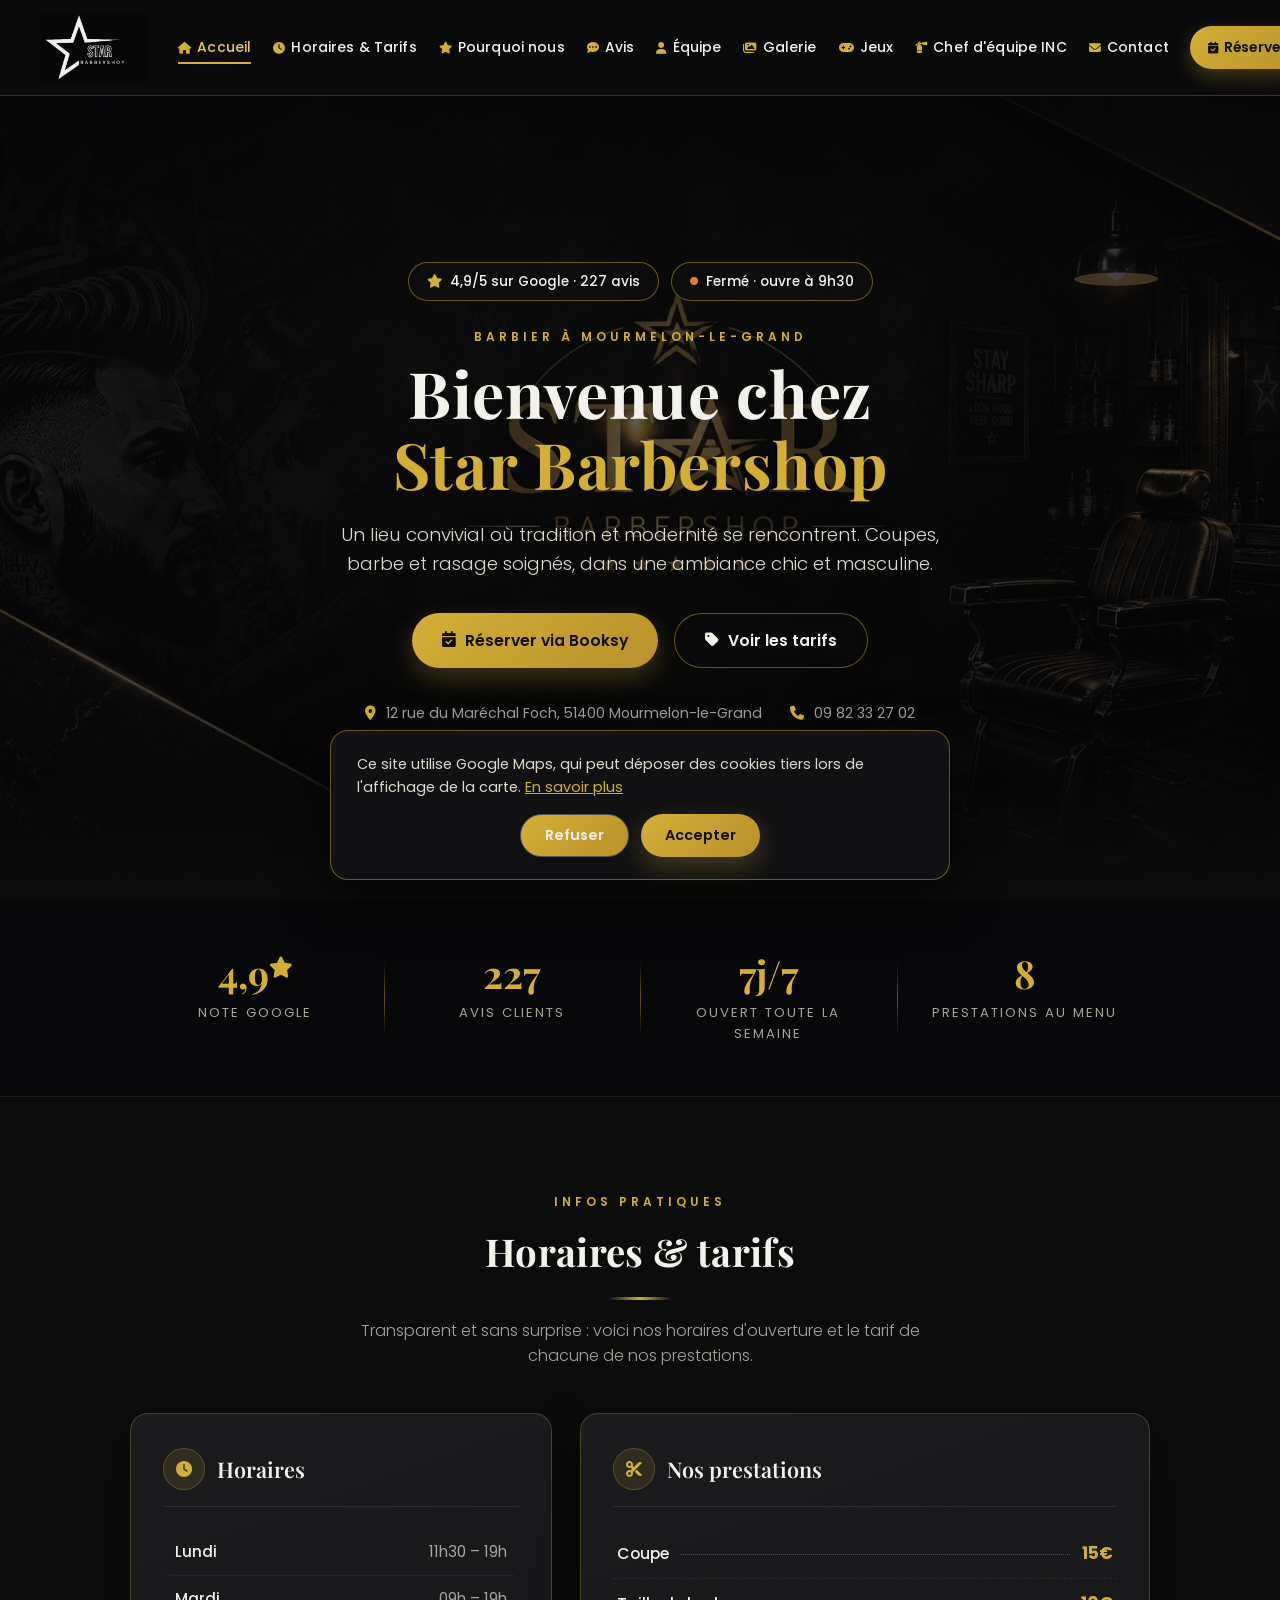
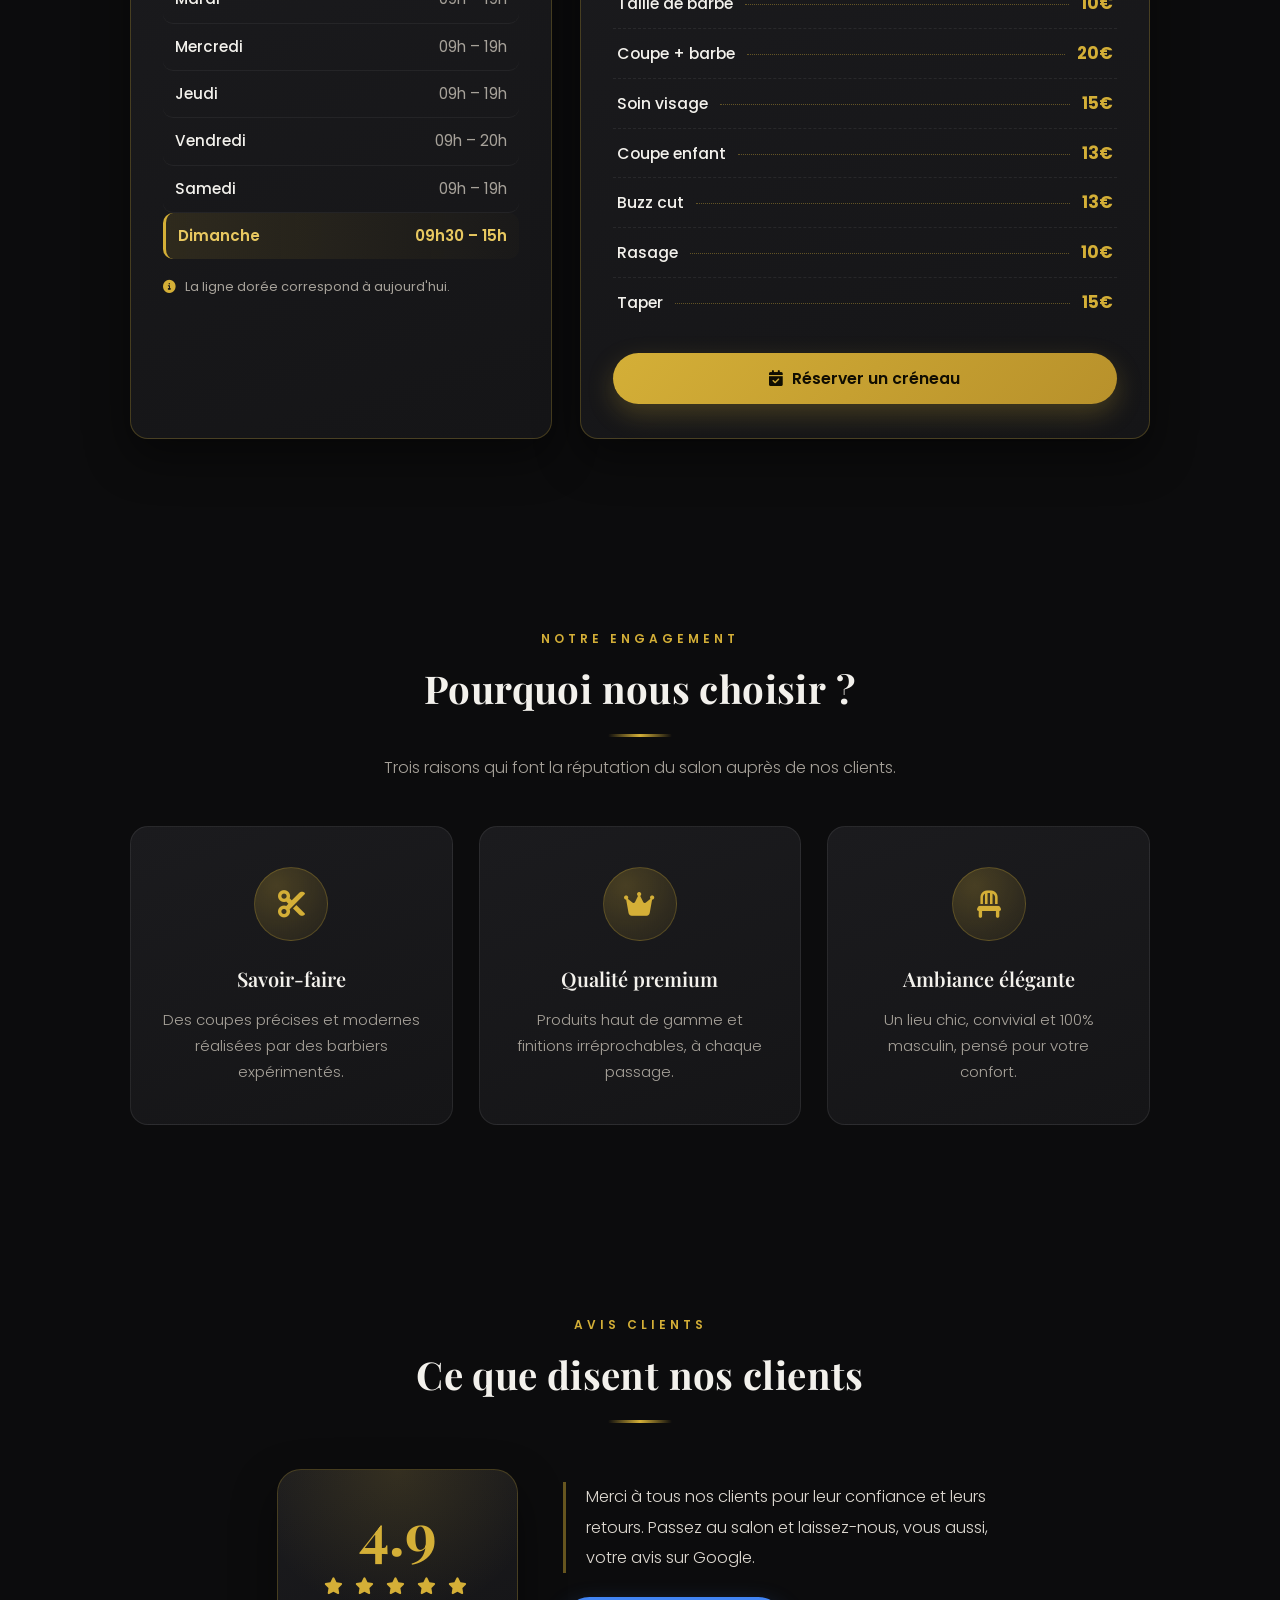
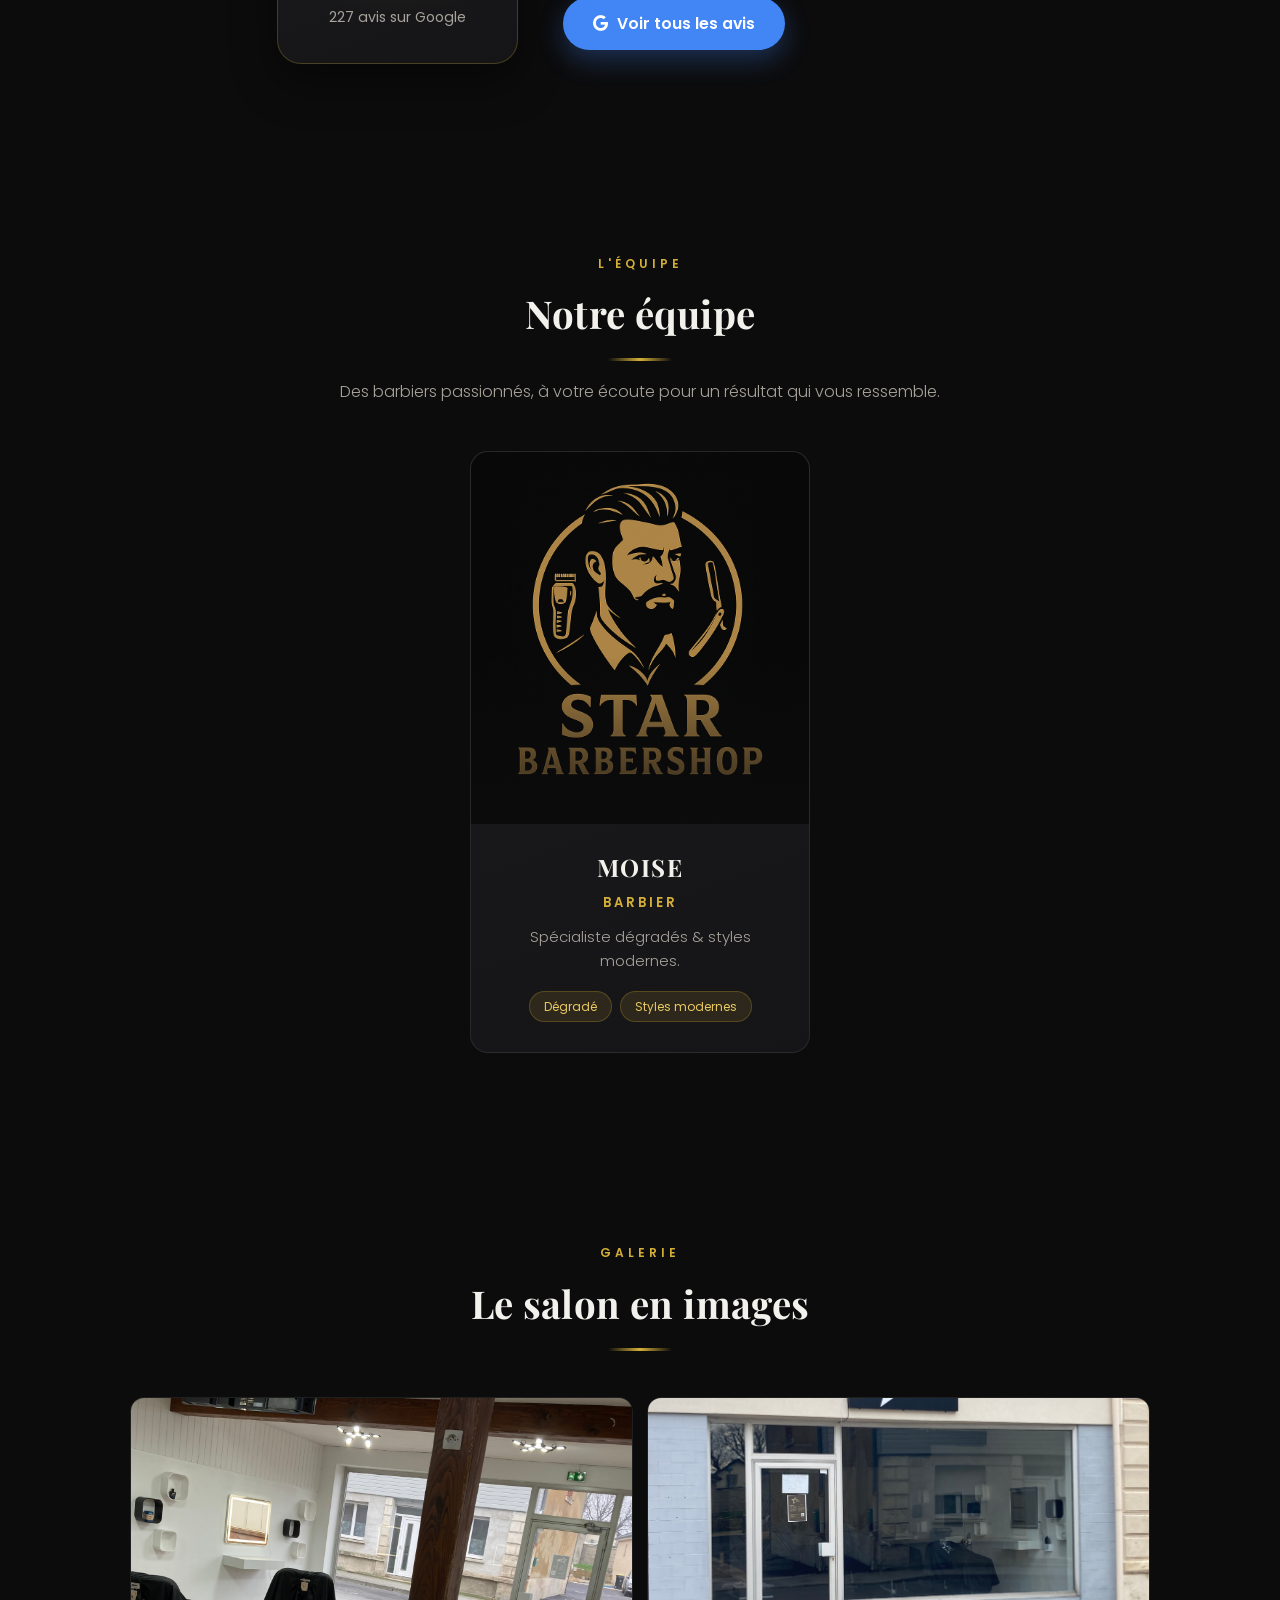
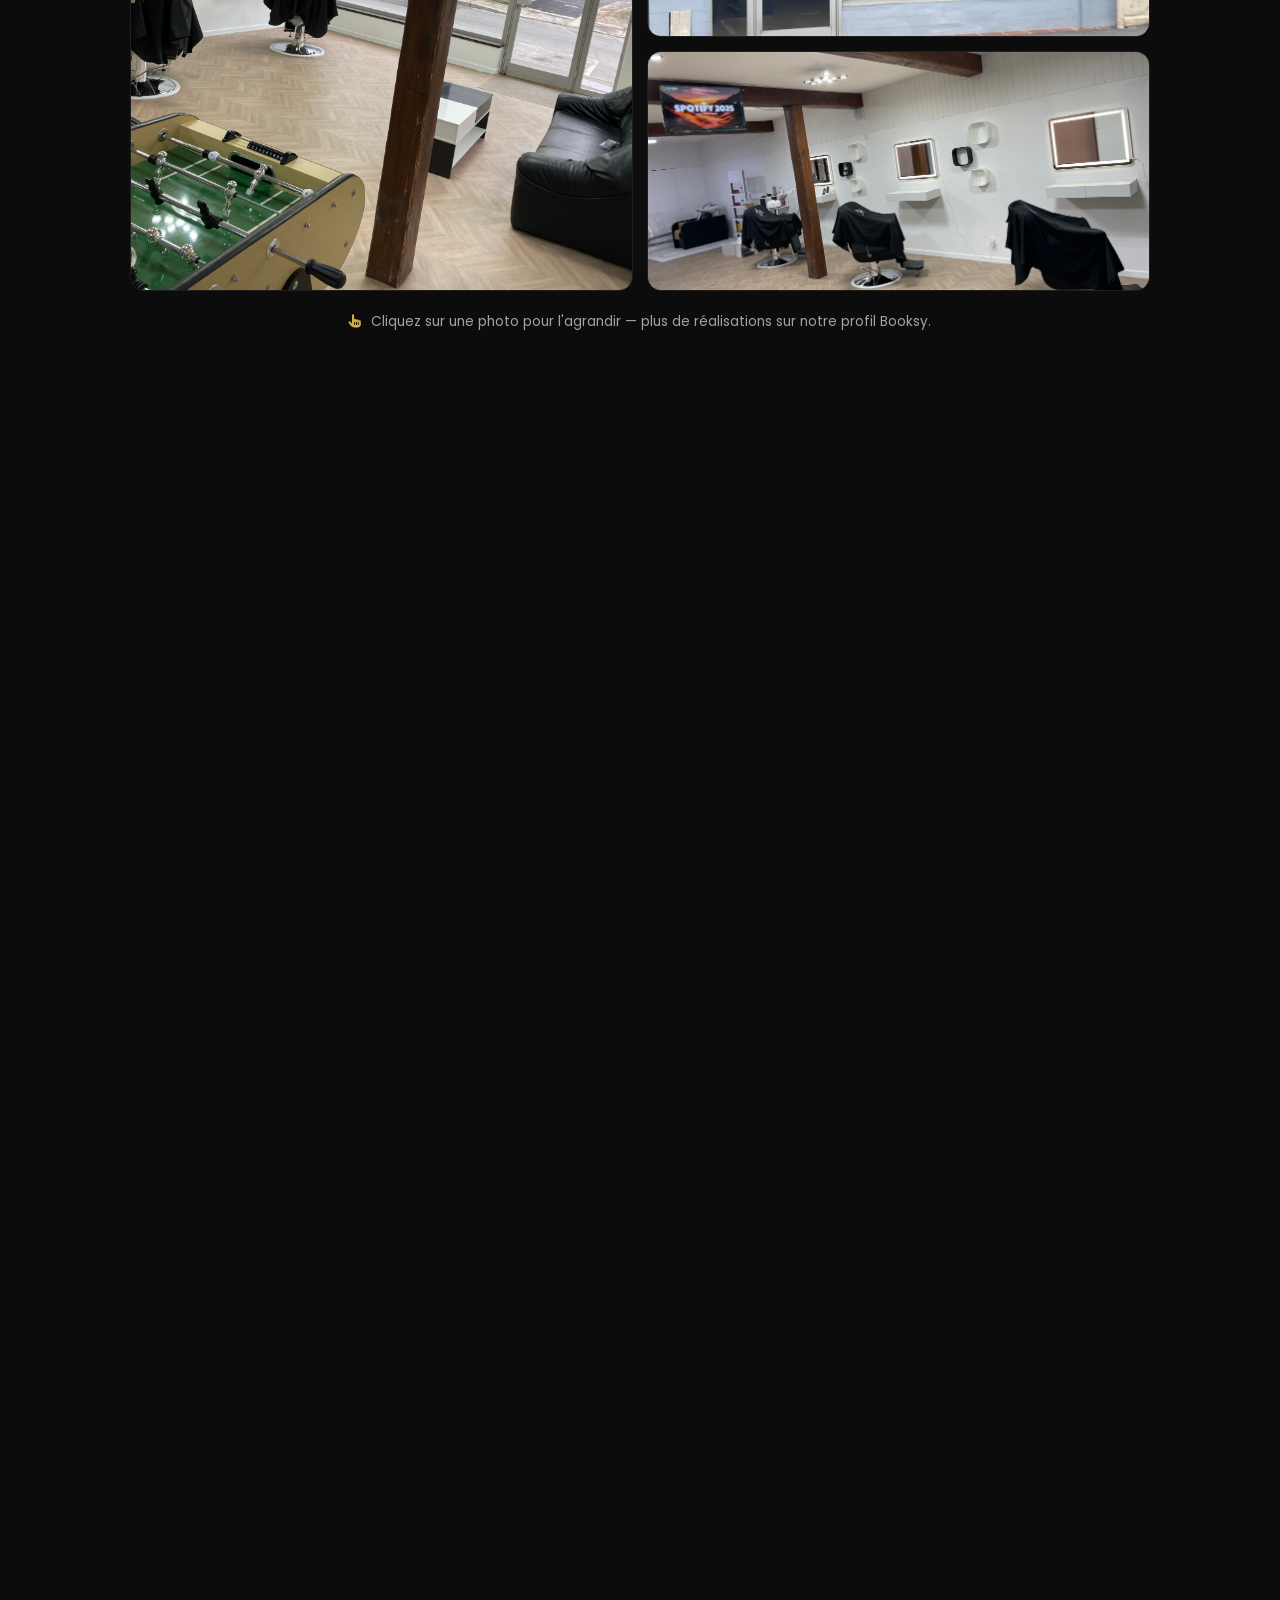
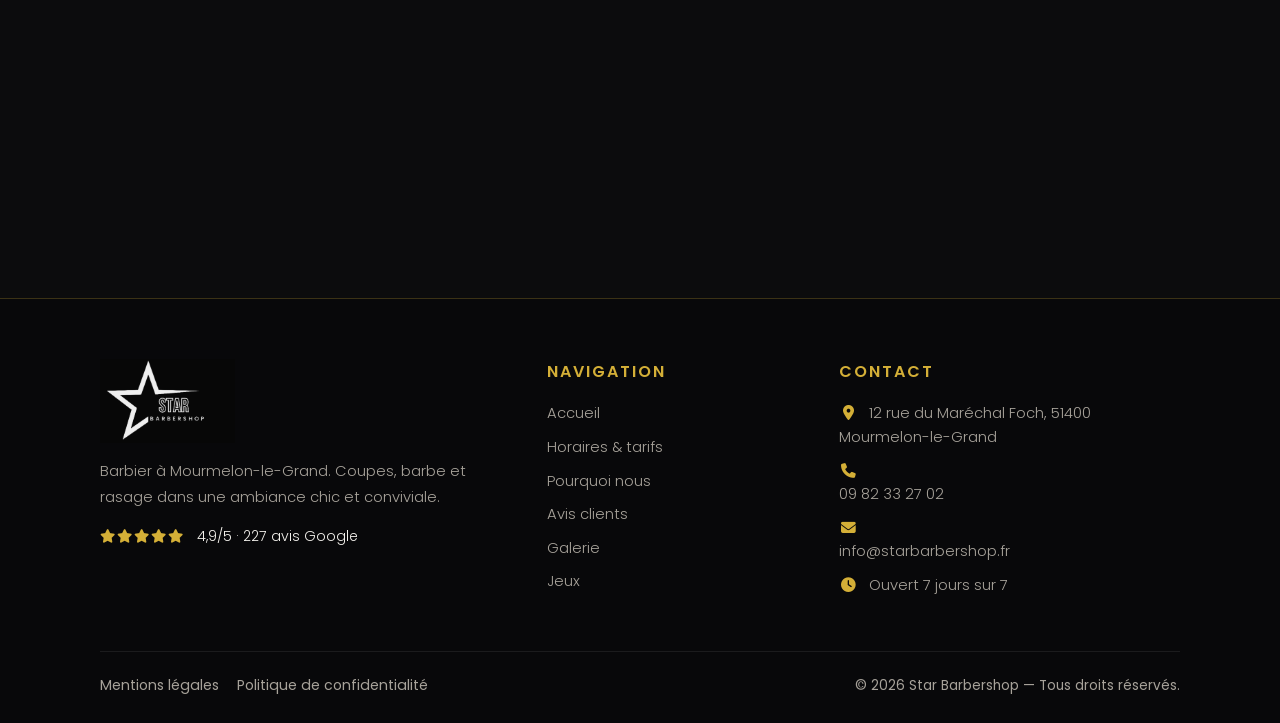
==== commit 8577d27e: "Ajouter la page Chef d'équipe incendie avec le dossier complet du Drive Nouvelle page chef-equipe-in" ====
--- a/index.html
+++ b/index.html
@@ -94,6 +94,7 @@
     <a href="#equipe"><i class="fa-solid fa-user"></i> Équipe</a>
     <a href="#galerie"><i class="fa-solid fa-images"></i> Galerie</a>
     <a href="jeux.html"><i class="fa-solid fa-gamepad"></i> Jeux</a>
+    <a href="chef-equipe-incendie.html"><i class="fa-solid fa-fire-extinguisher"></i> Chef d'équipe INC</a>
     <a href="#contact"><i class="fa-solid fa-envelope"></i> Contact</a>
     <a href="#reservation" class="nav-cta"><i class="fa-solid fa-calendar-check"></i> Réserver</a>
   </nav>
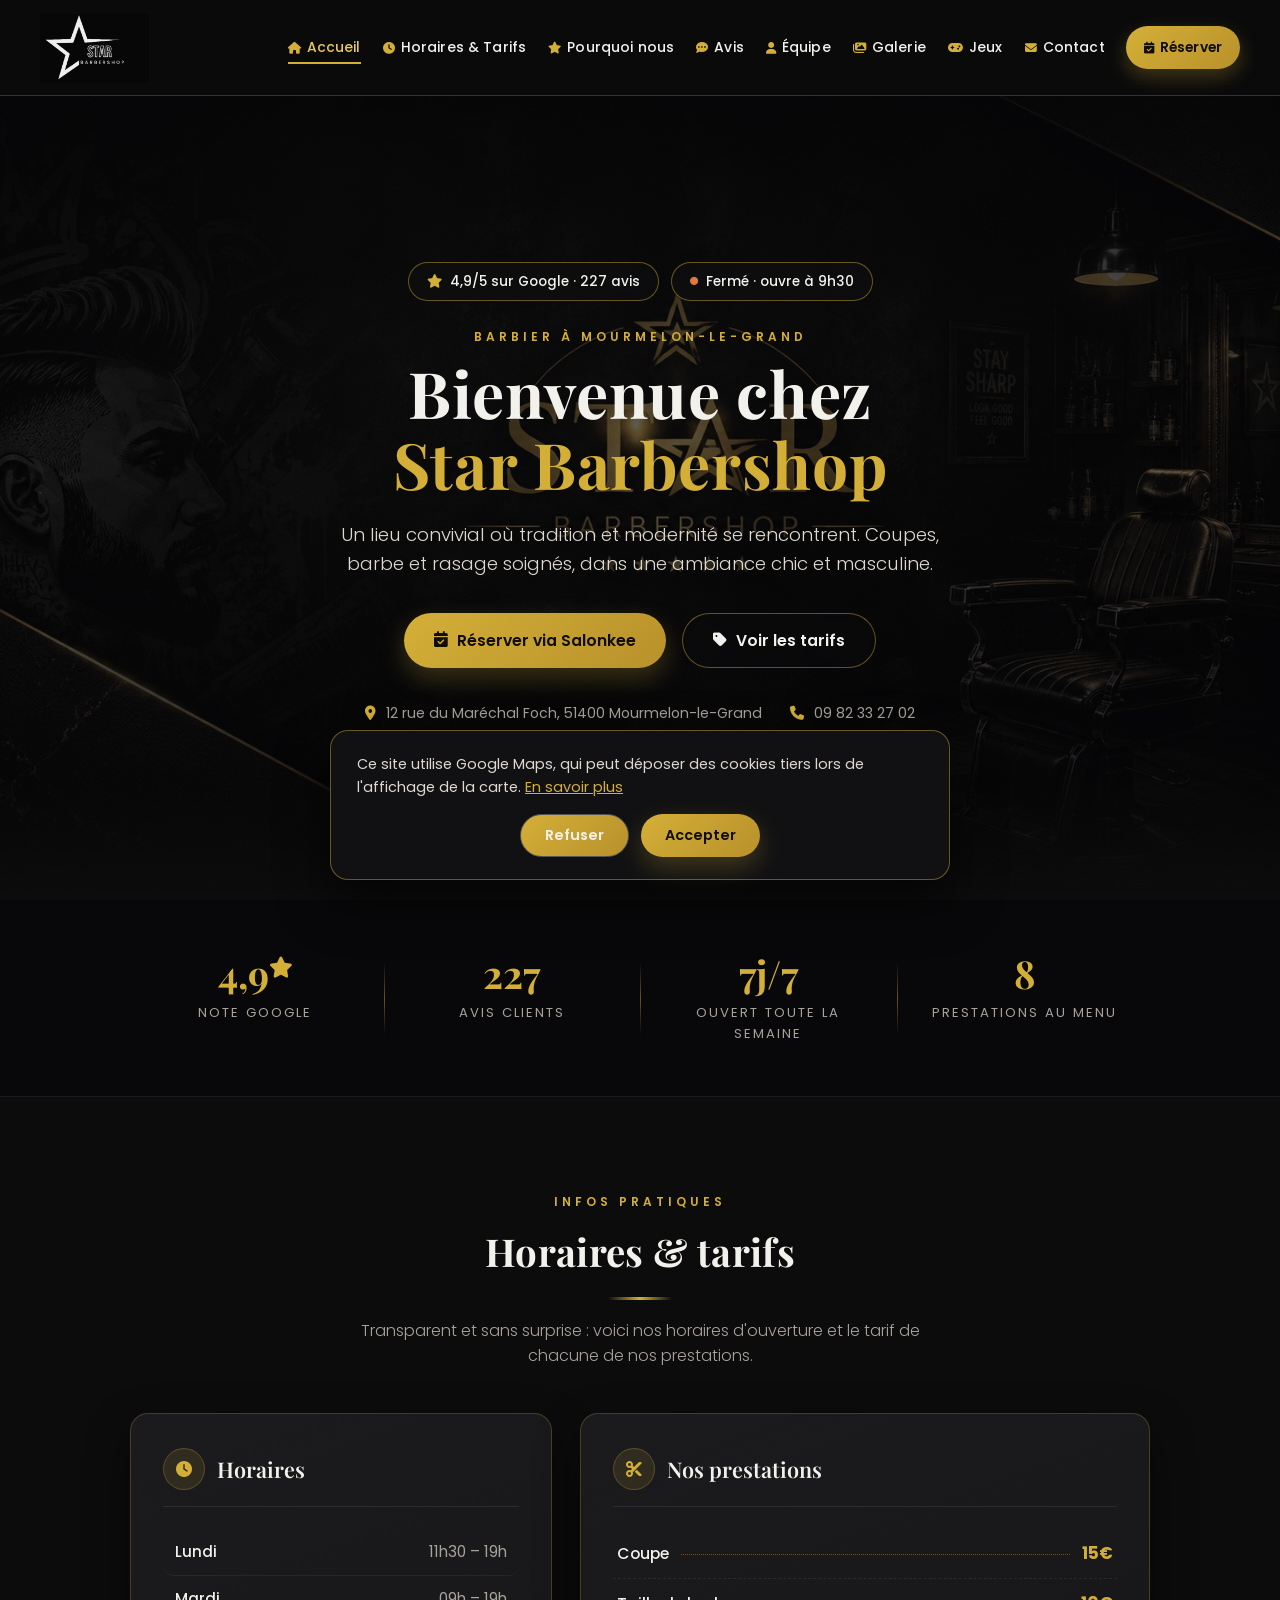
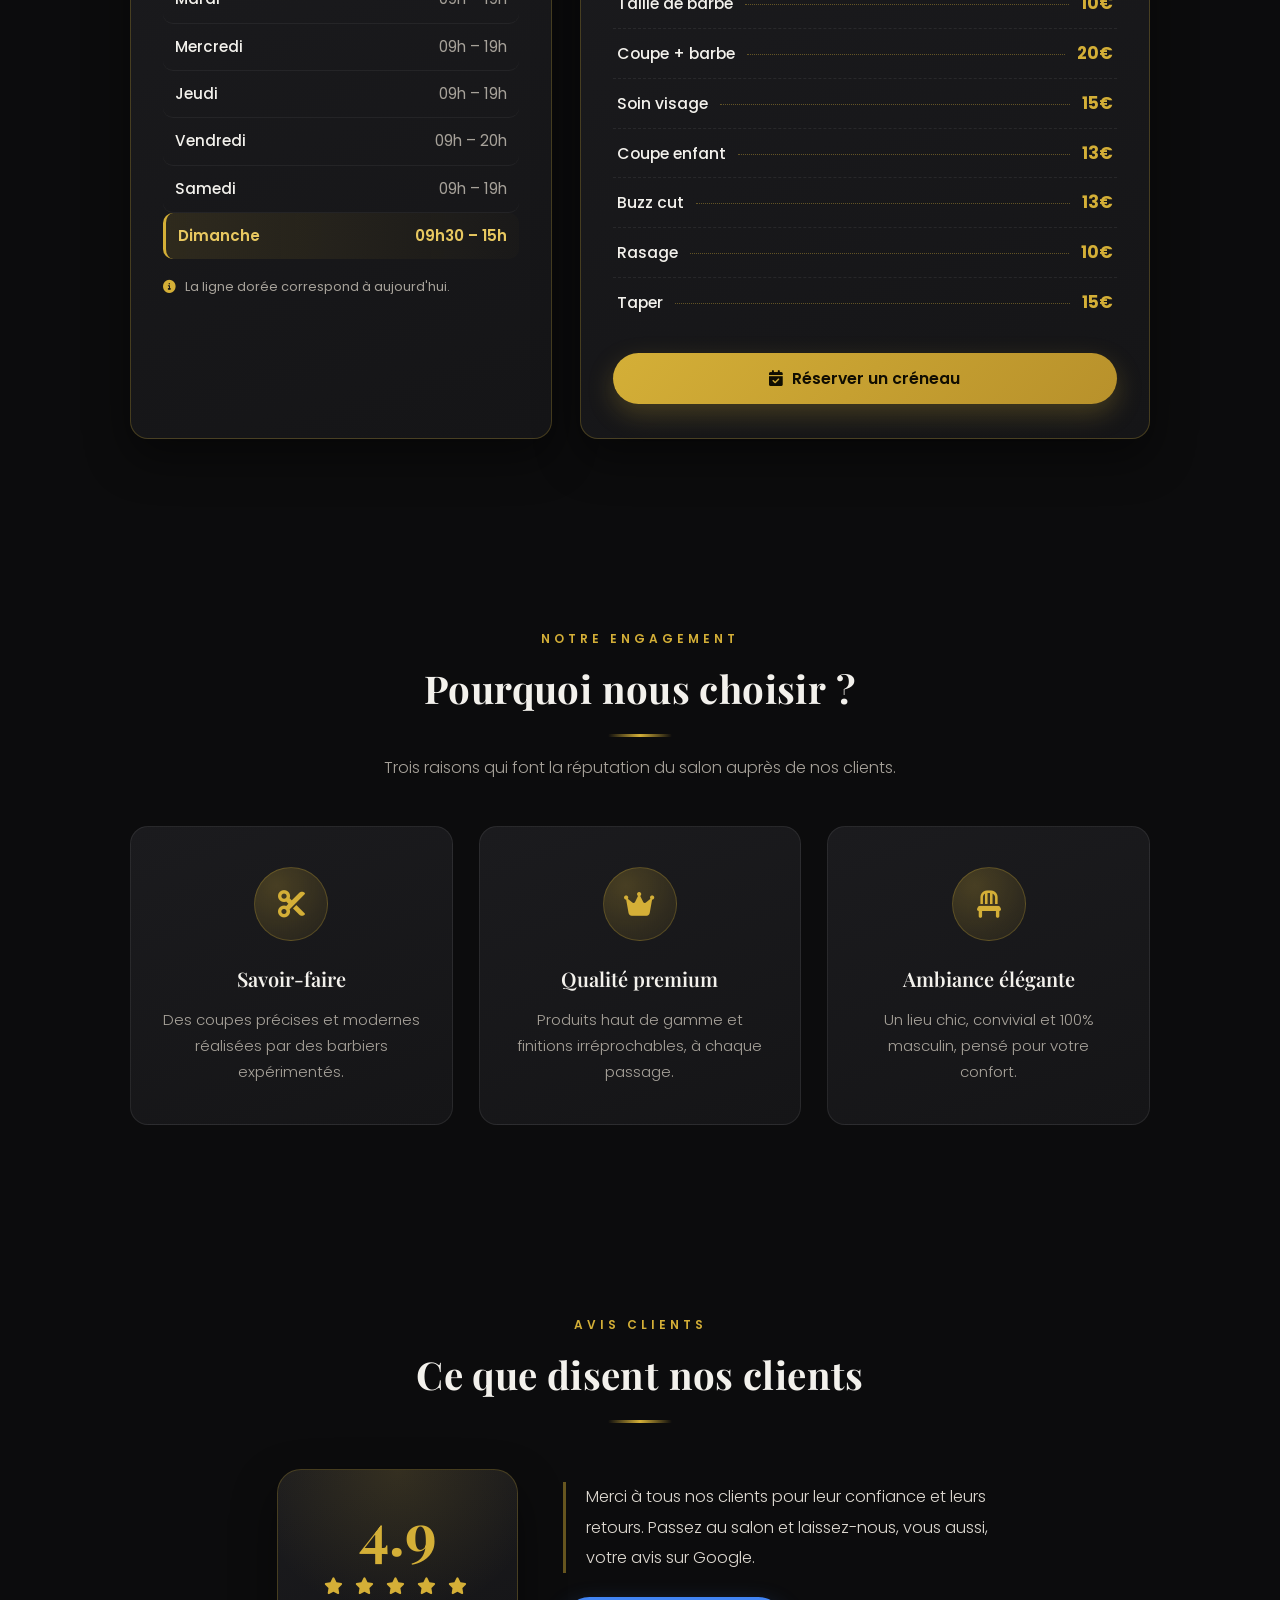
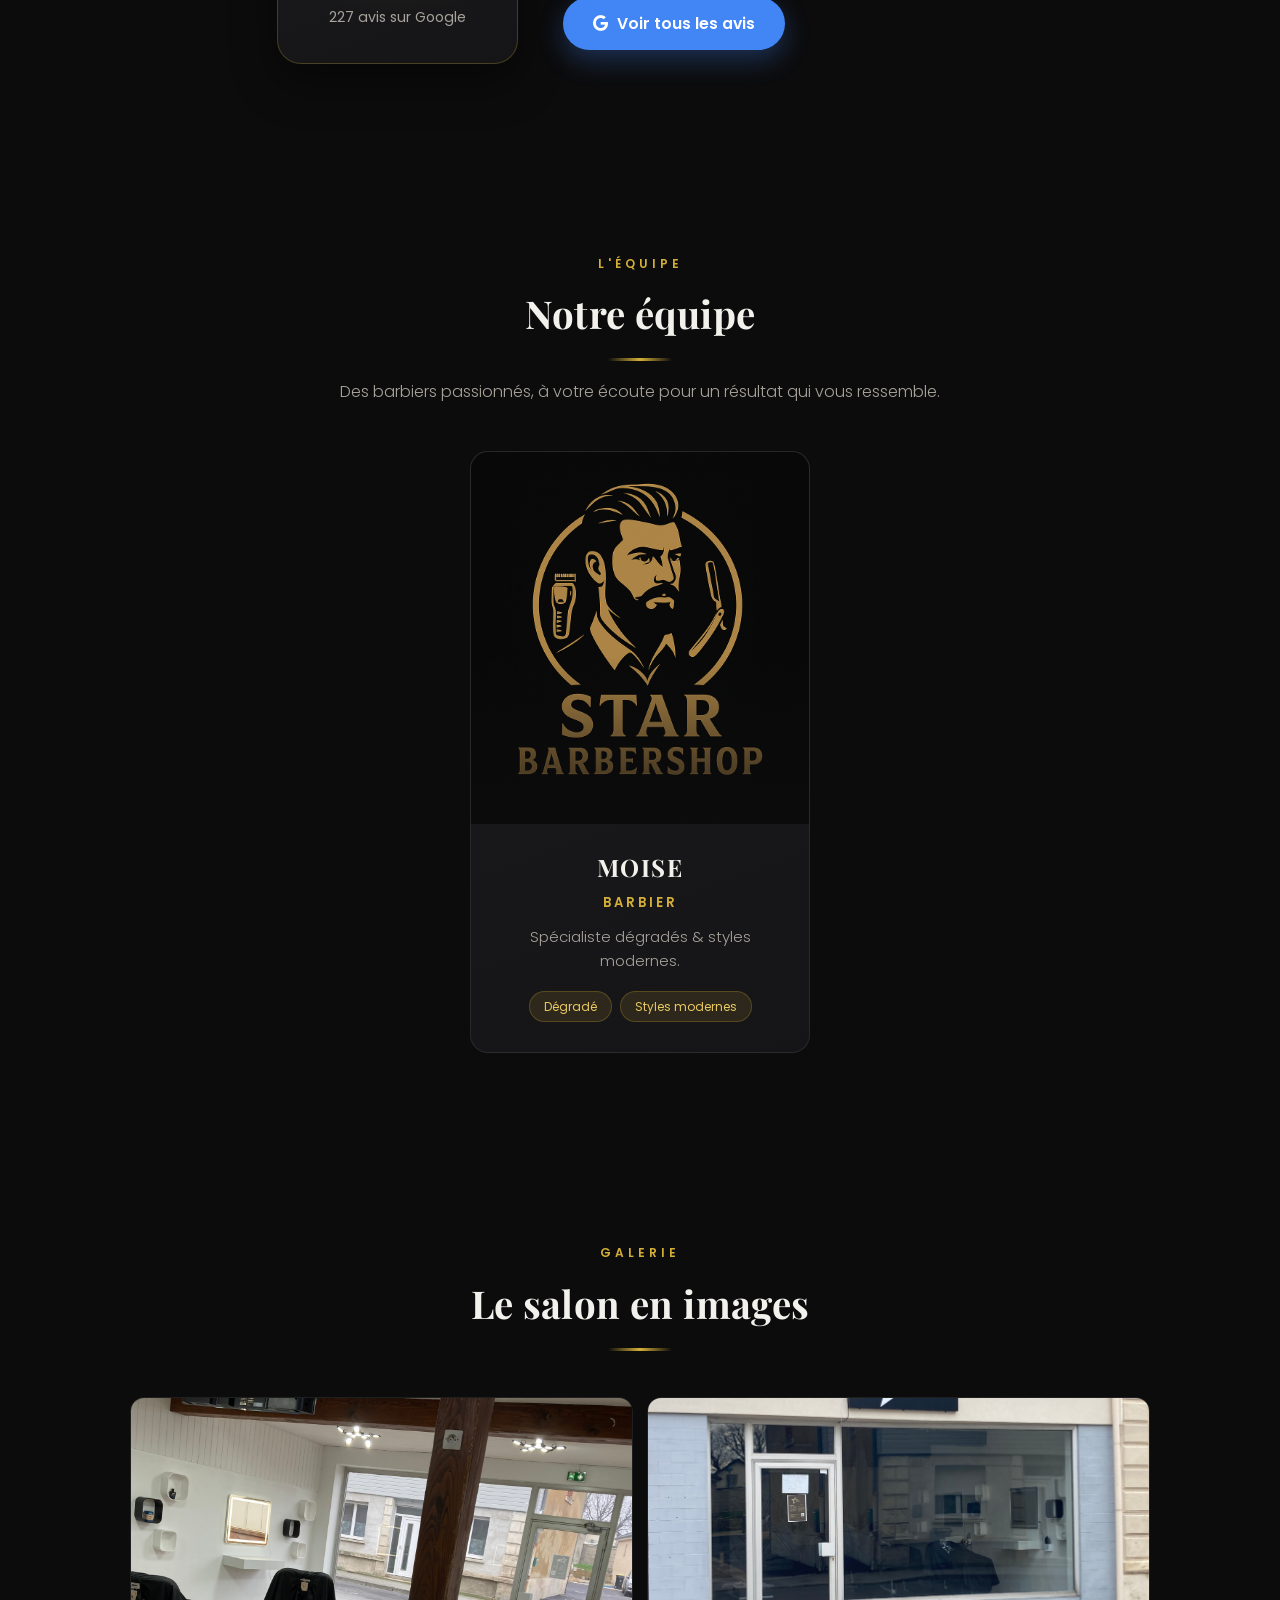
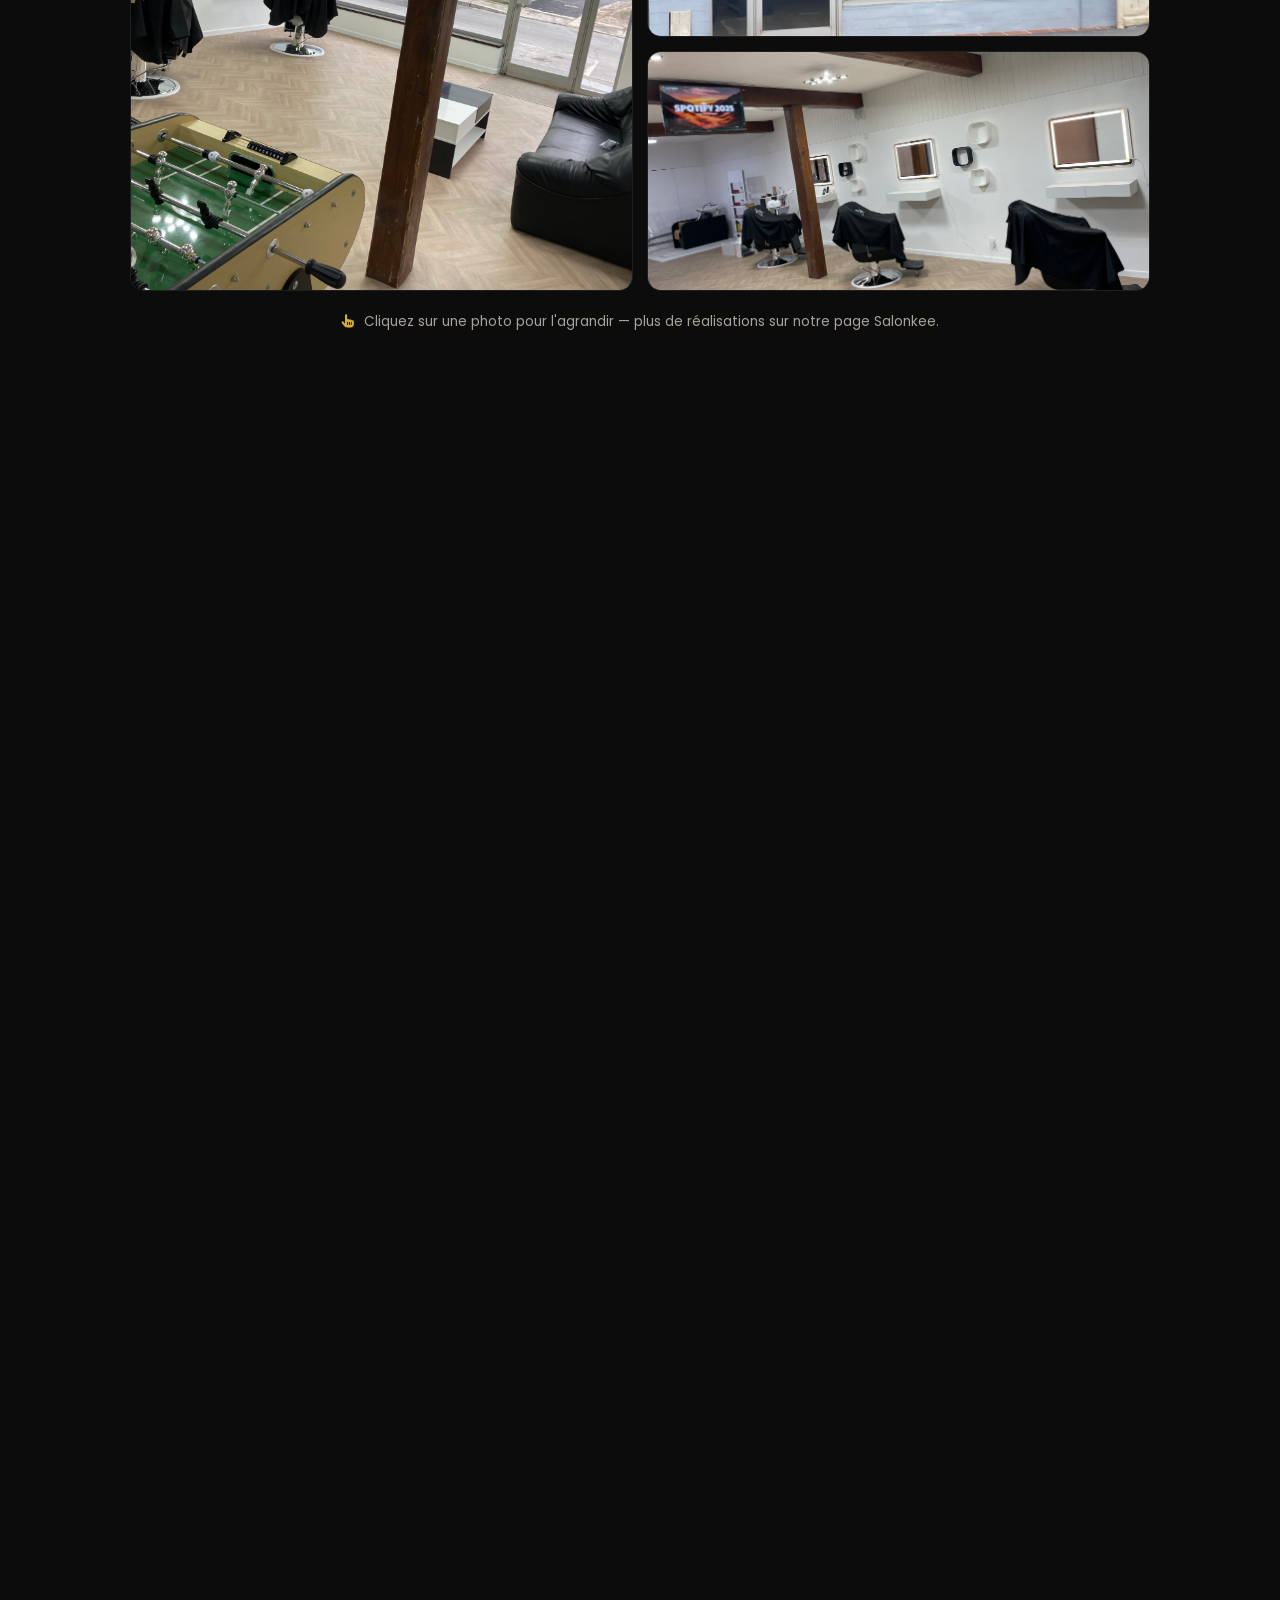
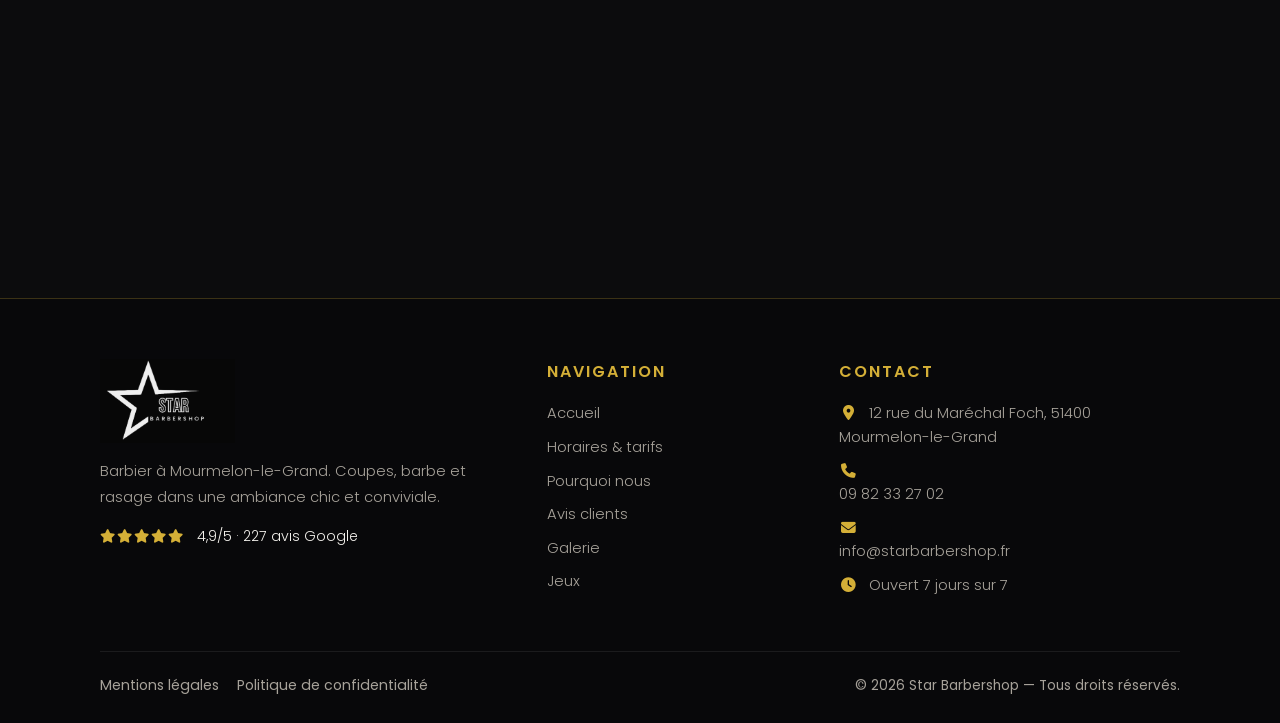
==== commit 2253f62e: "Réservation : remplacement de Booksy par Salonkee Les trois boutons de réservation pointent vers la " ====
--- a/index.html
+++ b/index.html
@@ -6,13 +6,13 @@
   <title>Star Barbershop — Barbier à Mourmelon-le-Grand</title>
 
   <!-- SEO -->
-  <meta name="description" content="Star Barbershop à Mourmelon-le-Grand : coupes, tailles de barbe et rasage par des barbiers expérimentés. Note 4,9/5 sur Google (227 avis). Réservez en ligne via Booksy.">
+  <meta name="description" content="Star Barbershop à Mourmelon-le-Grand : coupes, tailles de barbe et rasage par des barbiers expérimentés. Note 4,9/5 sur Google (227 avis). Réservez en ligne via Salonkee.">
   <link rel="canonical" href="https://www.starbarbershop.fr/">
   <meta name="theme-color" content="#0c0c0d">
 
   <!-- Open Graph (aperçu de partage) -->
   <meta property="og:title" content="Star Barbershop — Barbier à Mourmelon-le-Grand">
-  <meta property="og:description" content="Coupes, barbe et rasage dans une ambiance chic et conviviale. Note 4,9/5 sur Google. Réservation en ligne via Booksy.">
+  <meta property="og:description" content="Coupes, barbe et rasage dans une ambiance chic et conviviale. Note 4,9/5 sur Google. Réservation en ligne via Salonkee.">
   <meta property="og:type" content="website">
   <meta property="og:url" content="https://www.starbarbershop.fr/">
   <meta property="og:image" content="https://www.starbarbershop.fr/image/hero.jpg">
@@ -94,7 +94,6 @@
     <a href="#equipe"><i class="fa-solid fa-user"></i> Équipe</a>
     <a href="#galerie"><i class="fa-solid fa-images"></i> Galerie</a>
     <a href="jeux.html"><i class="fa-solid fa-gamepad"></i> Jeux</a>
-    <a href="chef-equipe-incendie.html"><i class="fa-solid fa-fire-extinguisher"></i> Chef d'équipe INC</a>
     <a href="#contact"><i class="fa-solid fa-envelope"></i> Contact</a>
     <a href="#reservation" class="nav-cta"><i class="fa-solid fa-calendar-check"></i> Réserver</a>
   </nav>
@@ -113,9 +112,9 @@
     <p class="hero-sub">Un lieu convivial où tradition et modernité se rencontrent. Coupes, barbe et rasage soignés, dans une ambiance chic et masculine.</p>
 
     <div class="hero-actions">
-      <a href="https://booksy.com/fr-fr/65816_star-barbershop_barbier_93877_mourmelon-le-grand#ba_s=vl_1"
+      <a href="https://salonkee.fr/salon/star-barbershop?lang=fr"
          target="_blank" rel="noopener" class="btn">
-        <i class="fa-solid fa-calendar-check"></i> Réserver via Booksy
+        <i class="fa-solid fa-calendar-check"></i> Réserver via Salonkee
       </a>
       <a href="#infos" class="btn btn-ghost">
         <i class="fa-solid fa-tag"></i> Voir les tarifs
@@ -185,7 +184,7 @@
         <li><span class="svc">Rasage</span><span class="lead"></span><span class="price">10€</span></li>
         <li><span class="svc">Taper</span><span class="lead"></span><span class="price">15€</span></li>
       </ul>
-      <a href="https://booksy.com/fr-fr/65816_star-barbershop_barbier_93877_mourmelon-le-grand#ba_s=vl_1"
+      <a href="https://salonkee.fr/salon/star-barbershop?lang=fr"
          target="_blank" rel="noopener" class="btn box-cta">
         <i class="fa-solid fa-calendar-check"></i> Réserver un créneau
       </a>
@@ -282,11 +281,11 @@
     <img src="image/Salon1.JPEG" alt="Intérieur du salon Star Barbershop - vue 1" loading="lazy">
     <img src="image/Salon2.JPEG" alt="Intérieur du salon Star Barbershop - vue 2" loading="lazy">
     <img src="image/Salon3.JPEG" alt="Intérieur du salon Star Barbershop - vue 3" loading="lazy">
-    <!-- PHOTOS BOOKSY : dépose tes fichiers exportés dans /image/ (ex: Booksy1.jpg)
+    <!-- NOUVELLES PHOTOS : dépose tes fichiers dans /image/ (ex: Realisation1.jpg)
          puis ajoute une ligne ici, sur ce modèle :
-         <img src="image/Booksy1.jpg" alt="Description de la coupe/réalisation" loading="lazy"> -->
-  </div>
-  <p class="gallery-note"><i class="fa-solid fa-hand-pointer"></i> Cliquez sur une photo pour l'agrandir — plus de réalisations sur notre profil Booksy.</p>
+         <img src="image/Realisation1.jpg" alt="Description de la coupe/réalisation" loading="lazy"> -->
+  </div>
+  <p class="gallery-note"><i class="fa-solid fa-hand-pointer"></i> Cliquez sur une photo pour l'agrandir — plus de réalisations sur notre page Salonkee.</p>
 </section>
 
 <!-- RÉSERVATION -->
@@ -294,17 +293,16 @@
   <div class="cta-inner">
     <span class="eyebrow">Réservation</span>
     <h2>Réservez votre créneau</h2>
-    <p>En quelques clics sur Booksy, choisissez votre barbier et votre horaire. Vous pouvez aussi nous appeler directement.</p>
-
-    <!-- Emplacement du widget de réservation Booksy intégré à la page.
-         Pour l'activer : va dans ton compte Booksy Business > Réglages > Réservation en ligne
-         > "Votre site web", copie le code fourni (unique à ton salon), et colle-le
+    <p>En quelques clics sur Salonkee, choisissez votre barbier et votre horaire. Vous pouvez aussi nous appeler directement.</p>
+
+    <!-- Emplacement d'un éventuel widget de réservation Salonkee intégré à la page.
+         Si Salonkee fournit un code à intégrer pour ton salon, colle-le
          à la place de ce commentaire. Les boutons ci-dessous restent en secours. -->
 
     <div class="cta-actions">
-      <a href="https://booksy.com/fr-fr/65816_star-barbershop_barbier_93877_mourmelon-le-grand#ba_s=vl_1"
+      <a href="https://salonkee.fr/salon/star-barbershop?lang=fr"
          target="_blank" rel="noopener" class="btn">
-        <i class="fa-solid fa-calendar-check"></i> Réserver via Booksy
+        <i class="fa-solid fa-calendar-check"></i> Réserver via Salonkee
       </a>
       <a href="tel:+33982332702" class="btn btn-ghost">
         <i class="fa-solid fa-phone"></i> 09 82 33 27 02
